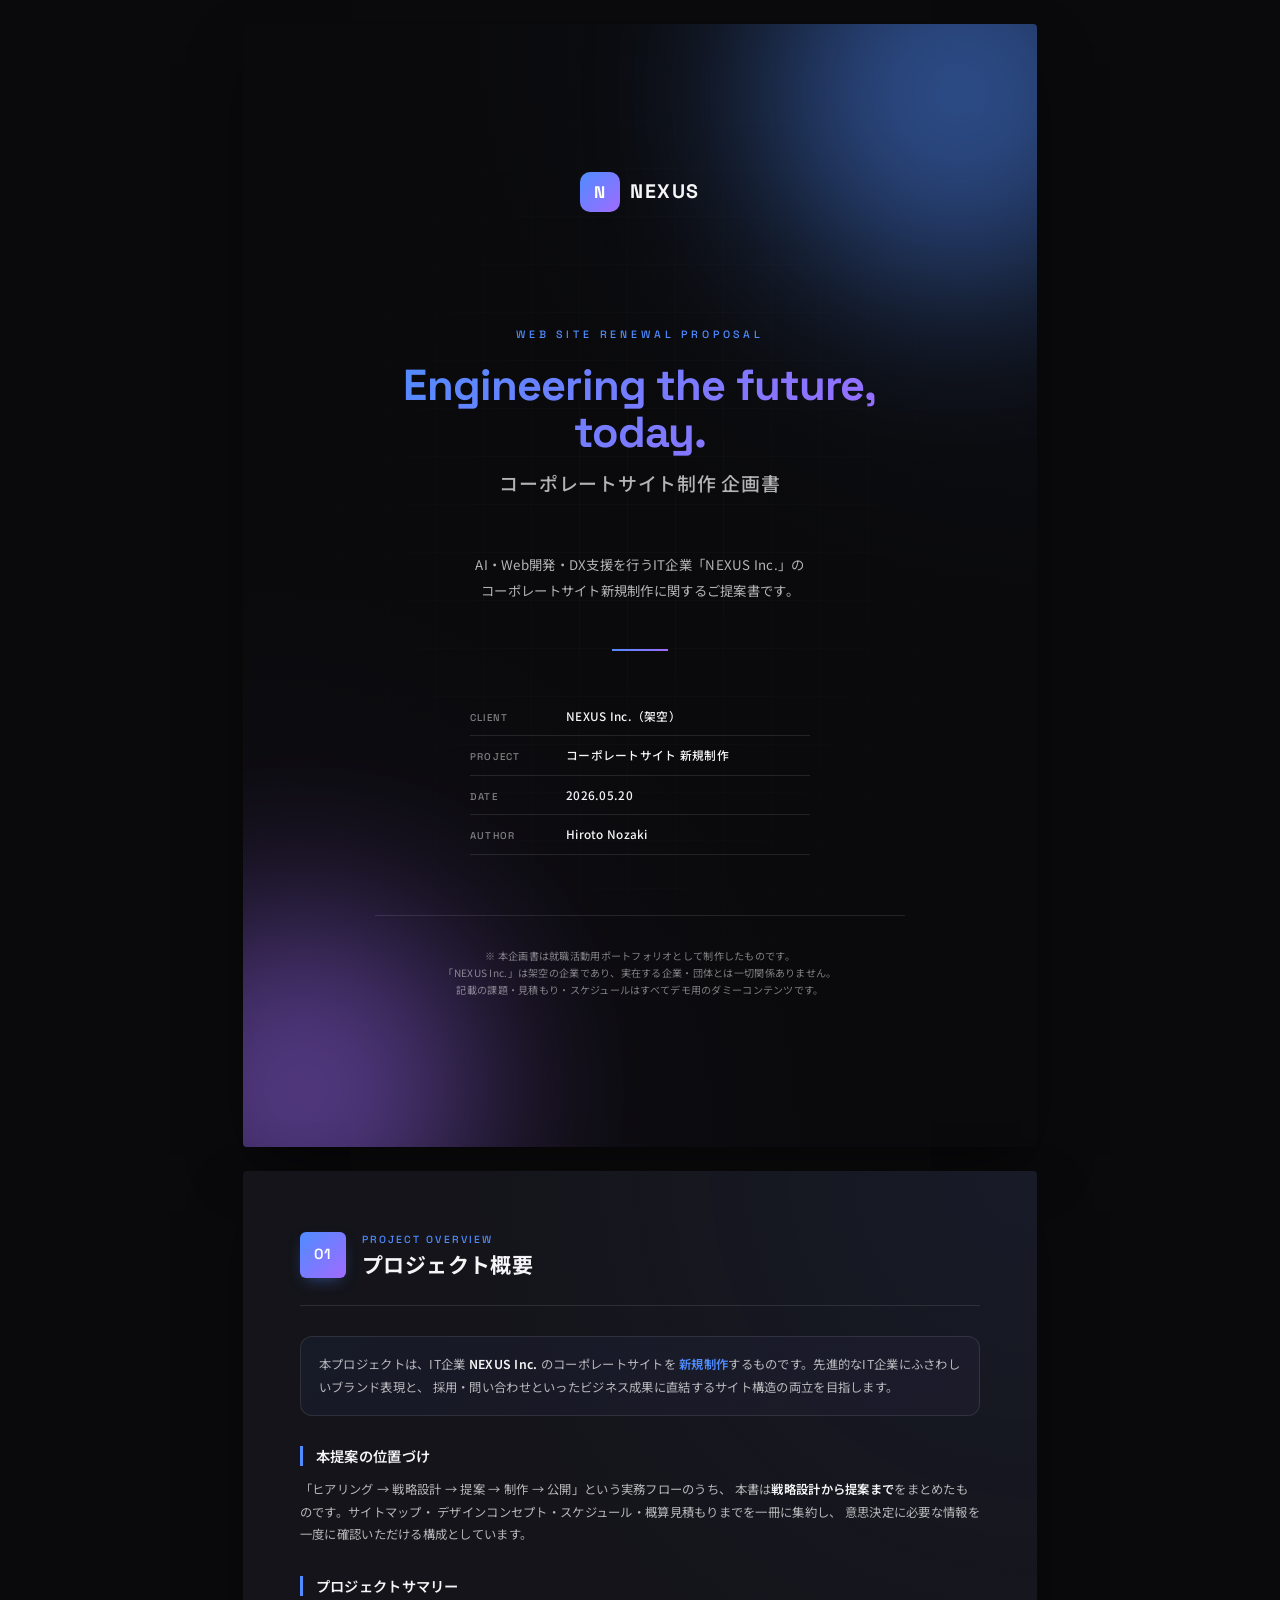
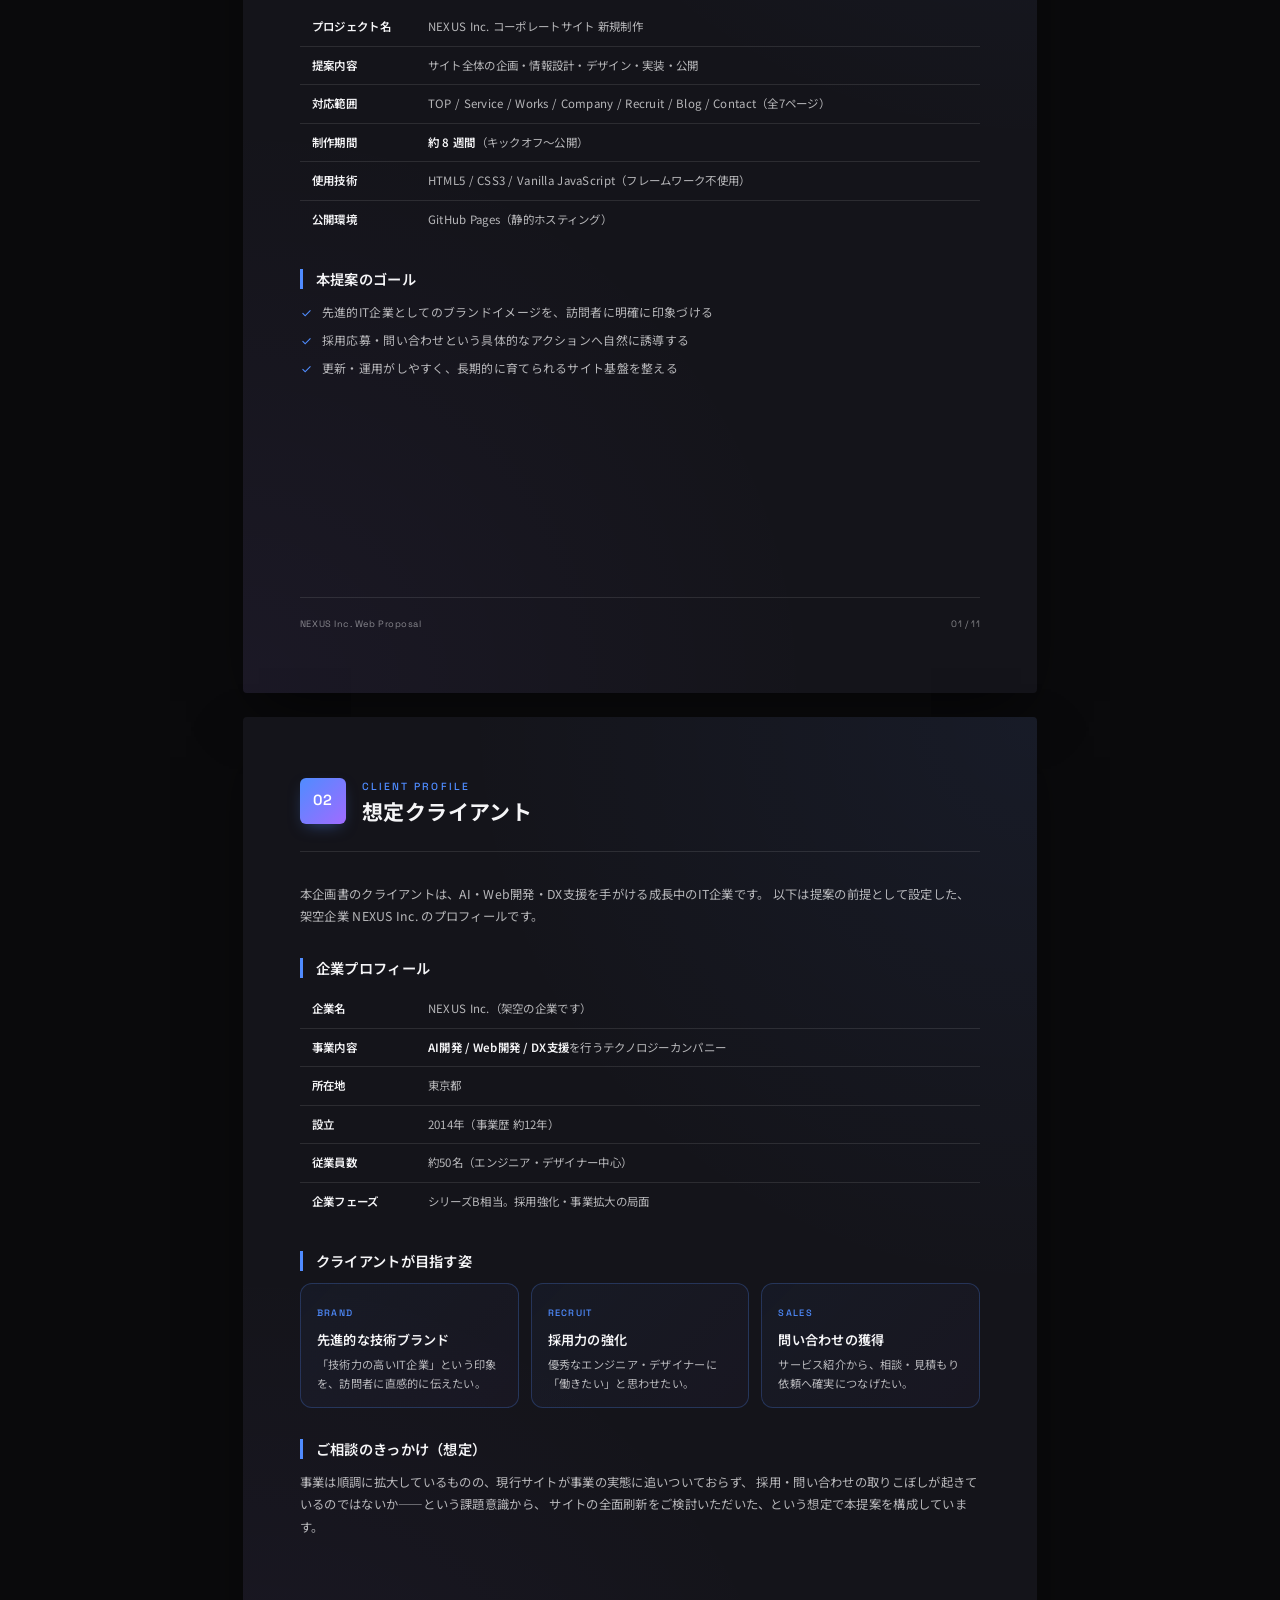
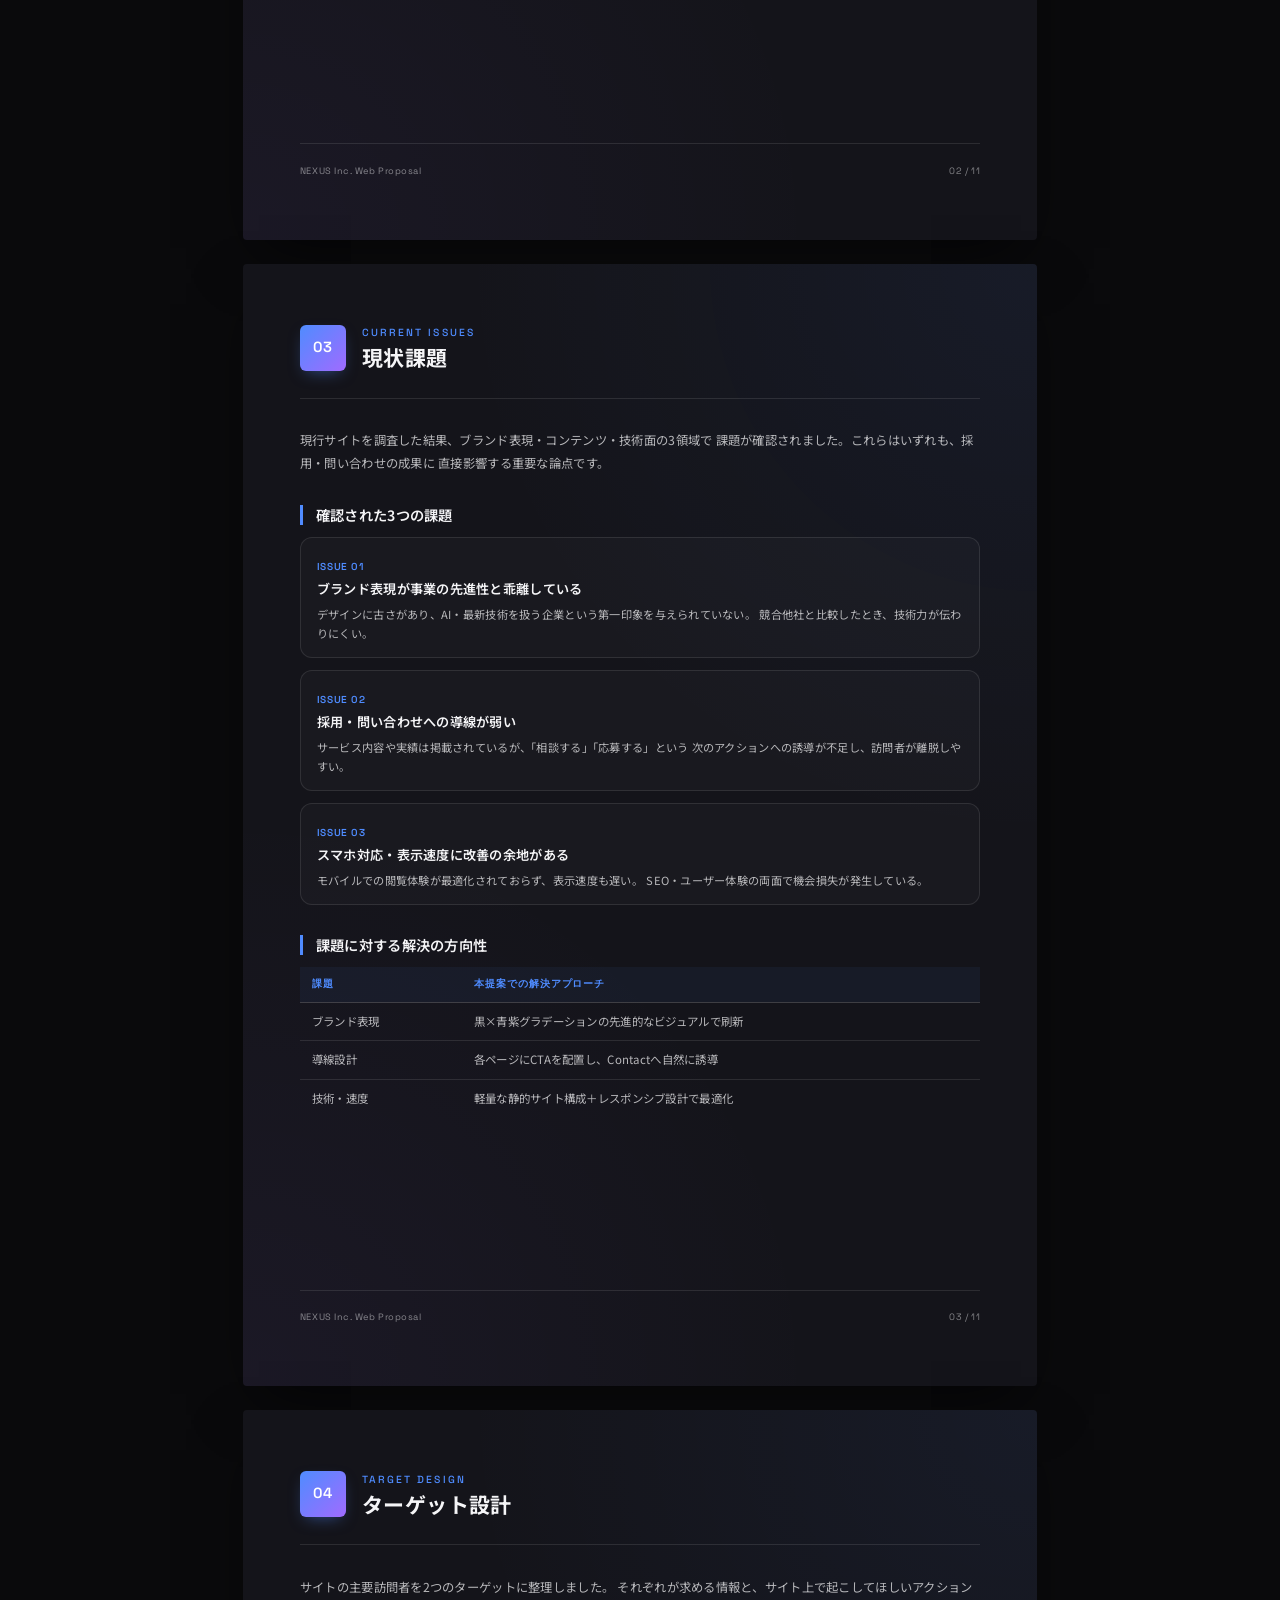
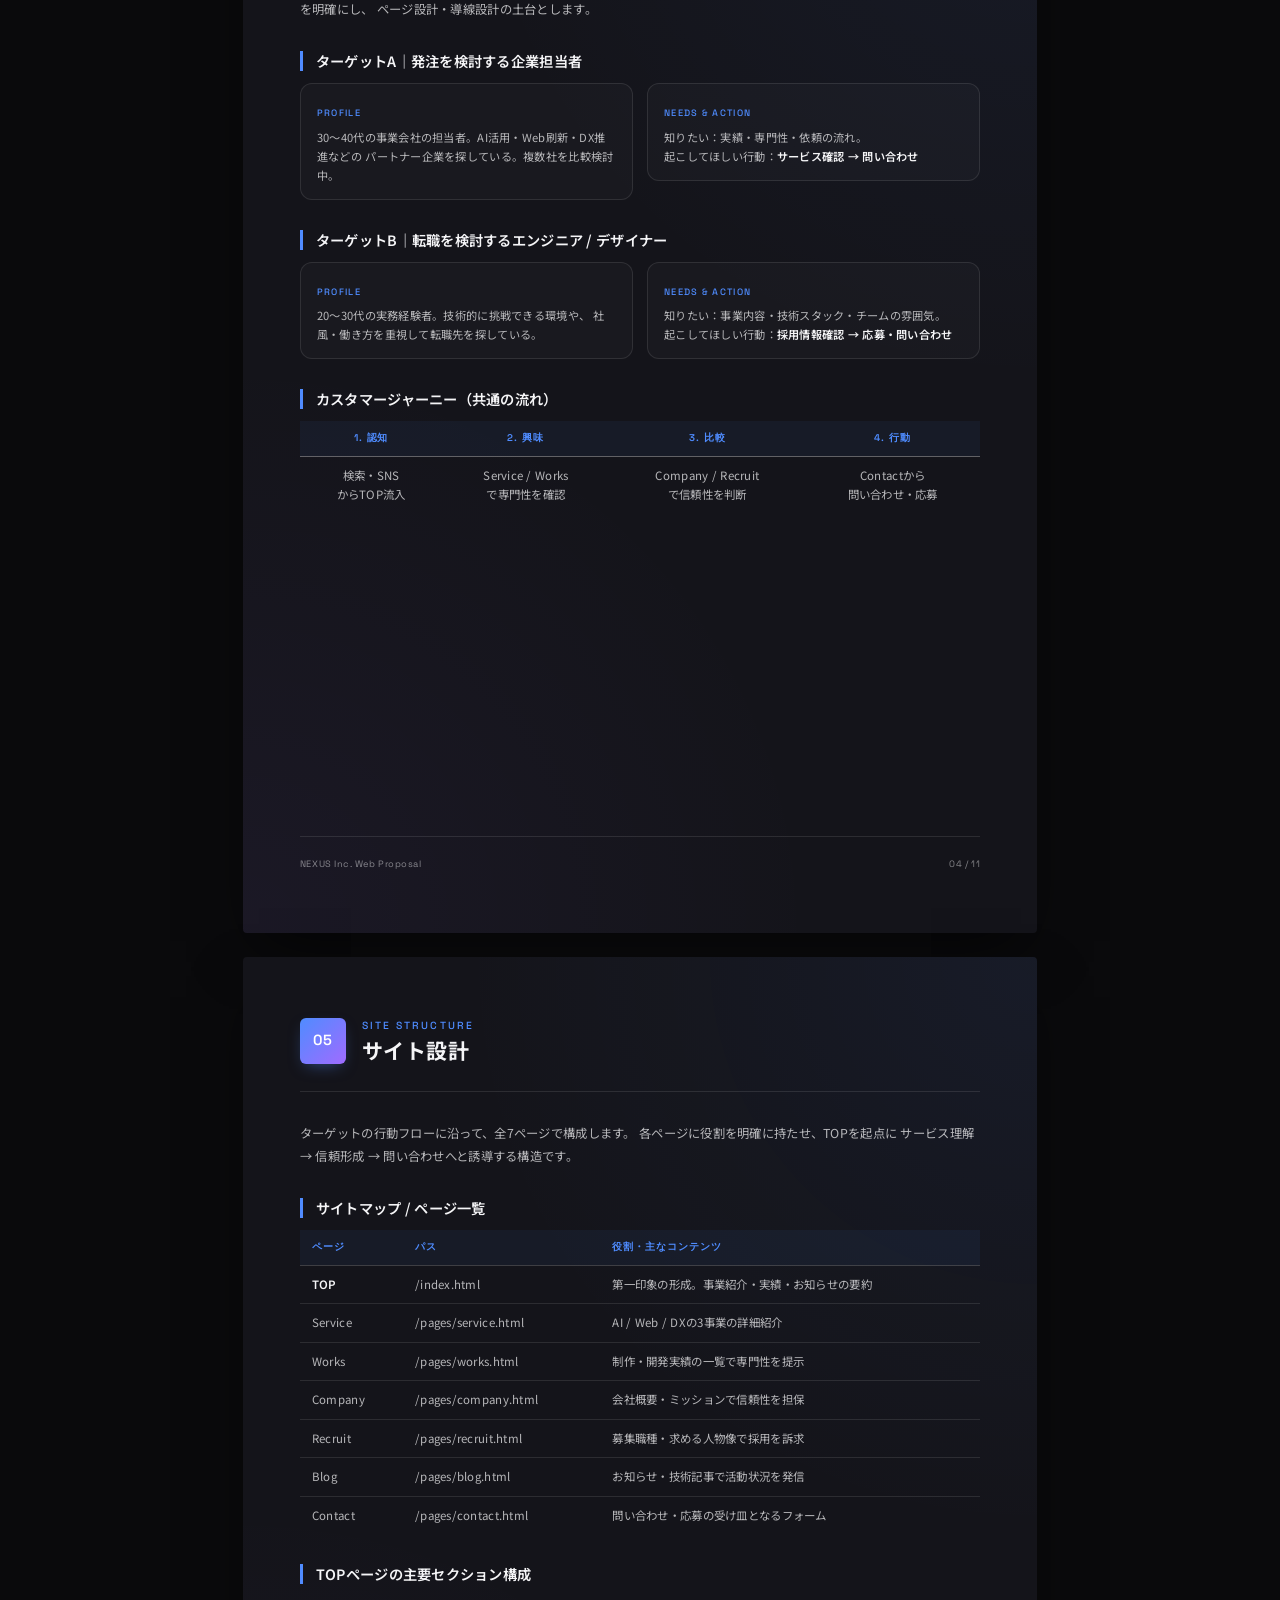
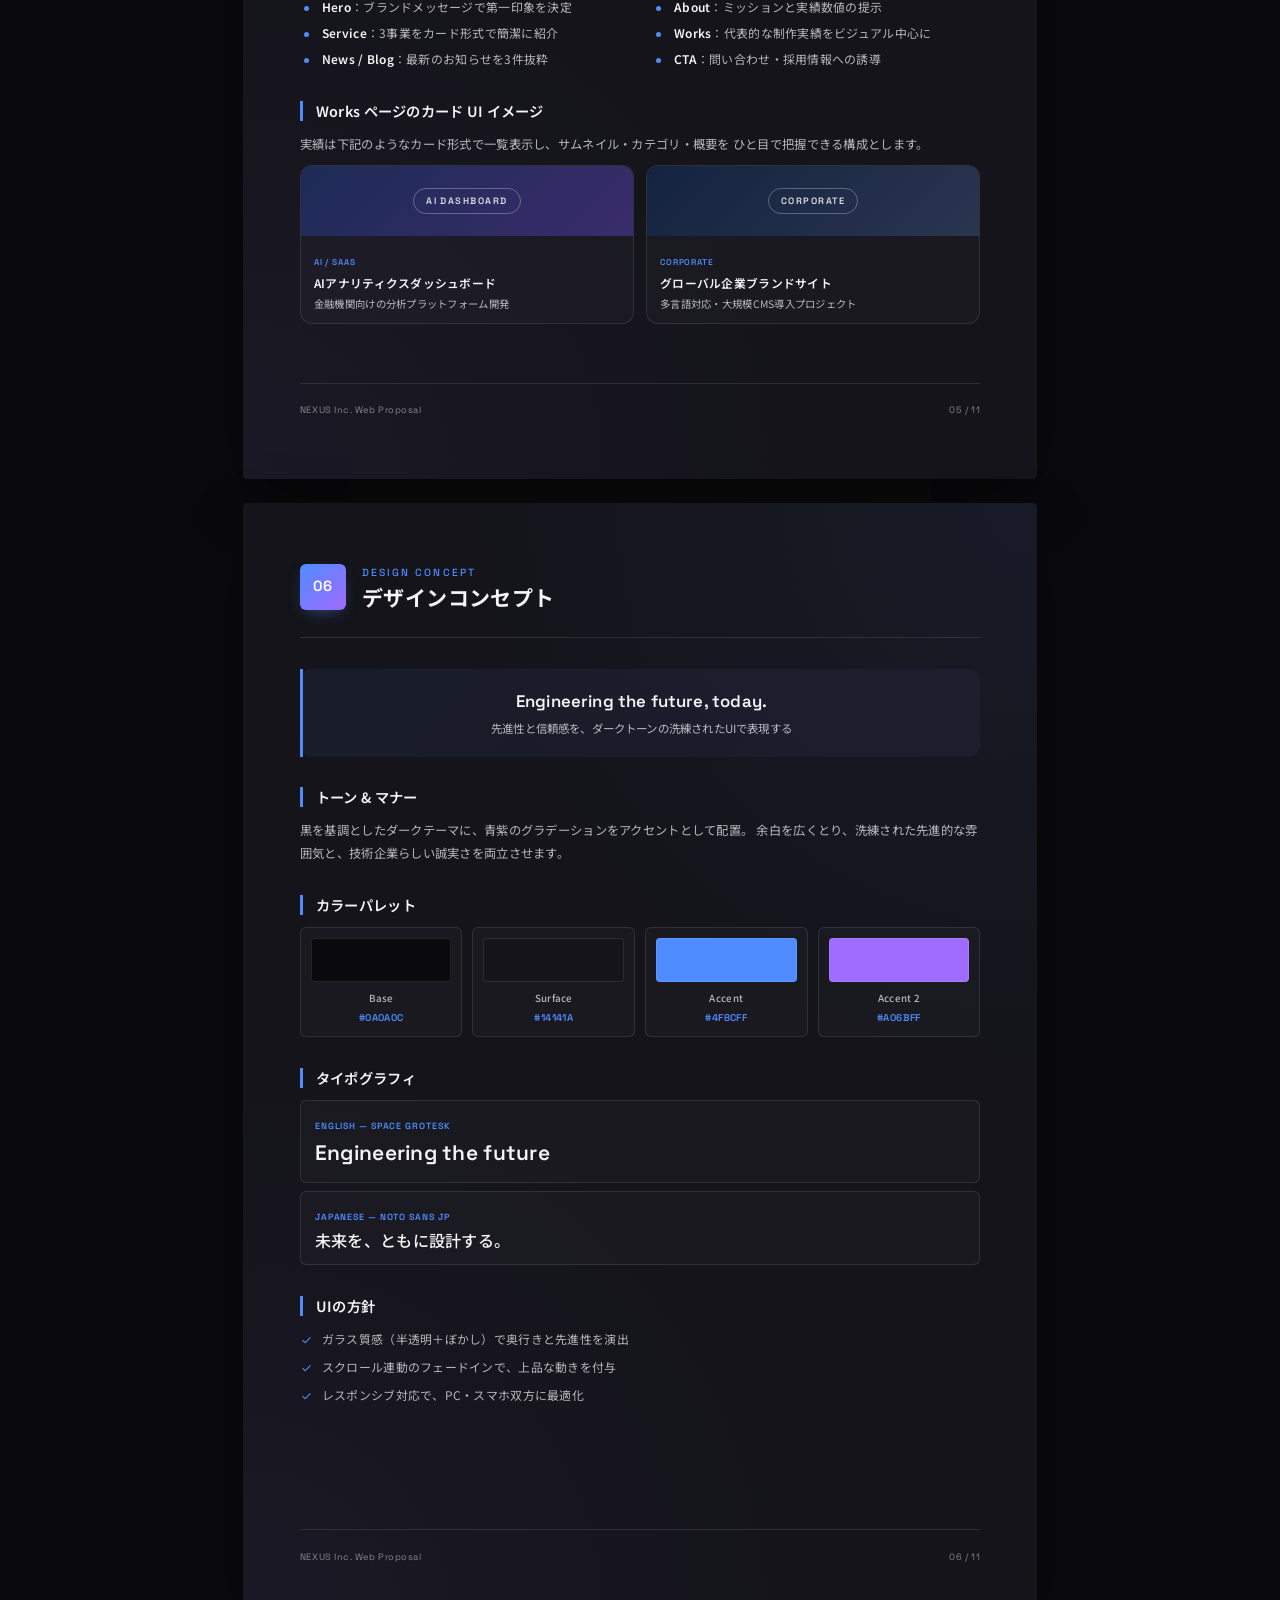
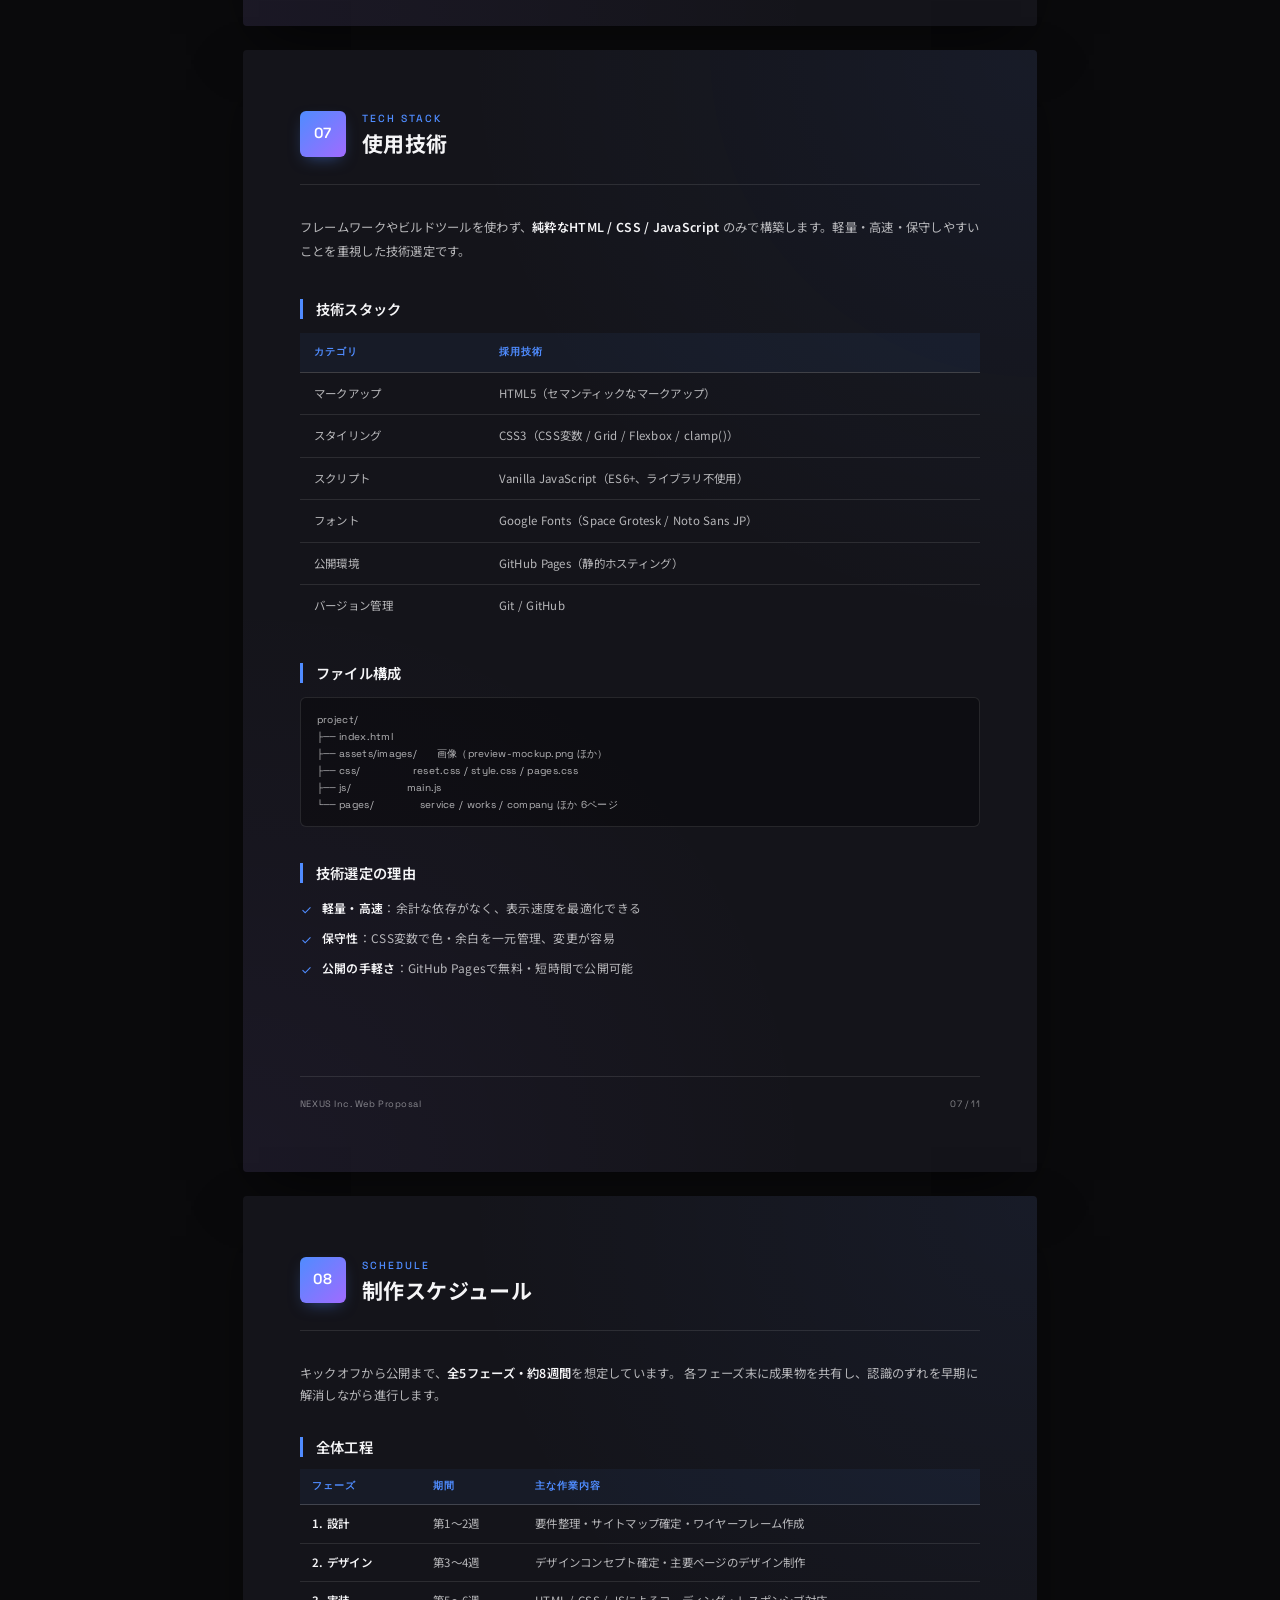
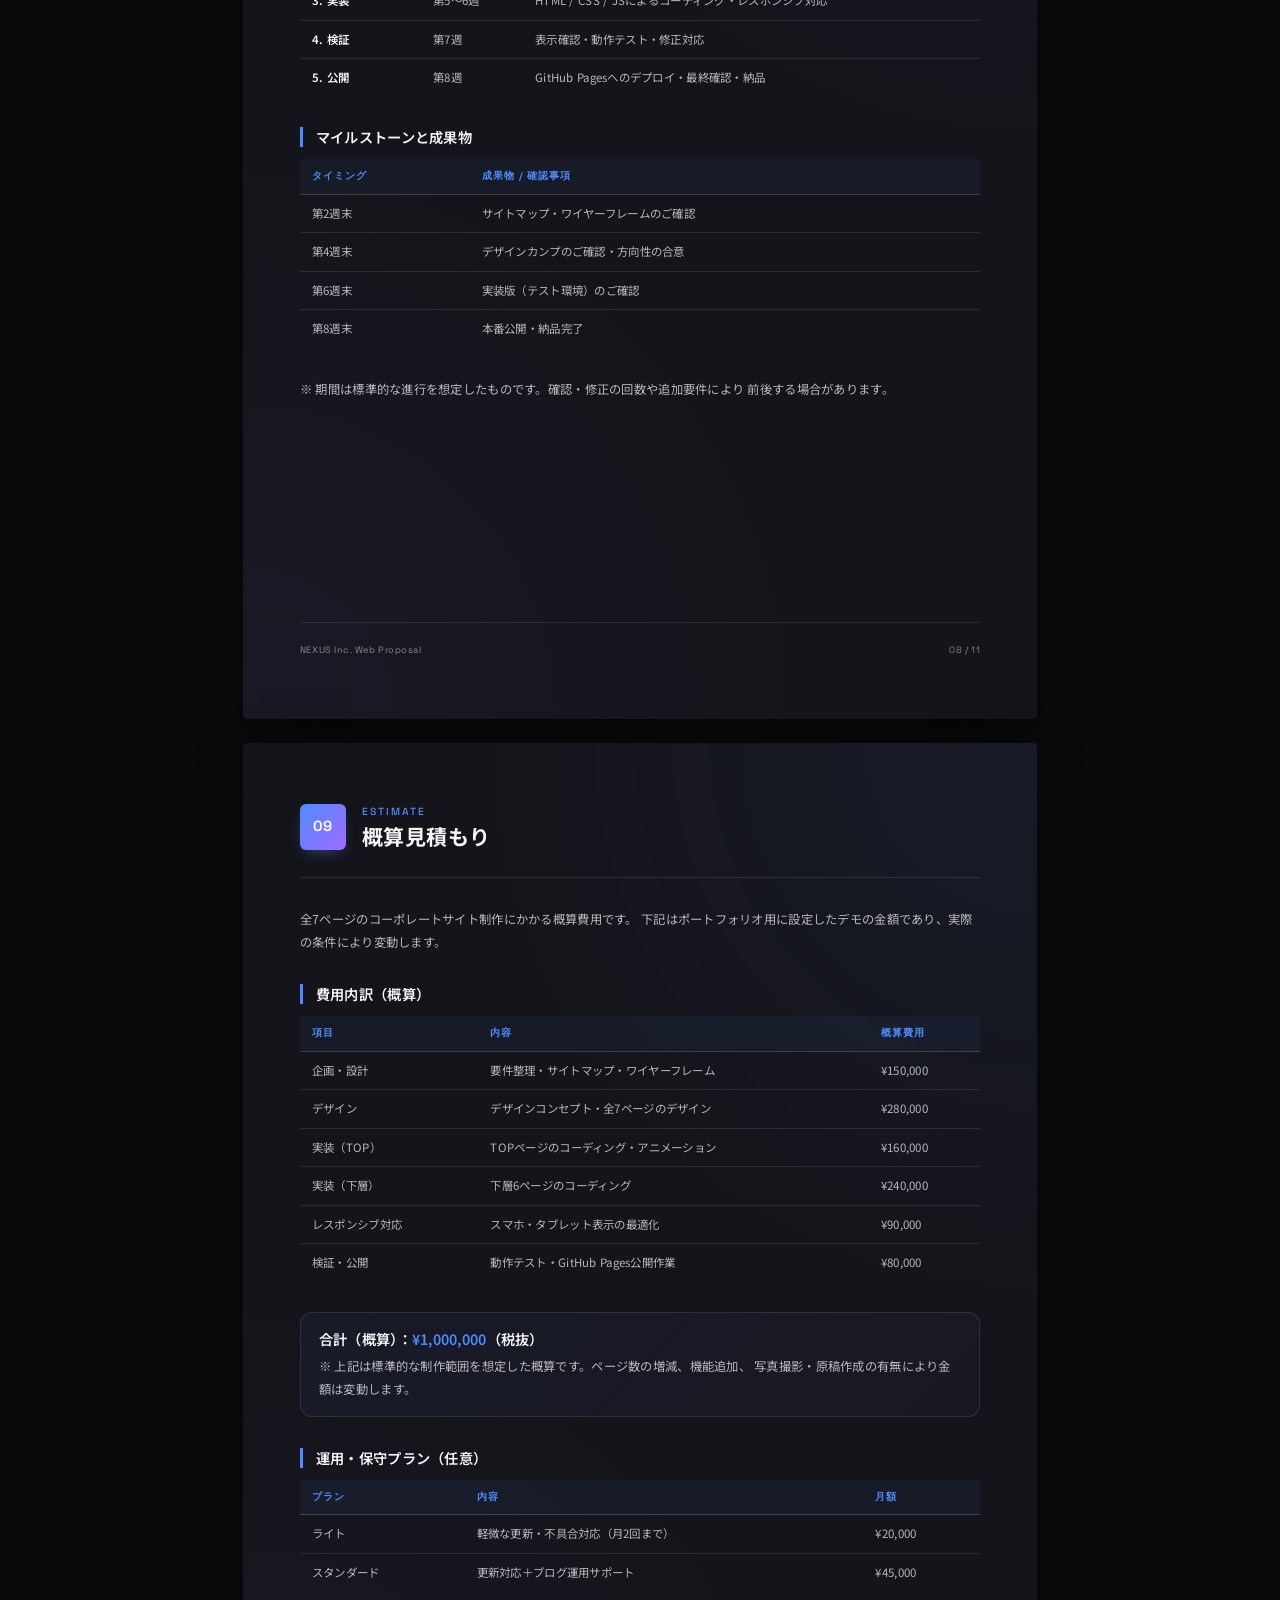
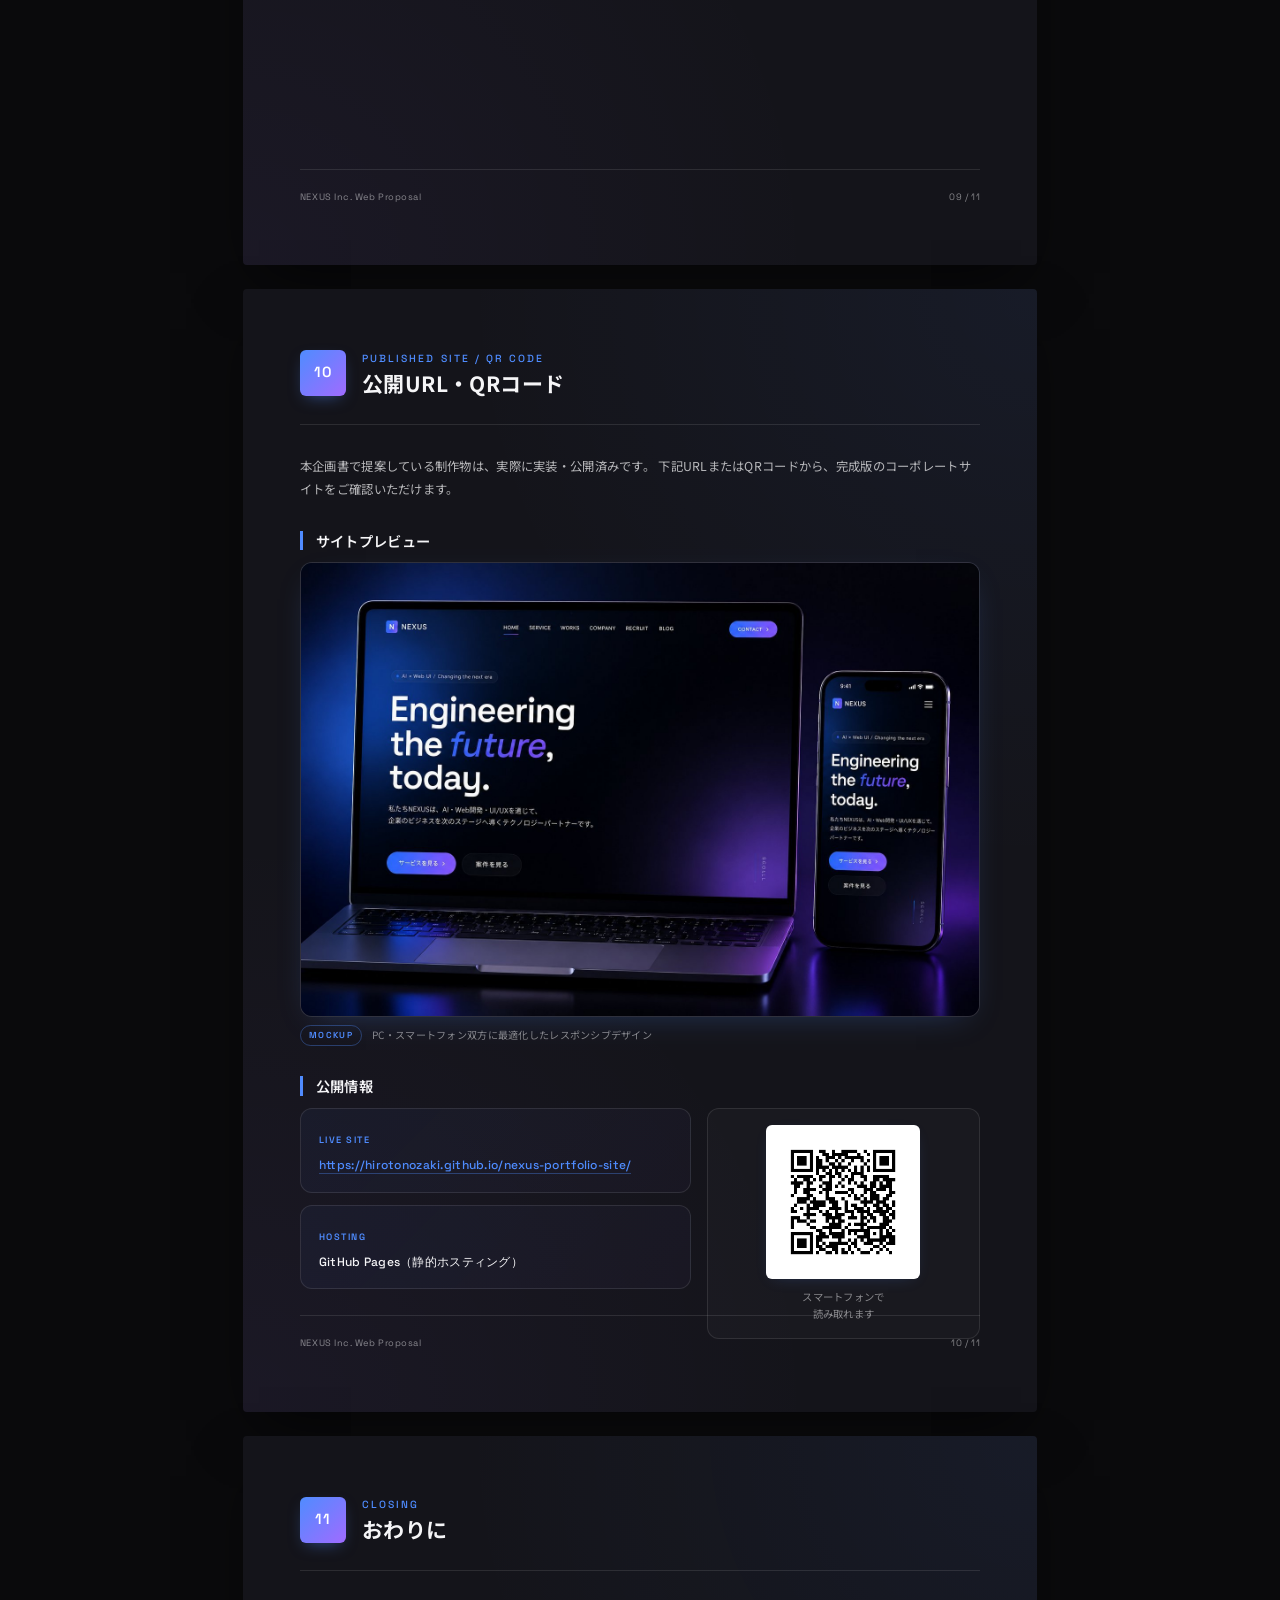
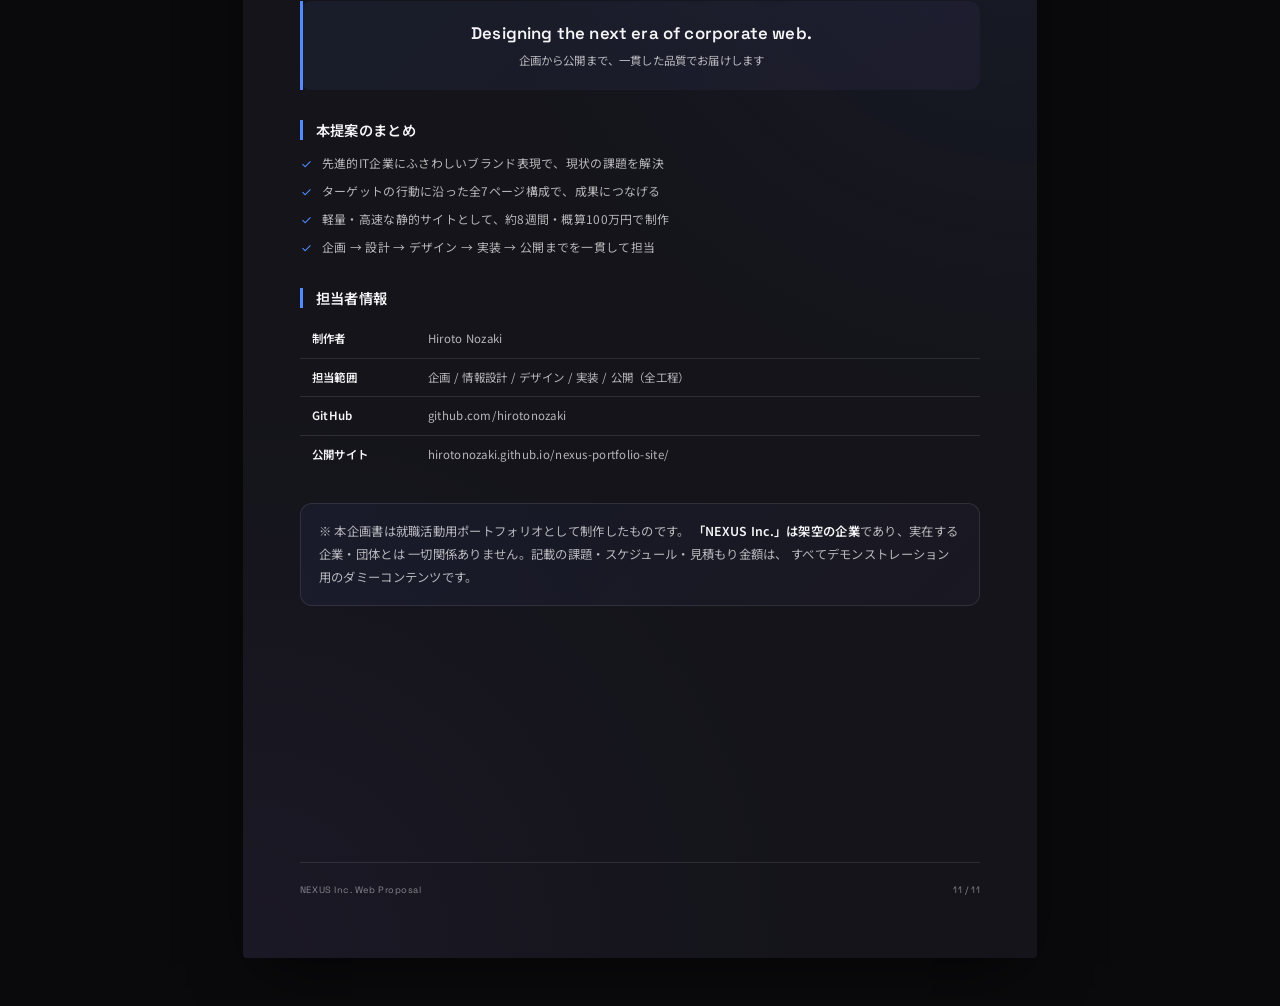
==== index.html @ 200a4224 "Add files via upload" ====
<!DOCTYPE html>
<html lang="ja">
<head>
  <meta charset="UTF-8" />
  <meta name="viewport" content="width=device-width, initial-scale=1.0" />

  <title>NEXUS Inc. コーポレートサイト制作 企画書</title>
  <meta name="description" content="架空のIT企業 NEXUS Inc. のコーポレートサイト制作を題材にしたWeb制作企画書です。" />
  <meta name="robots" content="noindex" />

  <!-- Fonts -->
  <link rel="preconnect" href="https://fonts.googleapis.com" />
  <link rel="preconnect" href="https://fonts.gstatic.com" crossorigin />
  <link href="https://fonts.googleapis.com/css2?family=Inter:wght@300;400;500;600;700&family=Noto+Sans+JP:wght@300;400;500;600;700&family=Space+Grotesk:wght@400;500;600;700&display=swap" rel="stylesheet" />

  <!-- Favicon -->
  <link rel="icon" type="image/svg+xml" href="data:image/svg+xml,%3Csvg xmlns='http://www.w3.org/2000/svg' viewBox='0 0 100 100'%3E%3Crect width='100' height='100' rx='20' fill='%230a0a0a'/%3E%3Ctext x='50' y='68' font-family='Arial' font-size='60' font-weight='800' fill='%234f8cff' text-anchor='middle'%3EN%3C/text%3E%3C/svg%3E" />

  <link rel="stylesheet" href="./css/proposal.css" />
</head>
<body>

  <!-- ════════════════════════════════════════════
       01. 表紙
  ════════════════════════════════════════════ -->
  <section class="page cover">
    <div class="cover__bg" aria-hidden="true">
      <div class="cover__glow cover__glow--1"></div>
      <div class="cover__glow cover__glow--2"></div>
      <div class="cover__grid"></div>
    </div>
    <div class="cover__content">
      <div class="cover__logo">
        <span class="cover__logo-mark">N</span>
        <span class="cover__logo-text">NEXUS</span>
      </div>

      <p class="cover__label">Web Site Renewal Proposal</p>

      <h1 class="cover__title">
        <span class="cover__title-en">Engineering the future,<br />today.</span>
        <span class="cover__title-jp">コーポレートサイト制作 企画書</span>
      </h1>

      <p class="cover__lead">
        AI・Web開発・DX支援を行うIT企業「NEXUS Inc.」の<br />
        コーポレートサイト新規制作に関するご提案書です。
      </p>

      <div class="cover__divider" aria-hidden="true"></div>

      <dl class="cover__meta">
        <div class="cover__meta-row"><dt>Client</dt><dd>NEXUS Inc.（架空）</dd></div>
        <div class="cover__meta-row"><dt>Project</dt><dd>コーポレートサイト 新規制作</dd></div>
        <div class="cover__meta-row"><dt>Date</dt><dd>2026.05.20</dd></div>
        <div class="cover__meta-row"><dt>Author</dt><dd>Hiroto Nozaki</dd></div>
      </dl>

      <p class="cover__notice">
        ※ 本企画書は就職活動用ポートフォリオとして制作したものです。<br />
        「NEXUS Inc.」は架空の企業であり、実在する企業・団体とは一切関係ありません。<br />
        記載の課題・見積もり・スケジュールはすべてデモ用のダミーコンテンツです。
      </p>
    </div>
  </section>

  <!-- ════════════════════════════════════════════
       02. プロジェクト概要
  ════════════════════════════════════════════ -->
  <section class="page">
    <header class="page__header">
      <span class="page__num">01</span>
      <div class="page__heading-group">
        <p class="page__subtitle">Project Overview</p>
        <h2 class="page__title">プロジェクト概要</h2>
      </div>
    </header>

    <div class="page__body">
      <div class="block">
        <div class="block--summary">
          <p class="block__body">
            本プロジェクトは、IT企業 <strong>NEXUS Inc.</strong> のコーポレートサイトを
            <em>新規制作</em>するものです。先進的なIT企業にふさわしいブランド表現と、
            採用・問い合わせといったビジネス成果に直結するサイト構造の両立を目指します。
          </p>
        </div>
      </div>

      <div class="block">
        <h3 class="block__heading">本提案の位置づけ</h3>
        <p class="block__body">
          「ヒアリング → 戦略設計 → 提案 → 制作 → 公開」という実務フローのうち、
          本書は<strong>戦略設計から提案まで</strong>をまとめたものです。サイトマップ・
          デザインコンセプト・スケジュール・概算見積もりまでを一冊に集約し、
          意思決定に必要な情報を一度に確認いただける構成としています。
        </p>
      </div>

      <div class="block">
        <h3 class="block__heading">プロジェクトサマリー</h3>
        <table class="table">
          <tbody>
            <tr><th scope="row">プロジェクト名</th><td>NEXUS Inc. コーポレートサイト 新規制作</td></tr>
            <tr><th scope="row">提案内容</th><td>サイト全体の企画・情報設計・デザイン・実装・公開</td></tr>
            <tr><th scope="row">対応範囲</th><td>TOP / Service / Works / Company / Recruit / Blog / Contact（全7ページ）</td></tr>
            <tr><th scope="row">制作期間</th><td><strong>約 8 週間</strong>（キックオフ〜公開）</td></tr>
            <tr><th scope="row">使用技術</th><td>HTML5 / CSS3 / Vanilla JavaScript（フレームワーク不使用）</td></tr>
            <tr><th scope="row">公開環境</th><td>GitHub Pages（静的ホスティング）</td></tr>
          </tbody>
        </table>
      </div>

      <div class="block">
        <h3 class="block__heading">本提案のゴール</h3>
        <ul class="list list--check">
          <li>先進的IT企業としてのブランドイメージを、訪問者に明確に印象づける</li>
          <li>採用応募・問い合わせという具体的なアクションへ自然に誘導する</li>
          <li>更新・運用がしやすく、長期的に育てられるサイト基盤を整える</li>
        </ul>
      </div>
    </div>

    <footer class="page__footer">
      <span>NEXUS Inc. Web Proposal</span>
      <span>01 / 11</span>
    </footer>
  </section>

  <!-- ════════════════════════════════════════════
       03. 想定クライアント
  ════════════════════════════════════════════ -->
  <section class="page">
    <header class="page__header">
      <span class="page__num">02</span>
      <div class="page__heading-group">
        <p class="page__subtitle">Client Profile</p>
        <h2 class="page__title">想定クライアント</h2>
      </div>
    </header>

    <div class="page__body">
      <div class="block">
        <p class="block__body">
          本企画書のクライアントは、AI・Web開発・DX支援を手がける成長中のIT企業です。
          以下は提案の前提として設定した、架空企業 NEXUS Inc. のプロフィールです。
        </p>
      </div>

      <div class="block">
        <h3 class="block__heading">企業プロフィール</h3>
        <table class="table">
          <tbody>
            <tr><th scope="row">企業名</th><td>NEXUS Inc.（架空の企業です）</td></tr>
            <tr><th scope="row">事業内容</th><td><strong>AI開発 / Web開発 / DX支援</strong>を行うテクノロジーカンパニー</td></tr>
            <tr><th scope="row">所在地</th><td>東京都</td></tr>
            <tr><th scope="row">設立</th><td>2014年（事業歴 約12年）</td></tr>
            <tr><th scope="row">従業員数</th><td>約50名（エンジニア・デザイナー中心）</td></tr>
            <tr><th scope="row">企業フェーズ</th><td>シリーズB相当。採用強化・事業拡大の局面</td></tr>
          </tbody>
        </table>
      </div>

      <div class="block">
        <h3 class="block__heading">クライアントが目指す姿</h3>
        <div class="cards cards--3">
          <article class="card card--accent">
            <span class="card__label">Brand</span>
            <h4 class="card__title">先進的な技術ブランド</h4>
            <p class="card__body">「技術力の高いIT企業」という印象を、訪問者に直感的に伝えたい。</p>
          </article>
          <article class="card card--accent">
            <span class="card__label">Recruit</span>
            <h4 class="card__title">採用力の強化</h4>
            <p class="card__body">優秀なエンジニア・デザイナーに「働きたい」と思わせたい。</p>
          </article>
          <article class="card card--accent">
            <span class="card__label">Sales</span>
            <h4 class="card__title">問い合わせの獲得</h4>
            <p class="card__body">サービス紹介から、相談・見積もり依頼へ確実につなげたい。</p>
          </article>
        </div>
      </div>

      <div class="block">
        <h3 class="block__heading">ご相談のきっかけ（想定）</h3>
        <p class="block__body">
          事業は順調に拡大しているものの、現行サイトが事業の実態に追いついておらず、
          採用・問い合わせの取りこぼしが起きているのではないか——という課題意識から、
          サイトの全面刷新をご検討いただいた、という想定で本提案を構成しています。
        </p>
      </div>
    </div>

    <footer class="page__footer">
      <span>NEXUS Inc. Web Proposal</span>
      <span>02 / 11</span>
    </footer>
  </section>

  <!-- ════════════════════════════════════════════
       04. 現状課題
  ════════════════════════════════════════════ -->
  <section class="page">
    <header class="page__header">
      <span class="page__num">03</span>
      <div class="page__heading-group">
        <p class="page__subtitle">Current Issues</p>
        <h2 class="page__title">現状課題</h2>
      </div>
    </header>

    <div class="page__body">
      <div class="block">
        <p class="block__body">
          現行サイトを調査した結果、ブランド表現・コンテンツ・技術面の3領域で
          課題が確認されました。これらはいずれも、採用・問い合わせの成果に
          直接影響する重要な論点です。
        </p>
      </div>

      <div class="block">
        <h3 class="block__heading">確認された3つの課題</h3>
        <div class="cards">
          <article class="card">
            <span class="card__num">ISSUE 01</span>
            <h4 class="card__title">ブランド表現が事業の先進性と乖離している</h4>
            <p class="card__body">
              デザインに古さがあり、AI・最新技術を扱う企業という第一印象を与えられていない。
              競合他社と比較したとき、技術力が伝わりにくい。
            </p>
          </article>
          <article class="card">
            <span class="card__num">ISSUE 02</span>
            <h4 class="card__title">採用・問い合わせへの導線が弱い</h4>
            <p class="card__body">
              サービス内容や実績は掲載されているが、「相談する」「応募する」という
              次のアクションへの誘導が不足し、訪問者が離脱しやすい。
            </p>
          </article>
          <article class="card">
            <span class="card__num">ISSUE 03</span>
            <h4 class="card__title">スマホ対応・表示速度に改善の余地がある</h4>
            <p class="card__body">
              モバイルでの閲覧体験が最適化されておらず、表示速度も遅い。
              SEO・ユーザー体験の両面で機会損失が発生している。
            </p>
          </article>
        </div>
      </div>

      <div class="block">
        <h3 class="block__heading">課題に対する解決の方向性</h3>
        <table class="table">
          <thead>
            <tr><th>課題</th><th>本提案での解決アプローチ</th></tr>
          </thead>
          <tbody>
            <tr><td>ブランド表現</td><td>黒×青紫グラデーションの先進的なビジュアルで刷新</td></tr>
            <tr><td>導線設計</td><td>各ページにCTAを配置し、Contactへ自然に誘導</td></tr>
            <tr><td>技術・速度</td><td>軽量な静的サイト構成＋レスポンシブ設計で最適化</td></tr>
          </tbody>
        </table>
      </div>
    </div>

    <footer class="page__footer">
      <span>NEXUS Inc. Web Proposal</span>
      <span>03 / 11</span>
    </footer>
  </section>

  <!-- ════════════════════════════════════════════
       05. ターゲット設計
  ════════════════════════════════════════════ -->
  <section class="page">
    <header class="page__header">
      <span class="page__num">04</span>
      <div class="page__heading-group">
        <p class="page__subtitle">Target Design</p>
        <h2 class="page__title">ターゲット設計</h2>
      </div>
    </header>

    <div class="page__body">
      <div class="block">
        <p class="block__body">
          サイトの主要訪問者を2つのターゲットに整理しました。
          それぞれが求める情報と、サイト上で起こしてほしいアクションを明確にし、
          ページ設計・導線設計の土台とします。
        </p>
      </div>

      <div class="block">
        <h3 class="block__heading">ターゲットA｜発注を検討する企業担当者</h3>
        <div class="cols-2">
          <article class="card">
            <span class="card__label">Profile</span>
            <p class="card__body">
              30〜40代の事業会社の担当者。AI活用・Web刷新・DX推進などの
              パートナー企業を探している。複数社を比較検討中。
            </p>
          </article>
          <article class="card">
            <span class="card__label">Needs &amp; Action</span>
            <p class="card__body">
              知りたい：実績・専門性・依頼の流れ。<br />
              起こしてほしい行動：<strong>サービス確認 → 問い合わせ</strong>
            </p>
          </article>
        </div>
      </div>

      <div class="block">
        <h3 class="block__heading">ターゲットB｜転職を検討するエンジニア / デザイナー</h3>
        <div class="cols-2">
          <article class="card">
            <span class="card__label">Profile</span>
            <p class="card__body">
              20〜30代の実務経験者。技術的に挑戦できる環境や、
              社風・働き方を重視して転職先を探している。
            </p>
          </article>
          <article class="card">
            <span class="card__label">Needs &amp; Action</span>
            <p class="card__body">
              知りたい：事業内容・技術スタック・チームの雰囲気。<br />
              起こしてほしい行動：<strong>採用情報確認 → 応募・問い合わせ</strong>
            </p>
          </article>
        </div>
      </div>

      <div class="block">
        <h3 class="block__heading">カスタマージャーニー（共通の流れ）</h3>
        <table class="table table--center">
          <thead>
            <tr><th>1. 認知</th><th>2. 興味</th><th>3. 比較</th><th>4. 行動</th></tr>
          </thead>
          <tbody>
            <tr>
              <td>検索・SNS<br />からTOP流入</td>
              <td>Service / Works<br />で専門性を確認</td>
              <td>Company / Recruit<br />で信頼性を判断</td>
              <td>Contactから<br />問い合わせ・応募</td>
            </tr>
          </tbody>
        </table>
      </div>
    </div>

    <footer class="page__footer">
      <span>NEXUS Inc. Web Proposal</span>
      <span>04 / 11</span>
    </footer>
  </section>

  <!-- ════════════════════════════════════════════
       06. サイト設計
  ════════════════════════════════════════════ -->
  <section class="page">
    <header class="page__header">
      <span class="page__num">05</span>
      <div class="page__heading-group">
        <p class="page__subtitle">Site Structure</p>
        <h2 class="page__title">サイト設計</h2>
      </div>
    </header>

    <div class="page__body">
      <div class="block">
        <p class="block__body">
          ターゲットの行動フローに沿って、全7ページで構成します。
          各ページに役割を明確に持たせ、TOPを起点に
          サービス理解 → 信頼形成 → 問い合わせへと誘導する構造です。
        </p>
      </div>

      <div class="block">
        <h3 class="block__heading">サイトマップ / ページ一覧</h3>
        <table class="table">
          <thead>
            <tr><th>ページ</th><th>パス</th><th>役割・主なコンテンツ</th></tr>
          </thead>
          <tbody>
            <tr><td><strong>TOP</strong></td><td>/index.html</td><td>第一印象の形成。事業紹介・実績・お知らせの要約</td></tr>
            <tr><td>Service</td><td>/pages/service.html</td><td>AI / Web / DXの3事業の詳細紹介</td></tr>
            <tr><td>Works</td><td>/pages/works.html</td><td>制作・開発実績の一覧で専門性を提示</td></tr>
            <tr><td>Company</td><td>/pages/company.html</td><td>会社概要・ミッションで信頼性を担保</td></tr>
            <tr><td>Recruit</td><td>/pages/recruit.html</td><td>募集職種・求める人物像で採用を訴求</td></tr>
            <tr><td>Blog</td><td>/pages/blog.html</td><td>お知らせ・技術記事で活動状況を発信</td></tr>
            <tr><td>Contact</td><td>/pages/contact.html</td><td>問い合わせ・応募の受け皿となるフォーム</td></tr>
          </tbody>
        </table>
      </div>

      <div class="block">
        <h3 class="block__heading">TOPページの主要セクション構成</h3>
        <ul class="list list--dot list--compact-2col">
          <li><strong>Hero</strong>：ブランドメッセージで第一印象を決定</li>
          <li><strong>About</strong>：ミッションと実績数値の提示</li>
          <li><strong>Service</strong>：3事業をカード形式で簡潔に紹介</li>
          <li><strong>Works</strong>：代表的な制作実績をビジュアル中心に</li>
          <li><strong>News / Blog</strong>：最新のお知らせを3件抜粋</li>
          <li><strong>CTA</strong>：問い合わせ・採用情報への誘導</li>
        </ul>
      </div>

      <div class="block">
        <h3 class="block__heading">Works ページのカード UI イメージ</h3>
        <p class="block__body">
          実績は下記のようなカード形式で一覧表示し、サムネイル・カテゴリ・概要を
          ひと目で把握できる構成とします。
        </p>
        <div class="work-cards">
          <article class="work-card">
            <div class="work-card__thumb work-card__thumb--ai">
              <span class="work-card__thumb-mark">AI DASHBOARD</span>
            </div>
            <div class="work-card__body">
              <span class="work-card__tag">AI / SaaS</span>
              <h4 class="work-card__title">AIアナリティクスダッシュボード</h4>
              <p class="work-card__desc">金融機関向けの分析プラットフォーム開発</p>
            </div>
          </article>
          <article class="work-card">
            <div class="work-card__thumb work-card__thumb--corp">
              <span class="work-card__thumb-mark">CORPORATE</span>
            </div>
            <div class="work-card__body">
              <span class="work-card__tag">Corporate</span>
              <h4 class="work-card__title">グローバル企業ブランドサイト</h4>
              <p class="work-card__desc">多言語対応・大規模CMS導入プロジェクト</p>
            </div>
          </article>
        </div>
      </div>
    </div>

    <footer class="page__footer">
      <span>NEXUS Inc. Web Proposal</span>
      <span>05 / 11</span>
    </footer>
  </section>

  <!-- ════════════════════════════════════════════
       07. デザインコンセプト
  ════════════════════════════════════════════ -->
  <section class="page">
    <header class="page__header">
      <span class="page__num">06</span>
      <div class="page__heading-group">
        <p class="page__subtitle">Design Concept</p>
        <h2 class="page__title">デザインコンセプト</h2>
      </div>
    </header>

    <div class="page__body">
      <div class="block">
        <div class="concept">
          <p class="concept__text">
            Engineering the future, today.
            <span class="concept__sub">先進性と信頼感を、ダークトーンの洗練されたUIで表現する</span>
          </p>
        </div>
      </div>

      <div class="block">
        <h3 class="block__heading">トーン &amp; マナー</h3>
        <p class="block__body">
          黒を基調としたダークテーマに、青紫のグラデーションをアクセントとして配置。
          余白を広くとり、洗練された先進的な雰囲気と、技術企業らしい誠実さを両立させます。
        </p>
      </div>

      <div class="block">
        <h3 class="block__heading">カラーパレット</h3>
        <div class="palette">
          <div class="swatch">
            <span class="swatch__chip" style="background:#0a0a0c;"></span>
            <span class="swatch__name">Base</span>
            <span class="swatch__hex">#0A0A0C</span>
          </div>
          <div class="swatch">
            <span class="swatch__chip" style="background:#14141a;"></span>
            <span class="swatch__name">Surface</span>
            <span class="swatch__hex">#14141A</span>
          </div>
          <div class="swatch">
            <span class="swatch__chip" style="background:#4f8cff;"></span>
            <span class="swatch__name">Accent</span>
            <span class="swatch__hex">#4F8CFF</span>
          </div>
          <div class="swatch">
            <span class="swatch__chip" style="background:#a06bff;"></span>
            <span class="swatch__name">Accent 2</span>
            <span class="swatch__hex">#A06BFF</span>
          </div>
        </div>
      </div>

      <div class="block">
        <h3 class="block__heading">タイポグラフィ</h3>
        <div class="type-sample">
          <div class="type-sample__row">
            <span class="type-sample__label">English — Space Grotesk</span>
            <p class="type-sample__en">Engineering the future</p>
          </div>
          <div class="type-sample__row">
            <span class="type-sample__label">Japanese — Noto Sans JP</span>
            <p class="type-sample__jp">未来を、ともに設計する。</p>
          </div>
        </div>
      </div>

      <div class="block">
        <h3 class="block__heading">UIの方針</h3>
        <ul class="list list--check">
          <li>ガラス質感（半透明＋ぼかし）で奥行きと先進性を演出</li>
          <li>スクロール連動のフェードインで、上品な動きを付与</li>
          <li>レスポンシブ対応で、PC・スマホ双方に最適化</li>
        </ul>
      </div>
    </div>

    <footer class="page__footer">
      <span>NEXUS Inc. Web Proposal</span>
      <span>06 / 11</span>
    </footer>
  </section>

  <!-- ════════════════════════════════════════════
       08. 使用技術
  ════════════════════════════════════════════ -->
  <section class="page page--airy">
    <header class="page__header">
      <span class="page__num">07</span>
      <div class="page__heading-group">
        <p class="page__subtitle">Tech Stack</p>
        <h2 class="page__title">使用技術</h2>
      </div>
    </header>

    <div class="page__body">
      <div class="block">
        <p class="block__body">
          フレームワークやビルドツールを使わず、<strong>純粋なHTML / CSS / JavaScript</strong>
          のみで構築します。軽量・高速・保守しやすいことを重視した技術選定です。
        </p>
      </div>

      <div class="block">
        <h3 class="block__heading">技術スタック</h3>
        <table class="table">
          <thead>
            <tr><th>カテゴリ</th><th>採用技術</th></tr>
          </thead>
          <tbody>
            <tr><td>マークアップ</td><td>HTML5（セマンティックなマークアップ）</td></tr>
            <tr><td>スタイリング</td><td>CSS3（CSS変数 / Grid / Flexbox / clamp()）</td></tr>
            <tr><td>スクリプト</td><td>Vanilla JavaScript（ES6+、ライブラリ不使用）</td></tr>
            <tr><td>フォント</td><td>Google Fonts（Space Grotesk / Noto Sans JP）</td></tr>
            <tr><td>公開環境</td><td>GitHub Pages（静的ホスティング）</td></tr>
            <tr><td>バージョン管理</td><td>Git / GitHub</td></tr>
          </tbody>
        </table>
      </div>

      <div class="block">
        <h3 class="block__heading">ファイル構成</h3>
        <code class="code">project/
├── index.html
├── assets/images/      画像（preview-mockup.png ほか）
├── css/                reset.css / style.css / pages.css
├── js/                 main.js
└── pages/              service / works / company ほか 6ページ</code>
      </div>

      <div class="block">
        <h3 class="block__heading">技術選定の理由</h3>
        <ul class="list list--check">
          <li><strong>軽量・高速</strong>：余計な依存がなく、表示速度を最適化できる</li>
          <li><strong>保守性</strong>：CSS変数で色・余白を一元管理、変更が容易</li>
          <li><strong>公開の手軽さ</strong>：GitHub Pagesで無料・短時間で公開可能</li>
        </ul>
      </div>
    </div>

    <footer class="page__footer">
      <span>NEXUS Inc. Web Proposal</span>
      <span>07 / 11</span>
    </footer>
  </section>

  <!-- ════════════════════════════════════════════
       09. 制作スケジュール
  ════════════════════════════════════════════ -->
  <section class="page">
    <header class="page__header">
      <span class="page__num">08</span>
      <div class="page__heading-group">
        <p class="page__subtitle">Schedule</p>
        <h2 class="page__title">制作スケジュール</h2>
      </div>
    </header>

    <div class="page__body">
      <div class="block">
        <p class="block__body">
          キックオフから公開まで、<strong>全5フェーズ・約8週間</strong>を想定しています。
          各フェーズ末に成果物を共有し、認識のずれを早期に解消しながら進行します。
        </p>
      </div>

      <div class="block">
        <h3 class="block__heading">全体工程</h3>
        <table class="table">
          <thead>
            <tr><th>フェーズ</th><th>期間</th><th>主な作業内容</th></tr>
          </thead>
          <tbody>
            <tr><td><strong>1. 設計</strong></td><td>第1〜2週</td><td>要件整理・サイトマップ確定・ワイヤーフレーム作成</td></tr>
            <tr><td><strong>2. デザイン</strong></td><td>第3〜4週</td><td>デザインコンセプト確定・主要ページのデザイン制作</td></tr>
            <tr><td><strong>3. 実装</strong></td><td>第5〜6週</td><td>HTML / CSS / JSによるコーディング・レスポンシブ対応</td></tr>
            <tr><td><strong>4. 検証</strong></td><td>第7週</td><td>表示確認・動作テスト・修正対応</td></tr>
            <tr><td><strong>5. 公開</strong></td><td>第8週</td><td>GitHub Pagesへのデプロイ・最終確認・納品</td></tr>
          </tbody>
        </table>
      </div>

      <div class="block">
        <h3 class="block__heading">マイルストーンと成果物</h3>
        <table class="table">
          <thead>
            <tr><th>タイミング</th><th>成果物 / 確認事項</th></tr>
          </thead>
          <tbody>
            <tr><td>第2週末</td><td>サイトマップ・ワイヤーフレームのご確認</td></tr>
            <tr><td>第4週末</td><td>デザインカンプのご確認・方向性の合意</td></tr>
            <tr><td>第6週末</td><td>実装版（テスト環境）のご確認</td></tr>
            <tr><td>第8週末</td><td>本番公開・納品完了</td></tr>
          </tbody>
        </table>
      </div>

      <div class="block">
        <p class="block__body">
          ※ 期間は標準的な進行を想定したものです。確認・修正の回数や追加要件により
          前後する場合があります。
        </p>
      </div>
    </div>

    <footer class="page__footer">
      <span>NEXUS Inc. Web Proposal</span>
      <span>08 / 11</span>
    </footer>
  </section>

  <!-- ════════════════════════════════════════════
       10. 概算見積もり
  ════════════════════════════════════════════ -->
  <section class="page">
    <header class="page__header">
      <span class="page__num">09</span>
      <div class="page__heading-group">
        <p class="page__subtitle">Estimate</p>
        <h2 class="page__title">概算見積もり</h2>
      </div>
    </header>

    <div class="page__body">
      <div class="block">
        <p class="block__body">
          全7ページのコーポレートサイト制作にかかる概算費用です。
          下記はポートフォリオ用に設定したデモの金額であり、実際の条件により変動します。
        </p>
      </div>

      <div class="block">
        <h3 class="block__heading">費用内訳（概算）</h3>
        <table class="table">
          <thead>
            <tr><th>項目</th><th>内容</th><th>概算費用</th></tr>
          </thead>
          <tbody>
            <tr><td>企画・設計</td><td>要件整理・サイトマップ・ワイヤーフレーム</td><td>¥150,000</td></tr>
            <tr><td>デザイン</td><td>デザインコンセプト・全7ページのデザイン</td><td>¥280,000</td></tr>
            <tr><td>実装（TOP）</td><td>TOPページのコーディング・アニメーション</td><td>¥160,000</td></tr>
            <tr><td>実装（下層）</td><td>下層6ページのコーディング</td><td>¥240,000</td></tr>
            <tr><td>レスポンシブ対応</td><td>スマホ・タブレット表示の最適化</td><td>¥90,000</td></tr>
            <tr><td>検証・公開</td><td>動作テスト・GitHub Pages公開作業</td><td>¥80,000</td></tr>
          </tbody>
        </table>
      </div>

      <div class="block">
        <div class="block--summary">
          <h3 class="block__heading" style="border:none;padding-left:0;margin-bottom:6px;">
            合計（概算）：<em>¥1,000,000</em>（税抜）
          </h3>
          <p class="block__body" style="margin-bottom:0;">
            ※ 上記は標準的な制作範囲を想定した概算です。ページ数の増減、機能追加、
            写真撮影・原稿作成の有無により金額は変動します。
          </p>
        </div>
      </div>

      <div class="block">
        <h3 class="block__heading">運用・保守プラン（任意）</h3>
        <table class="table">
          <thead>
            <tr><th>プラン</th><th>内容</th><th>月額</th></tr>
          </thead>
          <tbody>
            <tr><td>ライト</td><td>軽微な更新・不具合対応（月2回まで）</td><td>¥20,000</td></tr>
            <tr><td>スタンダード</td><td>更新対応＋ブログ運用サポート</td><td>¥45,000</td></tr>
          </tbody>
        </table>
      </div>
    </div>

    <footer class="page__footer">
      <span>NEXUS Inc. Web Proposal</span>
      <span>09 / 11</span>
    </footer>
  </section>

  <!-- ════════════════════════════════════════════
       11. 公開URL・QRコード
  ════════════════════════════════════════════ -->
  <section class="page">
    <header class="page__header">
      <span class="page__num">10</span>
      <div class="page__heading-group">
        <p class="page__subtitle">Published Site / QR Code</p>
        <h2 class="page__title">公開URL・QRコード</h2>
      </div>
    </header>

    <div class="page__body">
      <div class="block">
        <p class="block__body">
          本企画書で提案している制作物は、実際に実装・公開済みです。
          下記URLまたはQRコードから、完成版のコーポレートサイトをご確認いただけます。
        </p>
      </div>

      <div class="block">
        <h3 class="block__heading">サイトプレビュー</h3>
        <figure class="preview">
          <img src="assets/images/preview-mockup.png" width="1536" height="1024" alt="NEXUS Inc. コーポレートサイトのPC・スマホ表示モックアップ" />
        </figure>
        <figcaption class="preview-caption">
          <span class="preview-caption__tag">MOCKUP</span>
          <span>PC・スマートフォン双方に最適化したレスポンシブデザイン</span>
        </figcaption>
      </div>

      <div class="block">
        <h3 class="block__heading">公開情報</h3>
        <div class="publish-grid">
          <div>
            <div class="url-card">
              <span class="url-card__label">Live Site</span>
              <p class="url-card__value">
                <a href="https://hirotonozaki.github.io/nexus-portfolio-site/">https://hirotonozaki.github.io/nexus-portfolio-site/</a>
              </p>
            </div>
            <div class="url-card">
              <span class="url-card__label">Hosting</span>
              <p class="url-card__value">GitHub Pages（静的ホスティング）</p>
            </div>
          </div>
          <div class="qr-box">
            <div class="qr-box__frame">
              <img src="assets/images/qr-code.png" width="492" height="492" alt="公開サイトURLのQRコード" />
            </div>
            <p class="qr-box__caption">スマートフォンで<br />読み取れます</p>
          </div>
        </div>
      </div>
    </div>

    <footer class="page__footer">
      <span>NEXUS Inc. Web Proposal</span>
      <span>10 / 11</span>
    </footer>
  </section>

  <!-- ════════════════════════════════════════════
       12. おわりに
  ════════════════════════════════════════════ -->
  <section class="page">
    <header class="page__header">
      <span class="page__num">11</span>
      <div class="page__heading-group">
        <p class="page__subtitle">Closing</p>
        <h2 class="page__title">おわりに</h2>
      </div>
    </header>

    <div class="page__body">
      <div class="block">
        <div class="concept">
          <p class="concept__text">
            Designing the next era of corporate web.
            <span class="concept__sub">企画から公開まで、一貫した品質でお届けします</span>
          </p>
        </div>
      </div>

      <div class="block">
        <h3 class="block__heading">本提案のまとめ</h3>
        <ul class="list list--check">
          <li>先進的IT企業にふさわしいブランド表現で、現状の課題を解決</li>
          <li>ターゲットの行動に沿った全7ページ構成で、成果につなげる</li>
          <li>軽量・高速な静的サイトとして、約8週間・概算100万円で制作</li>
          <li>企画 → 設計 → デザイン → 実装 → 公開までを一貫して担当</li>
        </ul>
      </div>

      <div class="block">
        <h3 class="block__heading">担当者情報</h3>
        <table class="table">
          <tbody>
            <tr><th scope="row">制作者</th><td>Hiroto Nozaki</td></tr>
            <tr><th scope="row">担当範囲</th><td>企画 / 情報設計 / デザイン / 実装 / 公開（全工程）</td></tr>
            <tr><th scope="row">GitHub</th><td>github.com/hirotonozaki</td></tr>
            <tr><th scope="row">公開サイト</th><td>hirotonozaki.github.io/nexus-portfolio-site/</td></tr>
          </tbody>
        </table>
      </div>

      <div class="block">
        <div class="block--summary">
          <p class="block__body" style="margin-bottom:0;">
            ※ 本企画書は就職活動用ポートフォリオとして制作したものです。
            <strong>「NEXUS Inc.」は架空の企業</strong>であり、実在する企業・団体とは
            一切関係ありません。記載の課題・スケジュール・見積もり金額は、
            すべてデモンストレーション用のダミーコンテンツです。
          </p>
        </div>
      </div>
    </div>

    <footer class="page__footer">
      <span>NEXUS Inc. Web Proposal</span>
      <span>11 / 11</span>
    </footer>
  </section>

</body>
</html>
---- css/proposal.css ----
/* ============================================================
   proposal.css — NEXUS Inc. Web制作 企画書スタイル
   ------------------------------------------------------------
   A4縦（210mm × 297mm）を1ページ単位で区切る構成。
   ブラウザの印刷機能から proposal.pdf として出力可能。
   ------------------------------------------------------------
   1. CSS変数（NEXUSサイトと統一したデザイントークン）
   2. リセット & ベース
   3. ページ共通レイアウト
   4. 表紙
   5. ページヘッダー / ブロック
   6. カード / テーブル / リスト
   7. デザイン要素（パレット / プレビュー / QR / コード）
   8. 印刷用スタイル
============================================================ */

/* ============================================================
   1. CSS変数
============================================================ */
:root {
  --color-bg: #0a0a0c;
  --color-paper: #14141a;
  --color-text: #f5f5f7;
  --color-text-sub: rgba(245, 245, 247, 0.72);
  --color-text-muted: rgba(245, 245, 247, 0.5);
  --color-border: rgba(255, 255, 255, 0.1);
  --color-border-strong: rgba(255, 255, 255, 0.18);

  --color-accent: #4f8cff;
  --color-accent-2: #a06bff;
  --color-accent-soft: rgba(79, 140, 255, 0.12);
  --gradient-accent: linear-gradient(135deg, #4f8cff 0%, #a06bff 100%);

  --font-en: 'Space Grotesk', 'Inter', -apple-system, sans-serif;
  --font-jp: 'Noto Sans JP', -apple-system, BlinkMacSystemFont, 'Hiragino Sans', sans-serif;

  --radius-sm: 6px;
  --radius-md: 12px;
  --radius-lg: 20px;
}

/* ============================================================
   2. リセット & ベース
============================================================ */
* {
  margin: 0;
  padding: 0;
  box-sizing: border-box;
}

html {
  font-size: 14px;
  -webkit-font-smoothing: antialiased;
  -moz-osx-font-smoothing: grayscale;
}

body {
  font-family: var(--font-jp);
  color: var(--color-text);
  background-color: var(--color-bg);
  line-height: 1.75;
  letter-spacing: 0.02em;
  font-weight: 400;
}

img {
  display: block;
  max-width: 100%;
  height: auto;
}

ul,
ol {
  list-style: none;
}

a {
  color: inherit;
  text-decoration: none;
}

strong {
  font-weight: 600;
  color: var(--color-text);
}

em {
  font-style: normal;
  font-weight: 600;
  color: var(--color-accent);
}

/* ============================================================
   3. ページ共通レイアウト（A4縦：210mm × 297mm）
============================================================ */
@page {
  size: A4 portrait;
  margin: 0;
}

.page {
  width: 210mm;
  height: 297mm;
  padding: 16mm 15mm;
  margin: 0 auto;
  background-color: var(--color-paper);
  position: relative;
  overflow: hidden;
  page-break-after: always;
  break-after: page;
  display: flex;
  flex-direction: column;
}

.page:last-child {
  page-break-after: auto;
  break-after: auto;
}

/* 画面表示時はページ間に余白 */
@media screen {
  body {
    padding: 24px 0;
  }
  .page {
    margin-bottom: 24px;
    box-shadow: 0 24px 60px -16px rgba(0, 0, 0, 0.6);
    border-radius: 4px;
  }
}

/* 微細な背景演出 */
.page::before {
  content: '';
  position: absolute;
  inset: 0;
  background:
    radial-gradient(circle at 100% 0%, rgba(79, 140, 255, 0.06), transparent 42%),
    radial-gradient(circle at 0% 100%, rgba(160, 107, 255, 0.05), transparent 42%);
  pointer-events: none;
  z-index: 0;
}

.page > * {
  position: relative;
  z-index: 1;
}

/* ページ本文を縦に伸ばし、フッターを末尾に固定 */
.page__body {
  flex: 1;
  min-height: 0;
}

/* ============================================================
   4. 表紙
============================================================ */
.cover {
  background-color: var(--color-bg);
  padding: 0;
  justify-content: center;
  align-items: center;
  text-align: center;
}

.cover__bg {
  position: absolute;
  inset: 0;
  overflow: hidden;
  pointer-events: none;
  z-index: 0;
}

.cover__glow {
  position: absolute;
  border-radius: 50%;
  filter: blur(90px);
  opacity: 0.5;
}

.cover__glow--1 {
  width: 380px;
  height: 380px;
  background: var(--color-accent);
  top: -120px;
  right: -110px;
}

.cover__glow--2 {
  width: 340px;
  height: 340px;
  background: var(--color-accent-2);
  bottom: -110px;
  left: -110px;
}

.cover__grid {
  position: absolute;
  inset: 0;
  background-image: linear-gradient(rgba(255, 255, 255, 0.025) 1px, transparent 1px),
    linear-gradient(90deg, rgba(255, 255, 255, 0.025) 1px, transparent 1px);
  background-size: 48px 48px;
  -webkit-mask-image: radial-gradient(ellipse at 50% 45%, #000 0%, transparent 72%);
  mask-image: radial-gradient(ellipse at 50% 45%, #000 0%, transparent 72%);
}

.cover__content {
  position: relative;
  z-index: 2;
  padding: 24mm 20mm;
  width: 100%;
  max-width: 180mm;
}

.cover__logo {
  display: inline-flex;
  align-items: center;
  gap: 10px;
  margin-bottom: 30mm;
}

.cover__logo-mark {
  display: grid;
  place-items: center;
  width: 40px;
  height: 40px;
  font-family: var(--font-en);
  font-size: 1.2rem;
  font-weight: 800;
  color: #fff;
  background: var(--gradient-accent);
  border-radius: 10px;
}

.cover__logo-text {
  font-family: var(--font-en);
  font-size: 1.4rem;
  font-weight: 700;
  letter-spacing: 0.08em;
}

.cover__label {
  font-family: var(--font-en);
  font-size: 0.76rem;
  font-weight: 500;
  letter-spacing: 0.36em;
  color: var(--color-accent);
  margin-bottom: 18px;
  text-transform: uppercase;
}

.cover__title {
  margin-bottom: 14mm;
}

.cover__title-en {
  display: block;
  font-family: var(--font-en);
  font-size: 3.1rem;
  font-weight: 700;
  letter-spacing: -0.02em;
  line-height: 1.08;
  background: var(--gradient-accent);
  -webkit-background-clip: text;
  background-clip: text;
  -webkit-text-fill-color: transparent;
  color: transparent;
  margin-bottom: 10px;
}

.cover__title-jp {
  display: block;
  font-family: var(--font-jp);
  font-size: 1.35rem;
  font-weight: 500;
  letter-spacing: 0.04em;
  color: var(--color-text-sub);
}

.cover__lead {
  font-size: 0.95rem;
  line-height: 1.95;
  color: var(--color-text-sub);
  margin-bottom: 12mm;
}

.cover__divider {
  width: 56px;
  height: 2px;
  background: var(--gradient-accent);
  margin: 0 auto 12mm;
}

.cover__meta {
  display: grid;
  gap: 0;
  max-width: 340px;
  margin: 0 auto 16mm;
  text-align: left;
}

.cover__meta-row {
  display: grid;
  grid-template-columns: 96px 1fr;
  align-items: baseline;
  font-size: 0.84rem;
  padding: 9px 0;
  border-bottom: 1px solid var(--color-border);
}

.cover__meta-row dt {
  font-family: var(--font-en);
  font-size: 0.7rem;
  font-weight: 500;
  letter-spacing: 0.12em;
  color: var(--color-text-muted);
  text-transform: uppercase;
}

.cover__meta-row dd {
  font-weight: 500;
  color: var(--color-text);
}

.cover__notice {
  font-size: 0.72rem;
  color: var(--color-text-muted);
  line-height: 1.7;
  padding-top: 8mm;
  border-top: 1px solid var(--color-border);
}

/* ============================================================
   5. ページヘッダー / ブロック
============================================================ */
.page__header {
  display: flex;
  align-items: center;
  gap: 16px;
  padding-bottom: 7mm;
  margin-bottom: 8mm;
  border-bottom: 1px solid var(--color-border);
}

.page__num {
  display: inline-grid;
  place-items: center;
  min-width: 46px;
  height: 46px;
  padding: 0 10px;
  font-family: var(--font-en);
  font-size: 1.05rem;
  font-weight: 600;
  letter-spacing: 0.04em;
  background: var(--gradient-accent);
  color: #fff;
  border-radius: var(--radius-sm);
  box-shadow: 0 6px 16px -6px rgba(79, 140, 255, 0.5);
}

.page__heading-group {
  flex: 1;
}

.page__subtitle {
  font-family: var(--font-en);
  font-size: 0.74rem;
  font-weight: 500;
  letter-spacing: 0.2em;
  color: var(--color-accent);
  text-transform: uppercase;
  margin-bottom: 2px;
}

.page__title {
  font-family: var(--font-jp);
  font-size: 1.5rem;
  font-weight: 700;
  letter-spacing: 0.02em;
  line-height: 1.3;
}

.block {
  margin-bottom: 8mm;
}

.block:last-child {
  margin-bottom: 0;
}

/* 情報密度が高いページ向けに、余白・行間・paddingを少し広げる */
.page--airy .block {
  margin-bottom: 9.5mm;
}

.page--airy .block__heading {
  margin-bottom: 14px;
}

.page--airy .block__body {
  line-height: 1.95;
}

.page--airy .table th,
.page--airy .table td {
  padding: 11px 14px;
}

.page--airy .list li {
  margin-bottom: 8px;
}

.block__heading {
  font-family: var(--font-jp);
  font-size: 1.02rem;
  font-weight: 600;
  margin-bottom: 12px;
  padding-left: 13px;
  border-left: 3px solid;
  border-image: var(--gradient-accent) 1;
  line-height: 1.4;
}

.block__body {
  font-size: 0.88rem;
  line-height: 1.85;
  color: var(--color-text-sub);
  margin-bottom: 10px;
}

.block__body:last-child {
  margin-bottom: 0;
}

.block--summary {
  padding: 16px 18px;
  background: linear-gradient(135deg, rgba(79, 140, 255, 0.06), rgba(160, 107, 255, 0.04));
  border: 1px solid var(--color-border);
  border-radius: var(--radius-md);
}

/* ============================================================
   6. カード / テーブル / リスト
============================================================ */
.cards {
  display: grid;
  gap: 12px;
}

.cards--2 {
  grid-template-columns: repeat(2, 1fr);
}

.cards--3 {
  grid-template-columns: repeat(3, 1fr);
}

.card {
  position: relative;
  padding: 14px 16px;
  background: rgba(255, 255, 255, 0.025);
  border: 1px solid var(--color-border);
  border-radius: var(--radius-md);
}

.card--accent {
  border-color: rgba(79, 140, 255, 0.25);
  background: linear-gradient(135deg, rgba(79, 140, 255, 0.05), rgba(160, 107, 255, 0.03));
}

.card__num {
  font-family: var(--font-en);
  font-size: 0.72rem;
  font-weight: 600;
  letter-spacing: 0.06em;
  color: var(--color-accent);
}

.card__label {
  display: inline-block;
  font-family: var(--font-en);
  font-size: 0.66rem;
  font-weight: 500;
  letter-spacing: 0.14em;
  color: var(--color-accent);
  text-transform: uppercase;
  margin-bottom: 6px;
}

.card__title {
  font-size: 0.94rem;
  font-weight: 600;
  margin: 4px 0 6px;
  line-height: 1.4;
}

.card__body {
  font-size: 0.8rem;
  line-height: 1.7;
  color: var(--color-text-sub);
}

/* テーブル */
.table {
  width: 100%;
  border-collapse: collapse;
  font-size: 0.82rem;
}

.table th,
.table td {
  padding: 9px 12px;
  text-align: left;
  vertical-align: top;
  line-height: 1.7;
  border-bottom: 1px solid var(--color-border);
}

.table thead th {
  font-family: var(--font-en);
  font-size: 0.7rem;
  font-weight: 600;
  letter-spacing: 0.1em;
  color: var(--color-accent);
  background: rgba(79, 140, 255, 0.06);
  text-transform: uppercase;
  border-bottom: 1px solid var(--color-border-strong);
}

.table td {
  color: var(--color-text-sub);
}

.table th[scope='row'] {
  font-family: var(--font-jp);
  font-weight: 600;
  color: var(--color-text);
  white-space: nowrap;
  width: 116px;
}

.table td strong {
  color: var(--color-text);
}

.table tbody tr:last-child th,
.table tbody tr:last-child td {
  border-bottom: none;
}

.table--center td,
.table--center th {
  text-align: center;
}

.table--center th[scope='row'] {
  text-align: left;
}

/* リスト */
.list {
  font-size: 0.85rem;
  line-height: 1.85;
  color: var(--color-text-sub);
}

.list li {
  position: relative;
  padding-left: 22px;
  margin-bottom: 6px;
}

.list li:last-child {
  margin-bottom: 0;
}

.list--check li::before {
  content: '';
  position: absolute;
  left: 0;
  top: 0.55em;
  width: 13px;
  height: 13px;
  background: var(--color-accent);
  -webkit-mask-image: url("data:image/svg+xml;utf8,<svg xmlns='http://www.w3.org/2000/svg' viewBox='0 0 24 24'><path fill='black' d='M9.55 17.55 4 12l1.4-1.4 4.15 4.15 9.05-9.05L20 7.1z'/></svg>");
  mask-image: url("data:image/svg+xml;utf8,<svg xmlns='http://www.w3.org/2000/svg' viewBox='0 0 24 24'><path fill='black' d='M9.55 17.55 4 12l1.4-1.4 4.15 4.15 9.05-9.05L20 7.1z'/></svg>");
  -webkit-mask-size: contain;
  mask-size: contain;
  -webkit-mask-repeat: no-repeat;
  mask-repeat: no-repeat;
}

.list--dot li::before {
  content: '';
  position: absolute;
  left: 4px;
  top: 0.78em;
  width: 5px;
  height: 5px;
  border-radius: 50%;
  background: var(--color-accent);
}

/* 2カラムでコンパクトに並べるリスト（情報密度の調整用） */
.list--compact-2col {
  display: grid;
  grid-template-columns: 1fr 1fr;
  gap: 4px 24px;
}

.list--compact-2col li {
  margin-bottom: 0;
}

/* 2カラム配置 */
.cols-2 {
  display: grid;
  grid-template-columns: 1fr 1fr;
  gap: 14px;
  align-items: start;
}

/* ============================================================
   7. デザイン要素
============================================================ */

/* コンセプトの引用ブロック */
.concept {
  padding: 20px 28px;
  background: linear-gradient(135deg, rgba(79, 140, 255, 0.07), rgba(160, 107, 255, 0.05));
  border-radius: var(--radius-md);
  border-left: 3px solid;
  border-image: var(--gradient-accent) 1;
  text-align: center;
}

.concept__text {
  font-family: var(--font-en);
  font-size: 1.2rem;
  font-weight: 600;
  line-height: 1.5;
  letter-spacing: 0.01em;
  color: var(--color-text);
}

.concept__sub {
  display: block;
  margin-top: 6px;
  font-family: var(--font-jp);
  font-size: 0.82rem;
  font-weight: 400;
  color: var(--color-text-sub);
}

/* カラーパレット */
.palette {
  display: grid;
  grid-template-columns: repeat(4, 1fr);
  gap: 10px;
}

.swatch {
  padding: 10px;
  background: rgba(255, 255, 255, 0.025);
  border: 1px solid var(--color-border);
  border-radius: var(--radius-sm);
  text-align: center;
}

.swatch__chip {
  display: block;
  width: 100%;
  height: 44px;
  border-radius: 4px;
  margin-bottom: 8px;
  border: 1px solid var(--color-border);
}

.swatch__name {
  display: block;
  font-size: 0.7rem;
  font-weight: 500;
  color: var(--color-text-sub);
  margin-bottom: 2px;
}

.swatch__hex {
  display: block;
  font-family: var(--font-en);
  font-size: 0.7rem;
  font-weight: 600;
  letter-spacing: 0.04em;
  color: var(--color-accent);
}

/* タイポグラフィ見本 */
.type-sample {
  display: flex;
  flex-direction: column;
  gap: 8px;
}

.type-sample__row {
  padding: 10px 14px;
  background: rgba(255, 255, 255, 0.025);
  border: 1px solid var(--color-border);
  border-radius: var(--radius-sm);
}

.type-sample__label {
  font-family: var(--font-en);
  font-size: 0.64rem;
  font-weight: 600;
  letter-spacing: 0.1em;
  color: var(--color-accent);
  text-transform: uppercase;
}

.type-sample__en {
  font-family: var(--font-en);
  font-size: 1.5rem;
  font-weight: 600;
}

.type-sample__jp {
  font-family: var(--font-jp);
  font-size: 1.15rem;
  font-weight: 500;
}

/* Worksカード UIイメージ（実際の制作実績カードを再現） */
.work-cards {
  display: grid;
  grid-template-columns: 1fr 1fr;
  gap: 12px;
}

.work-card {
  border: 1px solid var(--color-border);
  border-radius: var(--radius-md);
  overflow: hidden;
  background: rgba(255, 255, 255, 0.025);
}

.work-card__thumb {
  height: 70px;
  position: relative;
  display: flex;
  align-items: center;
  justify-content: center;
}

.work-card__thumb--ai {
  background: linear-gradient(135deg, #1d2b56 0%, #3a2c6b 100%);
}

.work-card__thumb--corp {
  background: linear-gradient(135deg, #14233f 0%, #2a3550 100%);
}

.work-card__thumb-mark {
  font-family: var(--font-en);
  font-size: 0.66rem;
  font-weight: 600;
  letter-spacing: 0.16em;
  color: rgba(255, 255, 255, 0.85);
  padding: 4px 12px;
  border: 1px solid rgba(255, 255, 255, 0.28);
  border-radius: 999px;
}

.work-card__body {
  padding: 11px 13px;
}

.work-card__tag {
  display: inline-block;
  font-family: var(--font-en);
  font-size: 0.6rem;
  font-weight: 600;
  letter-spacing: 0.1em;
  text-transform: uppercase;
  color: var(--color-accent);
  margin-bottom: 5px;
}

.work-card__title {
  font-size: 0.84rem;
  font-weight: 600;
  line-height: 1.4;
  margin-bottom: 4px;
}

.work-card__desc {
  font-size: 0.74rem;
  line-height: 1.6;
  color: var(--color-text-sub);
}

/* コードブロック */
.code {
  display: block;
  padding: 13px 16px;
  font-family: 'Space Grotesk', 'Menlo', monospace;
  font-size: 0.72rem;
  line-height: 1.7;
  color: var(--color-text-sub);
  background: rgba(0, 0, 0, 0.3);
  border: 1px solid var(--color-border);
  border-radius: var(--radius-sm);
  white-space: pre-wrap;
  word-break: break-all;
}

/* サイトプレビュー */
.preview {
  border-radius: var(--radius-md);
  overflow: hidden;
  border: 1px solid var(--color-border);
  background: linear-gradient(135deg, rgba(79, 140, 255, 0.06), rgba(160, 107, 255, 0.04));
  box-shadow: 0 10px 32px -16px rgba(79, 140, 255, 0.35);
}

.preview img {
  width: 100%;
  height: auto;
  display: block;
}

.preview-caption {
  display: flex;
  align-items: center;
  gap: 10px;
  margin-top: 8px;
  font-size: 0.72rem;
  color: var(--color-text-muted);
}

.preview-caption__tag {
  font-family: var(--font-en);
  font-size: 0.62rem;
  font-weight: 600;
  letter-spacing: 0.16em;
  color: var(--color-accent);
  padding: 2px 8px;
  border: 1px solid rgba(79, 140, 255, 0.35);
  border-radius: 999px;
  white-space: nowrap;
}

/* 公開URL / QR */
.publish-grid {
  display: grid;
  grid-template-columns: 1fr 0.7fr;
  gap: 16px;
  align-items: stretch;
}

.url-card {
  padding: 16px 18px;
  background: linear-gradient(135deg, rgba(79, 140, 255, 0.05), rgba(160, 107, 255, 0.03));
  border: 1px solid var(--color-border);
  border-radius: var(--radius-md);
  margin-bottom: 12px;
}

.url-card:last-child {
  margin-bottom: 0;
}

.url-card__label {
  display: inline-block;
  font-family: var(--font-en);
  font-size: 0.66rem;
  font-weight: 600;
  letter-spacing: 0.16em;
  color: var(--color-accent);
  text-transform: uppercase;
  margin-bottom: 8px;
}

.url-card__value {
  font-family: var(--font-en);
  font-size: 0.86rem;
  font-weight: 500;
  color: var(--color-text);
  word-break: break-all;
  line-height: 1.6;
}

.url-card__value a {
  color: var(--color-accent);
  border-bottom: 1px solid rgba(79, 140, 255, 0.35);
}

.qr-box {
  display: flex;
  flex-direction: column;
  align-items: center;
  justify-content: center;
  text-align: center;
  padding: 16px;
  background: rgba(255, 255, 255, 0.025);
  border: 1px solid var(--color-border);
  border-radius: var(--radius-md);
}

.qr-box__frame {
  padding: 12px;
  background: #ffffff;
  border-radius: var(--radius-sm);
  box-shadow: 0 4px 16px -8px rgba(79, 140, 255, 0.3);
  margin-bottom: 10px;
}

.qr-box__frame img {
  width: 130px;
  height: 130px;
}

.qr-box__caption {
  font-size: 0.74rem;
  color: var(--color-text-muted);
  line-height: 1.6;
}

/* ページフッター */
.page__footer {
  margin-top: 7mm;
  padding-top: 5mm;
  border-top: 1px solid var(--color-border);
  display: flex;
  justify-content: space-between;
  align-items: center;
  font-family: var(--font-en);
  font-size: 0.66rem;
  color: var(--color-text-muted);
  letter-spacing: 0.06em;
}

/* ============================================================
   8. 印刷用スタイル
   ------------------------------------------------------------
   黒背景のままだとインク消費が大きいため、本文ページは紙向け
   配色に切り替える。CSS変数を再定義して一括変更。
   表紙だけは世界観優先で黒背景を維持。
============================================================ */
@media print {
  :root {
    --color-paper: #ffffff;
    --color-text: #1a1a1f;
    --color-text-sub: #3a3a45;
    --color-text-muted: #6a6a78;
    --color-border: rgba(0, 0, 0, 0.1);
    --color-border-strong: rgba(0, 0, 0, 0.18);
    --color-accent-soft: rgba(79, 140, 255, 0.08);
  }

  body {
    padding: 0;
    background: #ffffff;
    -webkit-print-color-adjust: exact;
    print-color-adjust: exact;
  }

  .page {
    margin: 0;
    box-shadow: none;
    border-radius: 0;
    page-break-after: always;
    page-break-inside: avoid;
  }

  .page::before {
    background:
      radial-gradient(circle at 100% 0%, rgba(79, 140, 255, 0.05), transparent 38%),
      radial-gradient(circle at 0% 100%, rgba(160, 107, 255, 0.04), transparent 38%);
  }

  .card,
  .swatch,
  .type-sample__row,
  .qr-box {
    background: rgba(79, 140, 255, 0.025);
    border-color: rgba(0, 0, 0, 0.08);
  }

  .card--accent,
  .block--summary,
  .concept,
  .url-card {
    background: linear-gradient(135deg, rgba(79, 140, 255, 0.06), rgba(160, 107, 255, 0.04));
    border-color: rgba(79, 140, 255, 0.18);
  }

  .table thead th {
    background: rgba(79, 140, 255, 0.07);
    color: var(--color-accent);
  }

  .code {
    background: #f4f4f7;
    color: #2a2a35;
    border-color: rgba(0, 0, 0, 0.08);
  }

  .preview {
    background: #ffffff;
    border-color: rgba(0, 0, 0, 0.12);
    box-shadow: 0 2px 8px -4px rgba(0, 0, 0, 0.25);
  }

  /* 表紙は黒背景を維持 */
  .cover {
    background-color: #0a0a0c;
    --color-text: #f5f5f7;
    --color-text-sub: rgba(245, 245, 247, 0.72);
    --color-text-muted: rgba(245, 245, 247, 0.5);
    --color-border: rgba(255, 255, 255, 0.1);
  }

  /* PDF出力時、グラデーション文字が消えるのを防ぐフォールバック。
     background-clip:text が効かない環境でも必ず色が出るようにする */
  .cover__title-en {
    -webkit-text-fill-color: #6f9dff;
    color: #6f9dff;
    background: none;
  }

  thead {
    display: table-header-group;
  }

  tr {
    page-break-inside: avoid;
  }
}
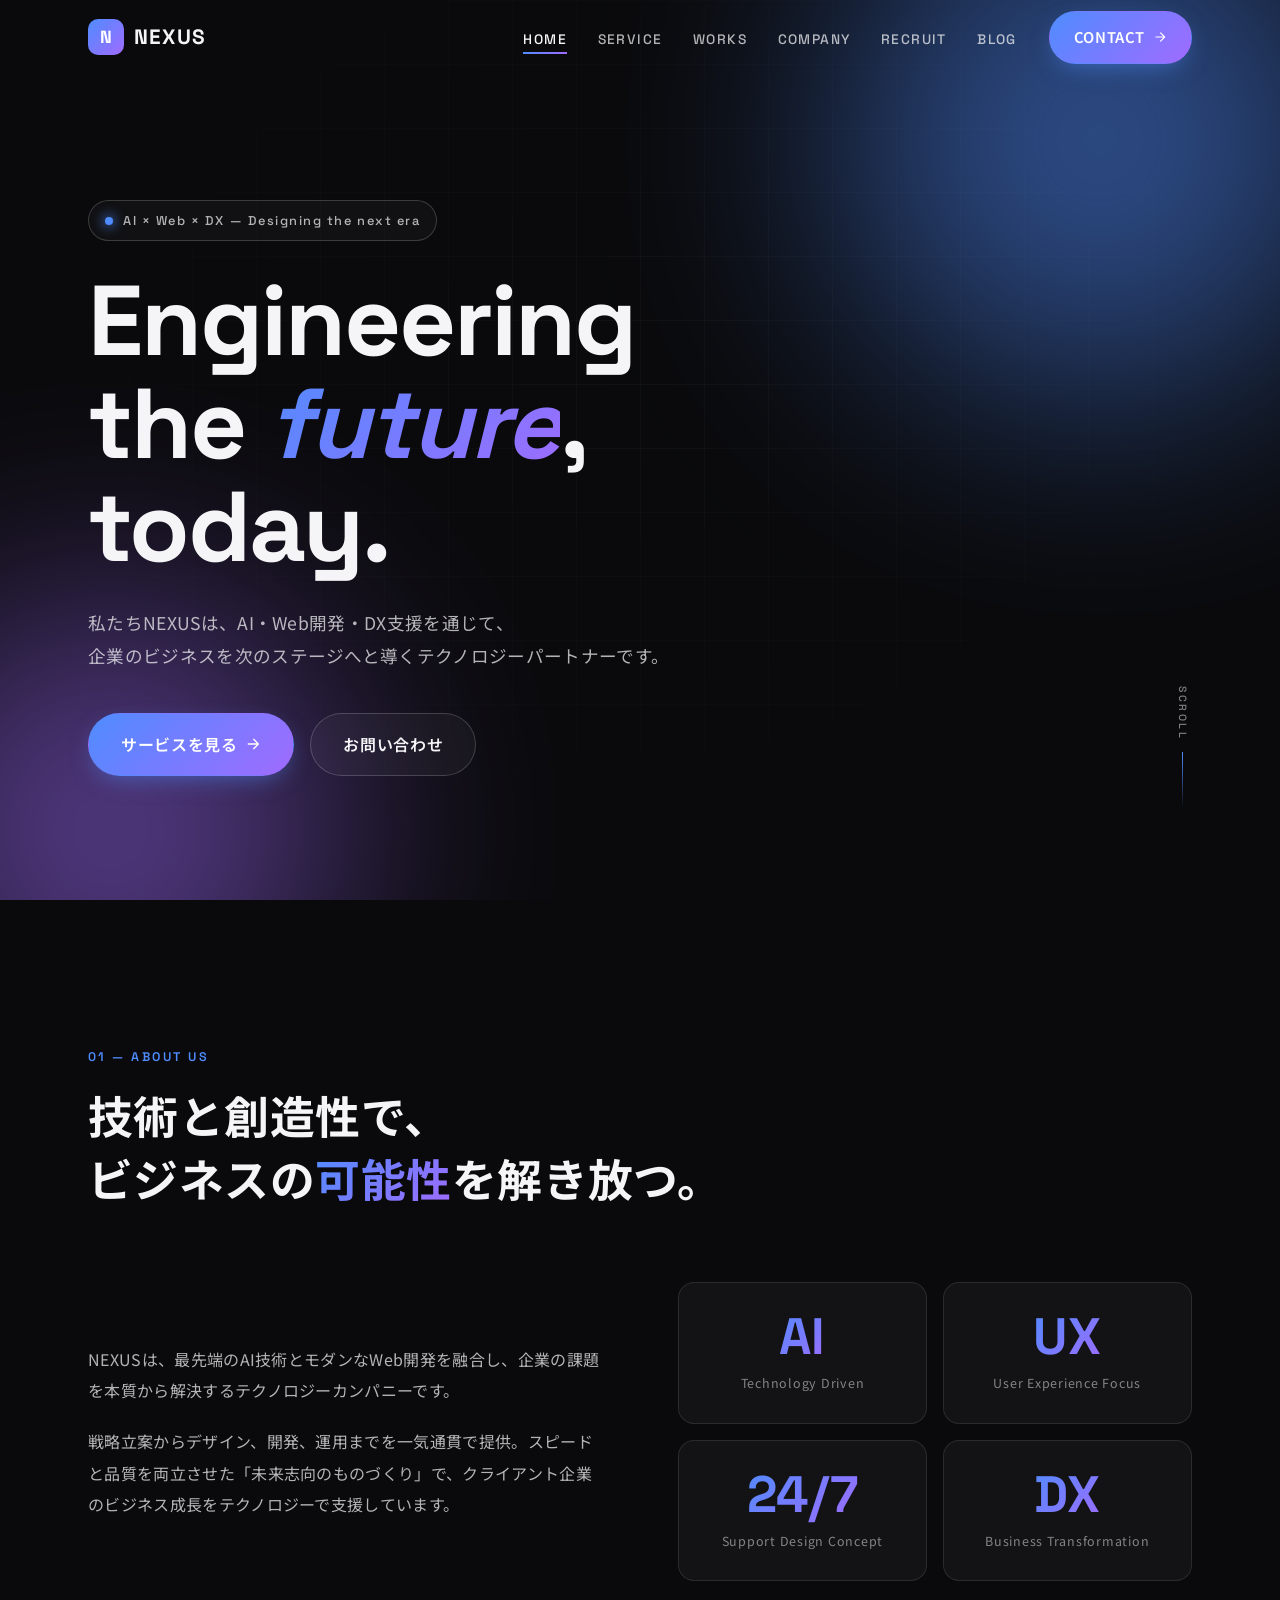
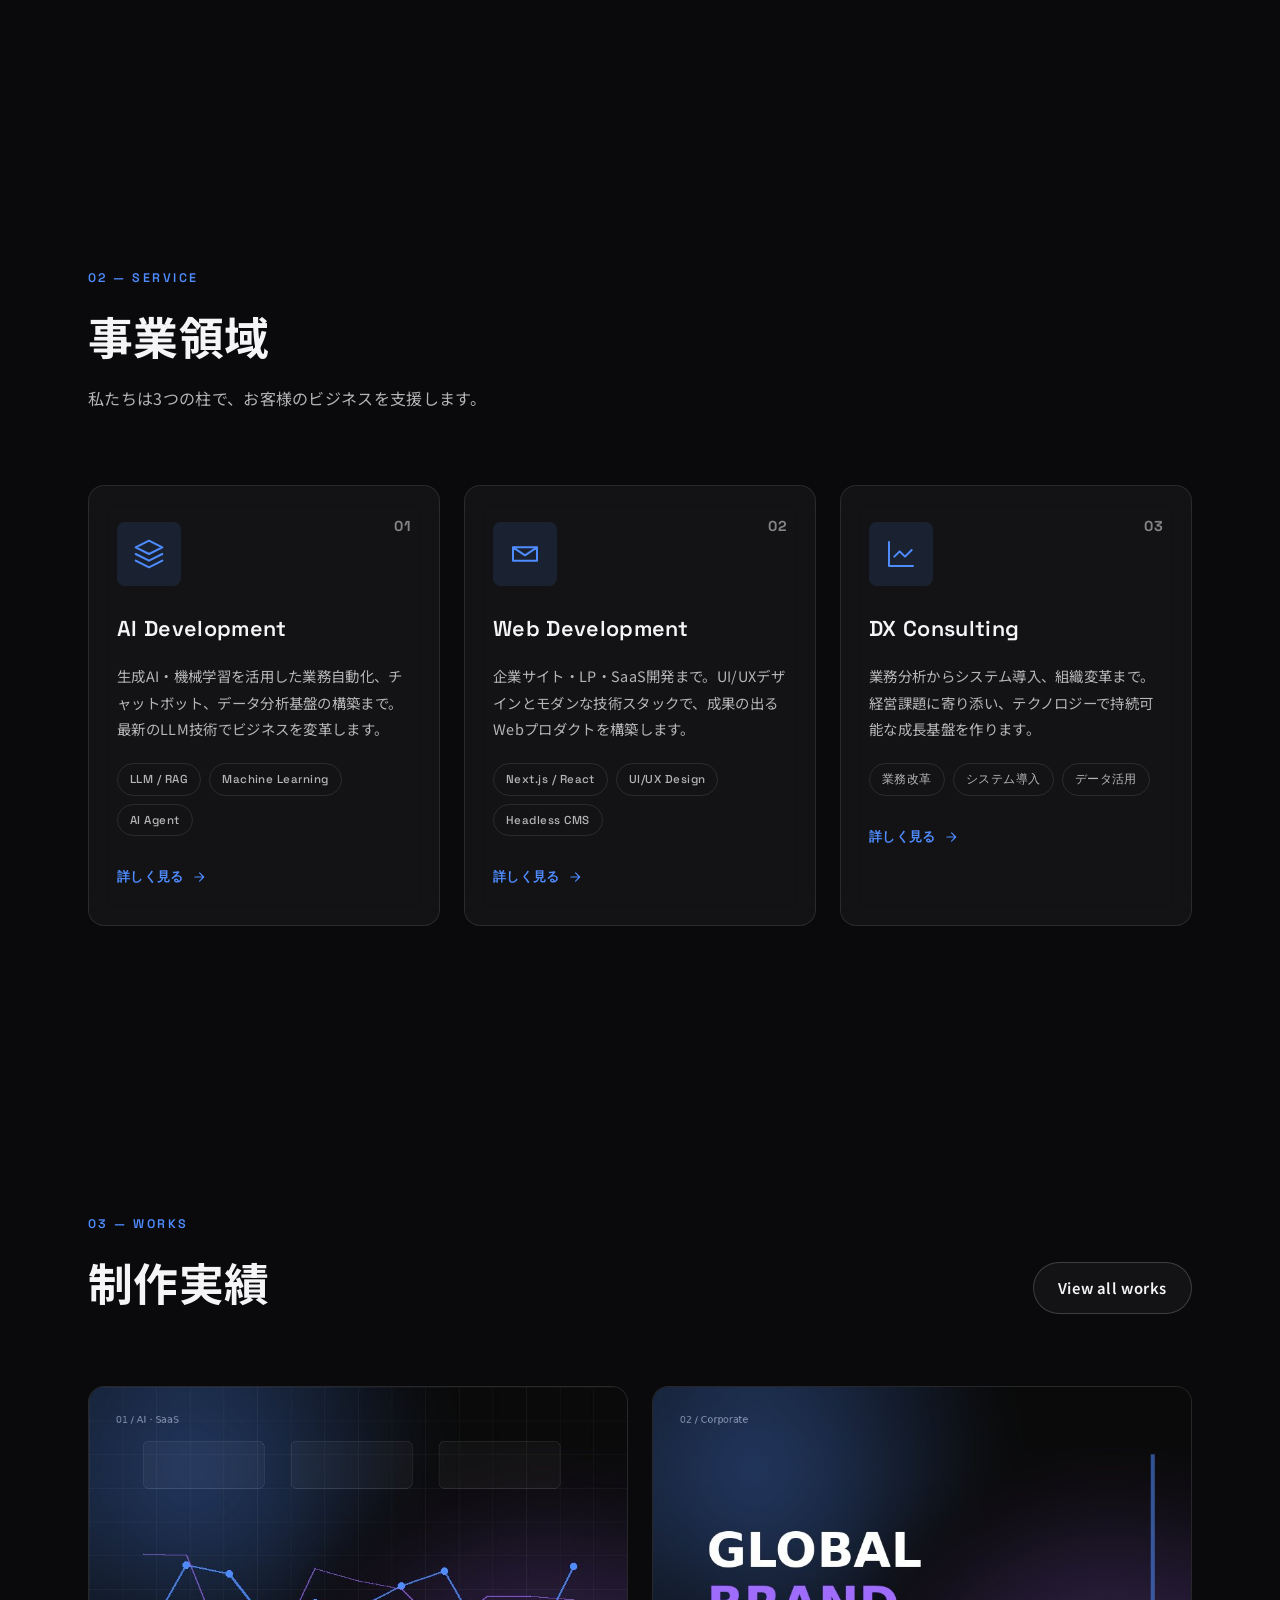
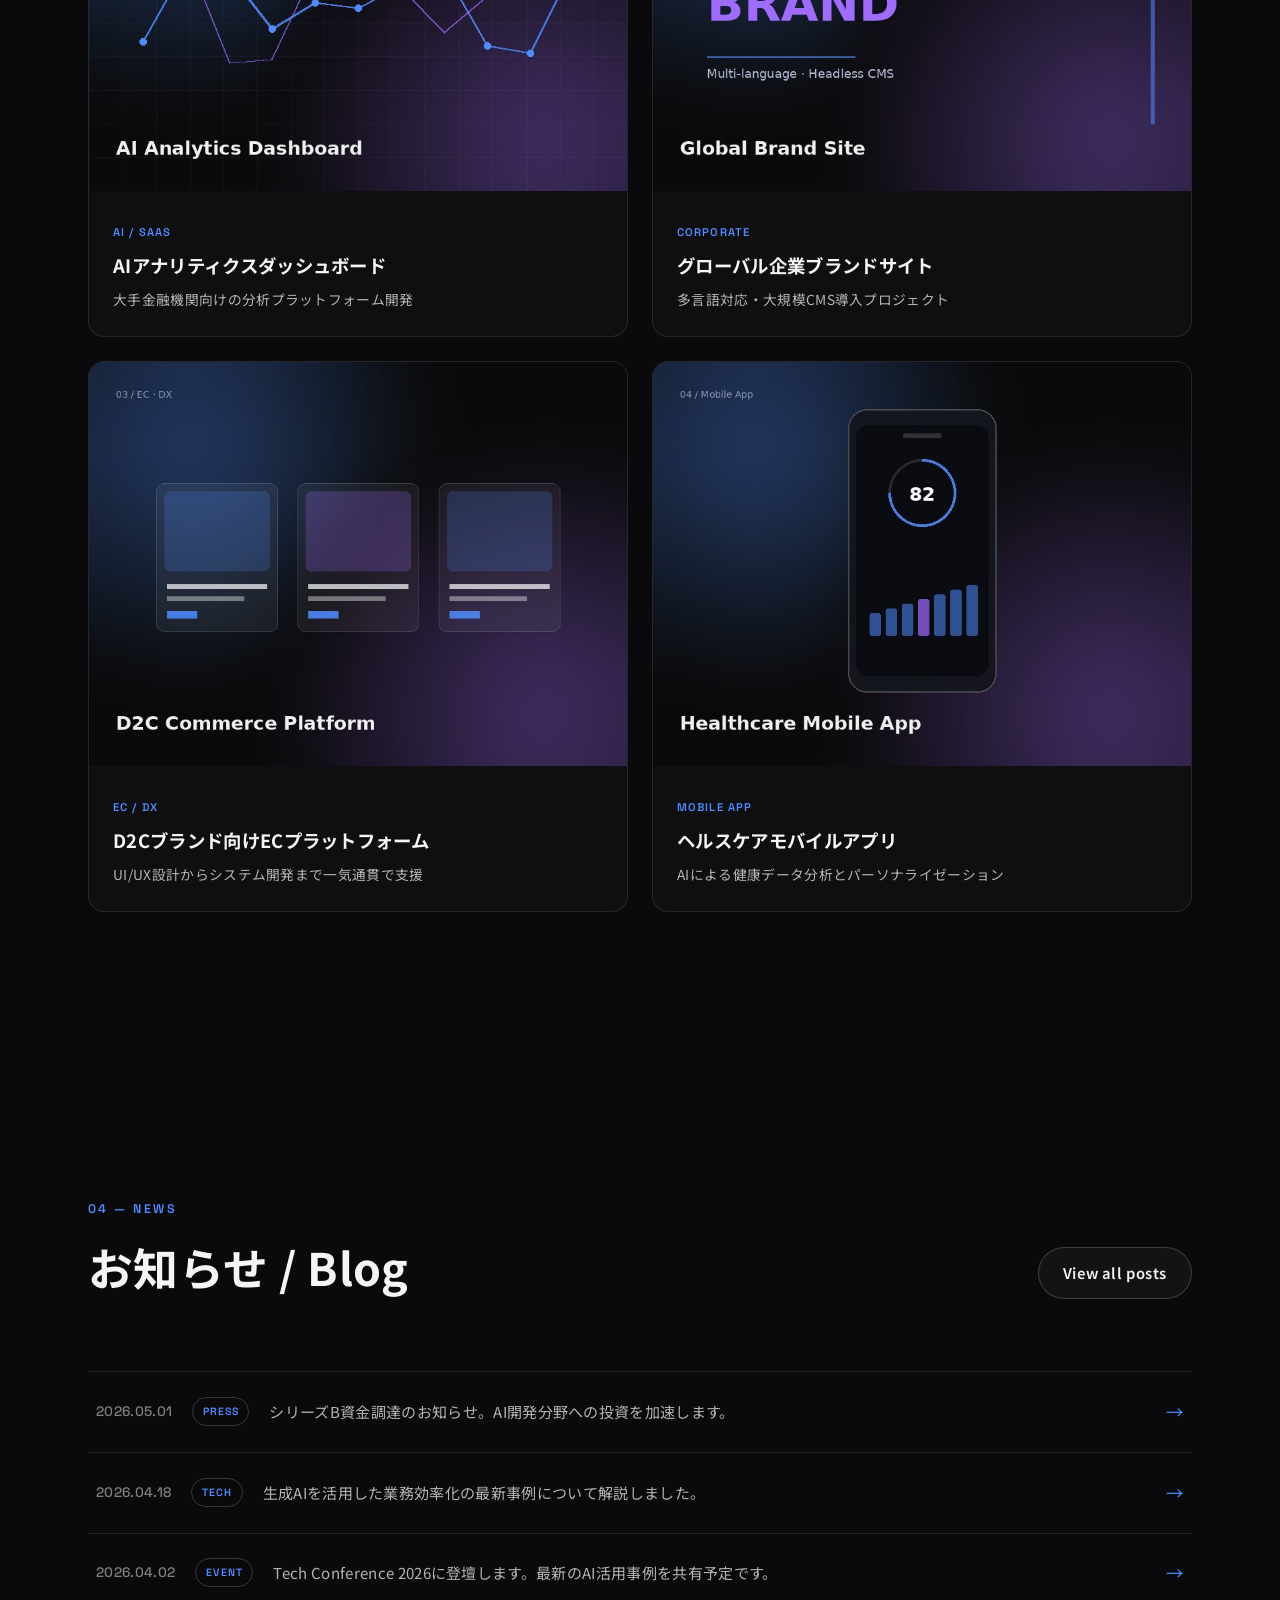
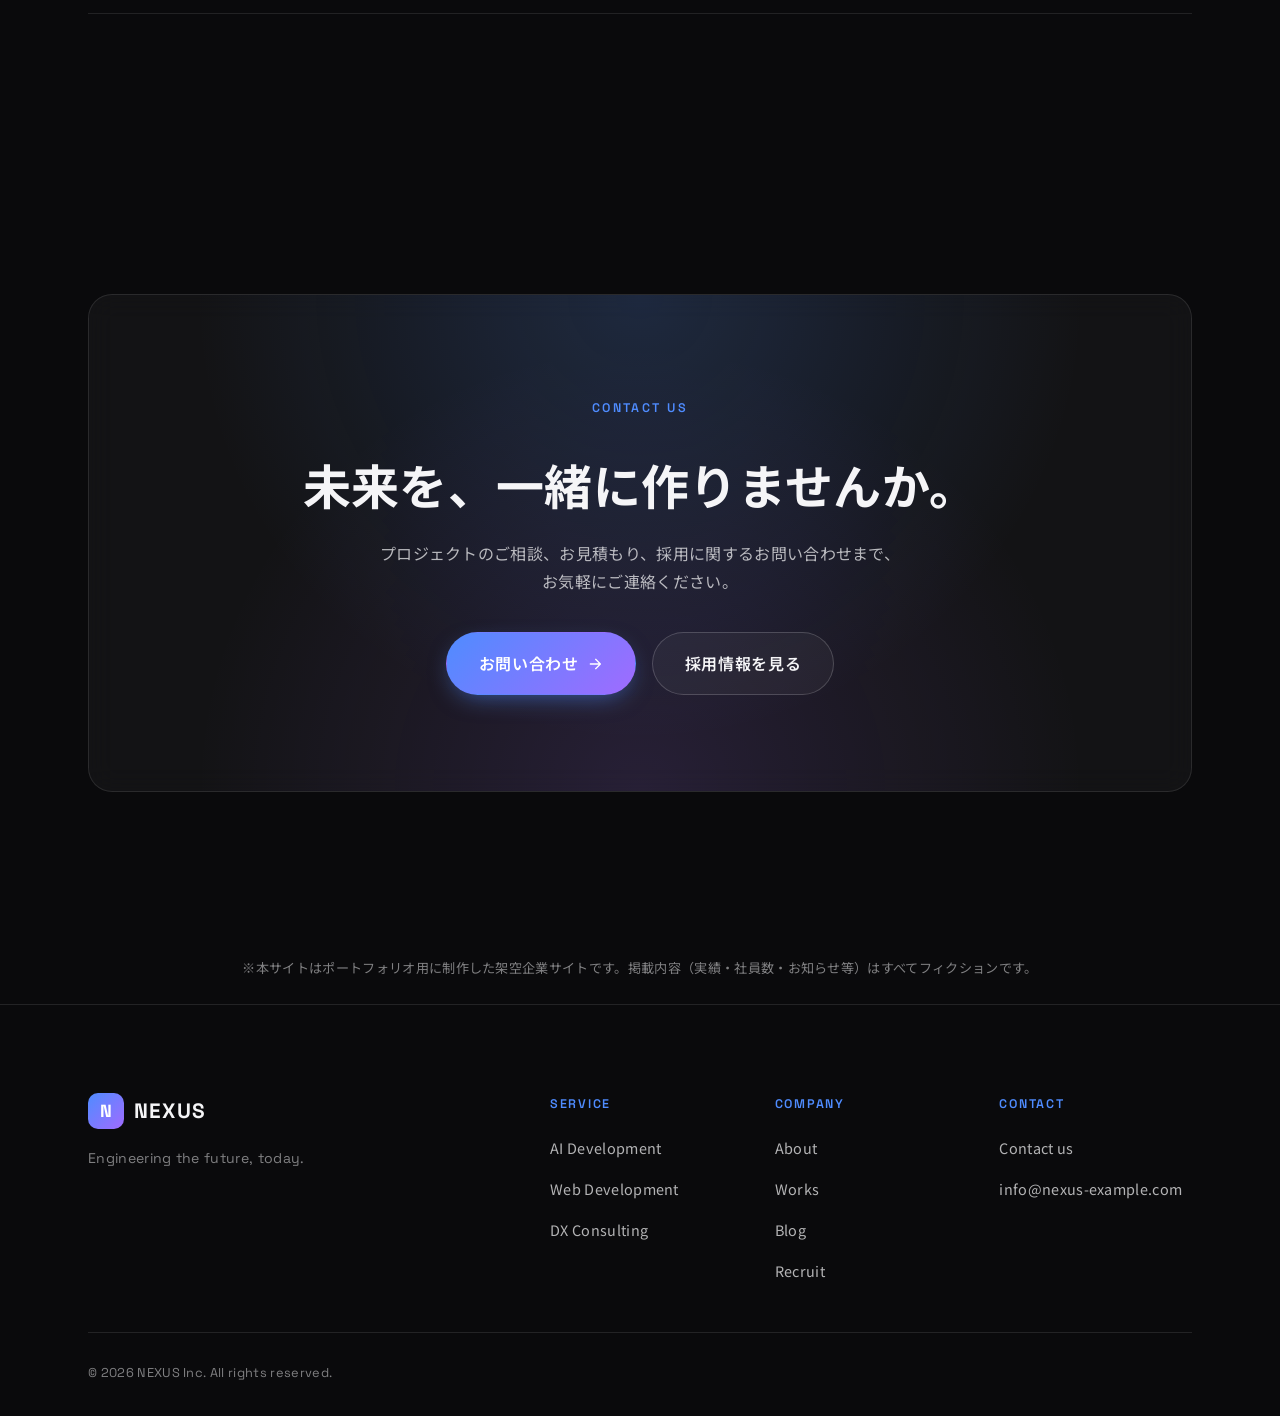
==== commit 1231435b: "Add files via upload" ====
--- a/index.html
+++ b/index.html
@@ -1,854 +1,466 @@
 <!DOCTYPE html>
-<html lang="ja">
+<html lang="ja" class="no-js">
 <head>
+  <script>document.documentElement.classList.remove('no-js');</script>
   <meta charset="UTF-8" />
   <meta name="viewport" content="width=device-width, initial-scale=1.0" />
-
-  <title>NEXUS Inc. コーポレートサイト制作 企画書</title>
-  <meta name="description" content="架空のIT企業 NEXUS Inc. のコーポレートサイト制作を題材にしたWeb制作企画書です。" />
-  <meta name="robots" content="noindex" />
-
-  <!-- Fonts -->
+  <meta name="format-detection" content="telephone=no" />
+
+  <!-- SEO -->
+  <title>NEXUS Inc. | AI・Web開発・DX支援で未来を設計するIT企業</title>
+  <meta name="description" content="NEXUS Inc.はAI開発・Webサービス構築・DX支援を行うテクノロジーカンパニーです。最先端の技術と洗練されたデザインで、企業の未来を共に創造します。" />
+  <meta name="author" content="NEXUS Inc." />
+  <meta name="robots" content="index, follow" />
+
+  <!-- OGP -->
+  <meta property="og:title" content="NEXUS Inc. | AI・Web開発・DX支援で未来を設計するIT企業" />
+  <meta property="og:description" content="最先端のテクノロジーで、企業の未来を共に創造します。" />
+  <meta property="og:type" content="website" />
+  <meta property="og:url" content="https://hirotonozaki.github.io/nexus-corporate/" />
+  <meta property="og:image" content="https://hirotonozaki.github.io/nexus-corporate/assets/images/preview-mockup.png" />
+  <meta name="twitter:card" content="summary_large_image" />
+
+  <!-- Preconnect for performance -->
   <link rel="preconnect" href="https://fonts.googleapis.com" />
   <link rel="preconnect" href="https://fonts.gstatic.com" crossorigin />
-  <link href="https://fonts.googleapis.com/css2?family=Inter:wght@300;400;500;600;700&family=Noto+Sans+JP:wght@300;400;500;600;700&family=Space+Grotesk:wght@400;500;600;700&display=swap" rel="stylesheet" />
+
+  <!-- Fonts -->
+  <link href="https://fonts.googleapis.com/css2?family=Inter:wght@300;400;500;600;700;800&family=Noto+Sans+JP:wght@300;400;500;700&family=Space+Grotesk:wght@400;500;600;700&display=swap" rel="stylesheet" />
 
   <!-- Favicon -->
   <link rel="icon" type="image/svg+xml" href="data:image/svg+xml,%3Csvg xmlns='http://www.w3.org/2000/svg' viewBox='0 0 100 100'%3E%3Crect width='100' height='100' rx='20' fill='%230a0a0a'/%3E%3Ctext x='50' y='68' font-family='Arial' font-size='60' font-weight='800' fill='%234f8cff' text-anchor='middle'%3EN%3C/text%3E%3C/svg%3E" />
 
-  <link rel="stylesheet" href="./css/proposal.css" />
+  <!-- Stylesheets（読み込み順: reset → style） -->
+  <link rel="stylesheet" href="css/reset.css" />
+  <link rel="stylesheet" href="css/style.css" />
 </head>
 <body>
 
-  <!-- ════════════════════════════════════════════
-       01. 表紙
-  ════════════════════════════════════════════ -->
-  <section class="page cover">
-    <div class="cover__bg" aria-hidden="true">
-      <div class="cover__glow cover__glow--1"></div>
-      <div class="cover__glow cover__glow--2"></div>
-      <div class="cover__grid"></div>
+  <!-- ========== Header ========== -->
+  <header class="header" id="header">
+    <div class="header__inner">
+      <a href="index.html" class="header__logo" aria-label="NEXUS Inc. ホームへ">
+        <span class="header__logo-mark">N</span>
+        <span class="header__logo-text">NEXUS</span>
+      </a>
+
+      <!-- PCナビゲーション -->
+      <nav class="nav" aria-label="メインナビゲーション">
+        <ul class="nav__list">
+          <li><a href="index.html" class="nav__link is-active">HOME</a></li>
+          <li><a href="pages/service.html" class="nav__link">SERVICE</a></li>
+          <li><a href="pages/works.html" class="nav__link">WORKS</a></li>
+          <li><a href="pages/company.html" class="nav__link">COMPANY</a></li>
+          <li><a href="pages/recruit.html" class="nav__link">RECRUIT</a></li>
+          <li><a href="pages/blog.html" class="nav__link">BLOG</a></li>
+        </ul>
+      </nav>
+
+      <a href="pages/contact.html" class="header__cta btn btn--primary">
+        <span>CONTACT</span>
+        <svg width="14" height="14" viewBox="0 0 24 24" fill="none" aria-hidden="true">
+          <path d="M5 12h14M13 5l7 7-7 7" stroke="currentColor" stroke-width="2" stroke-linecap="round" stroke-linejoin="round"/>
+        </svg>
+      </a>
+
+      <!-- ハンバーガーボタン -->
+      <button class="hamburger" id="hamburger" aria-label="メニューを開く" aria-expanded="false" aria-controls="drawer">
+        <span></span>
+        <span></span>
+        <span></span>
+      </button>
     </div>
-    <div class="cover__content">
-      <div class="cover__logo">
-        <span class="cover__logo-mark">N</span>
-        <span class="cover__logo-text">NEXUS</span>
-      </div>
-
-      <p class="cover__label">Web Site Renewal Proposal</p>
-
-      <h1 class="cover__title">
-        <span class="cover__title-en">Engineering the future,<br />today.</span>
-        <span class="cover__title-jp">コーポレートサイト制作 企画書</span>
-      </h1>
-
-      <p class="cover__lead">
-        AI・Web開発・DX支援を行うIT企業「NEXUS Inc.」の<br />
-        コーポレートサイト新規制作に関するご提案書です。
-      </p>
-
-      <div class="cover__divider" aria-hidden="true"></div>
-
-      <dl class="cover__meta">
-        <div class="cover__meta-row"><dt>Client</dt><dd>NEXUS Inc.（架空）</dd></div>
-        <div class="cover__meta-row"><dt>Project</dt><dd>コーポレートサイト 新規制作</dd></div>
-        <div class="cover__meta-row"><dt>Date</dt><dd>2026.05.20</dd></div>
-        <div class="cover__meta-row"><dt>Author</dt><dd>Hiroto Nozaki</dd></div>
-      </dl>
-
-      <p class="cover__notice">
-        ※ 本企画書は就職活動用ポートフォリオとして制作したものです。<br />
-        「NEXUS Inc.」は架空の企業であり、実在する企業・団体とは一切関係ありません。<br />
-        記載の課題・見積もり・スケジュールはすべてデモ用のダミーコンテンツです。
-      </p>
-    </div>
-  </section>
-
-  <!-- ════════════════════════════════════════════
-       02. プロジェクト概要
-  ════════════════════════════════════════════ -->
-  <section class="page">
-    <header class="page__header">
-      <span class="page__num">01</span>
-      <div class="page__heading-group">
-        <p class="page__subtitle">Project Overview</p>
-        <h2 class="page__title">プロジェクト概要</h2>
-      </div>
-    </header>
-
-    <div class="page__body">
-      <div class="block">
-        <div class="block--summary">
-          <p class="block__body">
-            本プロジェクトは、IT企業 <strong>NEXUS Inc.</strong> のコーポレートサイトを
-            <em>新規制作</em>するものです。先進的なIT企業にふさわしいブランド表現と、
-            採用・問い合わせといったビジネス成果に直結するサイト構造の両立を目指します。
+  </header>
+
+  <!-- ========== ドロワー（モバイル用メニュー） ========== -->
+  <div class="drawer" id="drawer" aria-hidden="true">
+    <nav class="drawer__nav" aria-label="モバイルナビゲーション">
+      <ul class="drawer__list">
+        <li><a href="index.html" class="drawer__link"><span class="drawer__num">01</span>HOME</a></li>
+        <li><a href="pages/service.html" class="drawer__link"><span class="drawer__num">02</span>SERVICE</a></li>
+        <li><a href="pages/works.html" class="drawer__link"><span class="drawer__num">03</span>WORKS</a></li>
+        <li><a href="pages/company.html" class="drawer__link"><span class="drawer__num">04</span>COMPANY</a></li>
+        <li><a href="pages/recruit.html" class="drawer__link"><span class="drawer__num">05</span>RECRUIT</a></li>
+        <li><a href="pages/blog.html" class="drawer__link"><span class="drawer__num">06</span>BLOG</a></li>
+        <li><a href="pages/contact.html" class="drawer__link"><span class="drawer__num">07</span>CONTACT</a></li>
+      </ul>
+      <div class="drawer__info">
+        <p class="drawer__info-label">Get in touch</p>
+        <a href="mailto:info@nexus-example.com" class="drawer__info-mail">info@nexus-example.com</a>
+      </div>
+    </nav>
+  </div>
+
+  <main>
+
+    <!-- ========== Hero ========== -->
+    <section class="hero" aria-label="ヒーローセクション">
+      <!-- 背景のグラデーション・パーティクル -->
+      <div class="hero__bg" aria-hidden="true">
+        <div class="hero__gradient hero__gradient--1"></div>
+        <div class="hero__gradient hero__gradient--2"></div>
+        <div class="hero__grid"></div>
+      </div>
+
+      <div class="hero__inner container">
+        <p class="hero__tagline" data-animate="fade-up">
+          <span class="hero__tagline-dot"></span>
+          AI × Web × DX — Designing the next era
+        </p>
+
+        <h1 class="hero__title">
+          <span class="hero__title-line" data-animate="fade-up" data-delay="100">Engineering</span>
+          <span class="hero__title-line" data-animate="fade-up" data-delay="200">the <em>future</em>,</span>
+          <span class="hero__title-line" data-animate="fade-up" data-delay="300">today.</span>
+        </h1>
+
+        <p class="hero__lead" data-animate="fade-up" data-delay="500">
+          私たちNEXUSは、AI・Web開発・DX支援を通じて、<br />
+          企業のビジネスを次のステージへと導くテクノロジーパートナーです。
+        </p>
+
+        <div class="hero__actions" data-animate="fade-up" data-delay="700">
+          <a href="pages/service.html" class="btn btn--primary btn--lg">
+            <span>サービスを見る</span>
+            <svg width="16" height="16" viewBox="0 0 24 24" fill="none" aria-hidden="true">
+              <path d="M5 12h14M13 5l7 7-7 7" stroke="currentColor" stroke-width="2" stroke-linecap="round" stroke-linejoin="round"/>
+            </svg>
+          </a>
+          <a href="pages/contact.html" class="btn btn--ghost btn--lg">
+            <span>お問い合わせ</span>
+          </a>
+        </div>
+
+        <!-- スクロールインジケーター -->
+        <div class="hero__scroll" aria-hidden="true">
+          <span class="hero__scroll-text">SCROLL</span>
+          <span class="hero__scroll-line"></span>
+        </div>
+      </div>
+    </section>
+
+    <!-- ========== About (ミッション) ========== -->
+    <section class="about section" aria-labelledby="about-title">
+      <div class="container">
+        <div class="section-head" data-animate="fade-up">
+          <span class="section-head__label">01 — About us</span>
+          <h2 class="section-head__title" id="about-title">
+            技術と創造性で、<br />
+            ビジネスの<em>可能性</em>を解き放つ。
+          </h2>
+        </div>
+
+        <div class="about__grid">
+          <div class="about__text" data-animate="fade-up">
+            <p>
+              NEXUSは、最先端のAI技術とモダンなWeb開発を融合し、企業の課題を本質から解決するテクノロジーカンパニーです。
+            </p>
+            <p>
+              戦略立案からデザイン、開発、運用までを一気通貫で提供。スピードと品質を両立させた「未来志向のものづくり」で、クライアント企業のビジネス成長をテクノロジーで支援しています。
+            </p>
+          </div>
+          <div class="about__stats" data-animate="fade-up" data-delay="200">
+            <div class="stat glass">
+              <span class="stat__num">AI</span>
+              <span class="stat__label">Technology Driven</span>
+            </div>
+            <div class="stat glass">
+              <span class="stat__num">UX</span>
+              <span class="stat__label">User Experience Focus</span>
+            </div>
+            <div class="stat glass">
+              <span class="stat__num">24/7</span>
+              <span class="stat__label">Support Design Concept</span>
+            </div>
+            <div class="stat glass">
+              <span class="stat__num">DX</span>
+              <span class="stat__label">Business Transformation</span>
+            </div>
+          </div>
+        </div>
+      </div>
+    </section>
+
+    <!-- ========== Service ========== -->
+    <section class="service section" aria-labelledby="service-title">
+      <div class="container">
+        <div class="section-head" data-animate="fade-up">
+          <span class="section-head__label">02 — Service</span>
+          <h2 class="section-head__title" id="service-title">
+            事業領域
+          </h2>
+          <p class="section-head__desc">
+            私たちは3つの柱で、お客様のビジネスを支援します。
           </p>
         </div>
-      </div>
-
-      <div class="block">
-        <h3 class="block__heading">本提案の位置づけ</h3>
-        <p class="block__body">
-          「ヒアリング → 戦略設計 → 提案 → 制作 → 公開」という実務フローのうち、
-          本書は<strong>戦略設計から提案まで</strong>をまとめたものです。サイトマップ・
-          デザインコンセプト・スケジュール・概算見積もりまでを一冊に集約し、
-          意思決定に必要な情報を一度に確認いただける構成としています。
-        </p>
-      </div>
-
-      <div class="block">
-        <h3 class="block__heading">プロジェクトサマリー</h3>
-        <table class="table">
-          <tbody>
-            <tr><th scope="row">プロジェクト名</th><td>NEXUS Inc. コーポレートサイト 新規制作</td></tr>
-            <tr><th scope="row">提案内容</th><td>サイト全体の企画・情報設計・デザイン・実装・公開</td></tr>
-            <tr><th scope="row">対応範囲</th><td>TOP / Service / Works / Company / Recruit / Blog / Contact（全7ページ）</td></tr>
-            <tr><th scope="row">制作期間</th><td><strong>約 8 週間</strong>（キックオフ〜公開）</td></tr>
-            <tr><th scope="row">使用技術</th><td>HTML5 / CSS3 / Vanilla JavaScript（フレームワーク不使用）</td></tr>
-            <tr><th scope="row">公開環境</th><td>GitHub Pages（静的ホスティング）</td></tr>
-          </tbody>
-        </table>
-      </div>
-
-      <div class="block">
-        <h3 class="block__heading">本提案のゴール</h3>
-        <ul class="list list--check">
-          <li>先進的IT企業としてのブランドイメージを、訪問者に明確に印象づける</li>
-          <li>採用応募・問い合わせという具体的なアクションへ自然に誘導する</li>
-          <li>更新・運用がしやすく、長期的に育てられるサイト基盤を整える</li>
-        </ul>
-      </div>
-    </div>
-
-    <footer class="page__footer">
-      <span>NEXUS Inc. Web Proposal</span>
-      <span>01 / 11</span>
-    </footer>
-  </section>
-
-  <!-- ════════════════════════════════════════════
-       03. 想定クライアント
-  ════════════════════════════════════════════ -->
-  <section class="page">
-    <header class="page__header">
-      <span class="page__num">02</span>
-      <div class="page__heading-group">
-        <p class="page__subtitle">Client Profile</p>
-        <h2 class="page__title">想定クライアント</h2>
-      </div>
-    </header>
-
-    <div class="page__body">
-      <div class="block">
-        <p class="block__body">
-          本企画書のクライアントは、AI・Web開発・DX支援を手がける成長中のIT企業です。
-          以下は提案の前提として設定した、架空企業 NEXUS Inc. のプロフィールです。
-        </p>
-      </div>
-
-      <div class="block">
-        <h3 class="block__heading">企業プロフィール</h3>
-        <table class="table">
-          <tbody>
-            <tr><th scope="row">企業名</th><td>NEXUS Inc.（架空の企業です）</td></tr>
-            <tr><th scope="row">事業内容</th><td><strong>AI開発 / Web開発 / DX支援</strong>を行うテクノロジーカンパニー</td></tr>
-            <tr><th scope="row">所在地</th><td>東京都</td></tr>
-            <tr><th scope="row">設立</th><td>2014年（事業歴 約12年）</td></tr>
-            <tr><th scope="row">従業員数</th><td>約50名（エンジニア・デザイナー中心）</td></tr>
-            <tr><th scope="row">企業フェーズ</th><td>シリーズB相当。採用強化・事業拡大の局面</td></tr>
-          </tbody>
-        </table>
-      </div>
-
-      <div class="block">
-        <h3 class="block__heading">クライアントが目指す姿</h3>
-        <div class="cards cards--3">
-          <article class="card card--accent">
-            <span class="card__label">Brand</span>
-            <h4 class="card__title">先進的な技術ブランド</h4>
-            <p class="card__body">「技術力の高いIT企業」という印象を、訪問者に直感的に伝えたい。</p>
+
+        <div class="service__grid">
+          <!-- Card 1 -->
+          <article class="service-card glass" data-animate="fade-up">
+            <div class="service-card__icon" aria-hidden="true">
+              <svg width="32" height="32" viewBox="0 0 24 24" fill="none">
+                <path d="M12 2L2 7l10 5 10-5-10-5zM2 17l10 5 10-5M2 12l10 5 10-5" stroke="currentColor" stroke-width="1.5" stroke-linecap="round" stroke-linejoin="round"/>
+              </svg>
+            </div>
+            <span class="service-card__num">01</span>
+            <h3 class="service-card__title">AI Development</h3>
+            <p class="service-card__desc">
+              生成AI・機械学習を活用した業務自動化、チャットボット、データ分析基盤の構築まで。最新のLLM技術でビジネスを変革します。
+            </p>
+            <ul class="service-card__tags">
+              <li>LLM / RAG</li>
+              <li>Machine Learning</li>
+              <li>AI Agent</li>
+            </ul>
+            <a href="pages/service.html" class="service-card__link">
+              詳しく見る
+              <svg width="14" height="14" viewBox="0 0 24 24" fill="none" aria-hidden="true">
+                <path d="M5 12h14M13 5l7 7-7 7" stroke="currentColor" stroke-width="2" stroke-linecap="round" stroke-linejoin="round"/>
+              </svg>
+            </a>
           </article>
-          <article class="card card--accent">
-            <span class="card__label">Recruit</span>
-            <h4 class="card__title">採用力の強化</h4>
-            <p class="card__body">優秀なエンジニア・デザイナーに「働きたい」と思わせたい。</p>
+
+          <!-- Card 2 -->
+          <article class="service-card glass" data-animate="fade-up" data-delay="150">
+            <div class="service-card__icon" aria-hidden="true">
+              <svg width="32" height="32" viewBox="0 0 24 24" fill="none">
+                <path d="M21 7H3v10h18V7zM3 7l9 6 9-6" stroke="currentColor" stroke-width="1.5" stroke-linecap="round" stroke-linejoin="round"/>
+              </svg>
+            </div>
+            <span class="service-card__num">02</span>
+            <h3 class="service-card__title">Web Development</h3>
+            <p class="service-card__desc">
+              企業サイト・LP・SaaS開発まで。UI/UXデザインとモダンな技術スタックで、成果の出るWebプロダクトを構築します。
+            </p>
+            <ul class="service-card__tags">
+              <li>Next.js / React</li>
+              <li>UI/UX Design</li>
+              <li>Headless CMS</li>
+            </ul>
+            <a href="pages/service.html" class="service-card__link">
+              詳しく見る
+              <svg width="14" height="14" viewBox="0 0 24 24" fill="none" aria-hidden="true">
+                <path d="M5 12h14M13 5l7 7-7 7" stroke="currentColor" stroke-width="2" stroke-linecap="round" stroke-linejoin="round"/>
+              </svg>
+            </a>
           </article>
-          <article class="card card--accent">
-            <span class="card__label">Sales</span>
-            <h4 class="card__title">問い合わせの獲得</h4>
-            <p class="card__body">サービス紹介から、相談・見積もり依頼へ確実につなげたい。</p>
+
+          <!-- Card 3 -->
+          <article class="service-card glass" data-animate="fade-up" data-delay="300">
+            <div class="service-card__icon" aria-hidden="true">
+              <svg width="32" height="32" viewBox="0 0 24 24" fill="none">
+                <path d="M3 3v18h18M7 14l4-4 4 4 5-5" stroke="currentColor" stroke-width="1.5" stroke-linecap="round" stroke-linejoin="round"/>
+              </svg>
+            </div>
+            <span class="service-card__num">03</span>
+            <h3 class="service-card__title">DX Consulting</h3>
+            <p class="service-card__desc">
+              業務分析からシステム導入、組織変革まで。経営課題に寄り添い、テクノロジーで持続可能な成長基盤を作ります。
+            </p>
+            <ul class="service-card__tags">
+              <li>業務改革</li>
+              <li>システム導入</li>
+              <li>データ活用</li>
+            </ul>
+            <a href="pages/service.html" class="service-card__link">
+              詳しく見る
+              <svg width="14" height="14" viewBox="0 0 24 24" fill="none" aria-hidden="true">
+                <path d="M5 12h14M13 5l7 7-7 7" stroke="currentColor" stroke-width="2" stroke-linecap="round" stroke-linejoin="round"/>
+              </svg>
+            </a>
           </article>
         </div>
       </div>
-
-      <div class="block">
-        <h3 class="block__heading">ご相談のきっかけ（想定）</h3>
-        <p class="block__body">
-          事業は順調に拡大しているものの、現行サイトが事業の実態に追いついておらず、
-          採用・問い合わせの取りこぼしが起きているのではないか——という課題意識から、
-          サイトの全面刷新をご検討いただいた、という想定で本提案を構成しています。
-        </p>
-      </div>
-    </div>
-
-    <footer class="page__footer">
-      <span>NEXUS Inc. Web Proposal</span>
-      <span>02 / 11</span>
-    </footer>
-  </section>
-
-  <!-- ════════════════════════════════════════════
-       04. 現状課題
-  ════════════════════════════════════════════ -->
-  <section class="page">
-    <header class="page__header">
-      <span class="page__num">03</span>
-      <div class="page__heading-group">
-        <p class="page__subtitle">Current Issues</p>
-        <h2 class="page__title">現状課題</h2>
-      </div>
-    </header>
-
-    <div class="page__body">
-      <div class="block">
-        <p class="block__body">
-          現行サイトを調査した結果、ブランド表現・コンテンツ・技術面の3領域で
-          課題が確認されました。これらはいずれも、採用・問い合わせの成果に
-          直接影響する重要な論点です。
-        </p>
-      </div>
-
-      <div class="block">
-        <h3 class="block__heading">確認された3つの課題</h3>
-        <div class="cards">
-          <article class="card">
-            <span class="card__num">ISSUE 01</span>
-            <h4 class="card__title">ブランド表現が事業の先進性と乖離している</h4>
-            <p class="card__body">
-              デザインに古さがあり、AI・最新技術を扱う企業という第一印象を与えられていない。
-              競合他社と比較したとき、技術力が伝わりにくい。
-            </p>
-          </article>
-          <article class="card">
-            <span class="card__num">ISSUE 02</span>
-            <h4 class="card__title">採用・問い合わせへの導線が弱い</h4>
-            <p class="card__body">
-              サービス内容や実績は掲載されているが、「相談する」「応募する」という
-              次のアクションへの誘導が不足し、訪問者が離脱しやすい。
-            </p>
-          </article>
-          <article class="card">
-            <span class="card__num">ISSUE 03</span>
-            <h4 class="card__title">スマホ対応・表示速度に改善の余地がある</h4>
-            <p class="card__body">
-              モバイルでの閲覧体験が最適化されておらず、表示速度も遅い。
-              SEO・ユーザー体験の両面で機会損失が発生している。
-            </p>
-          </article>
-        </div>
-      </div>
-
-      <div class="block">
-        <h3 class="block__heading">課題に対する解決の方向性</h3>
-        <table class="table">
-          <thead>
-            <tr><th>課題</th><th>本提案での解決アプローチ</th></tr>
-          </thead>
-          <tbody>
-            <tr><td>ブランド表現</td><td>黒×青紫グラデーションの先進的なビジュアルで刷新</td></tr>
-            <tr><td>導線設計</td><td>各ページにCTAを配置し、Contactへ自然に誘導</td></tr>
-            <tr><td>技術・速度</td><td>軽量な静的サイト構成＋レスポンシブ設計で最適化</td></tr>
-          </tbody>
-        </table>
-      </div>
-    </div>
-
-    <footer class="page__footer">
-      <span>NEXUS Inc. Web Proposal</span>
-      <span>03 / 11</span>
-    </footer>
-  </section>
-
-  <!-- ════════════════════════════════════════════
-       05. ターゲット設計
-  ════════════════════════════════════════════ -->
-  <section class="page">
-    <header class="page__header">
-      <span class="page__num">04</span>
-      <div class="page__heading-group">
-        <p class="page__subtitle">Target Design</p>
-        <h2 class="page__title">ターゲット設計</h2>
-      </div>
-    </header>
-
-    <div class="page__body">
-      <div class="block">
-        <p class="block__body">
-          サイトの主要訪問者を2つのターゲットに整理しました。
-          それぞれが求める情報と、サイト上で起こしてほしいアクションを明確にし、
-          ページ設計・導線設計の土台とします。
-        </p>
-      </div>
-
-      <div class="block">
-        <h3 class="block__heading">ターゲットA｜発注を検討する企業担当者</h3>
-        <div class="cols-2">
-          <article class="card">
-            <span class="card__label">Profile</span>
-            <p class="card__body">
-              30〜40代の事業会社の担当者。AI活用・Web刷新・DX推進などの
-              パートナー企業を探している。複数社を比較検討中。
-            </p>
-          </article>
-          <article class="card">
-            <span class="card__label">Needs &amp; Action</span>
-            <p class="card__body">
-              知りたい：実績・専門性・依頼の流れ。<br />
-              起こしてほしい行動：<strong>サービス確認 → 問い合わせ</strong>
-            </p>
-          </article>
-        </div>
-      </div>
-
-      <div class="block">
-        <h3 class="block__heading">ターゲットB｜転職を検討するエンジニア / デザイナー</h3>
-        <div class="cols-2">
-          <article class="card">
-            <span class="card__label">Profile</span>
-            <p class="card__body">
-              20〜30代の実務経験者。技術的に挑戦できる環境や、
-              社風・働き方を重視して転職先を探している。
-            </p>
-          </article>
-          <article class="card">
-            <span class="card__label">Needs &amp; Action</span>
-            <p class="card__body">
-              知りたい：事業内容・技術スタック・チームの雰囲気。<br />
-              起こしてほしい行動：<strong>採用情報確認 → 応募・問い合わせ</strong>
-            </p>
-          </article>
-        </div>
-      </div>
-
-      <div class="block">
-        <h3 class="block__heading">カスタマージャーニー（共通の流れ）</h3>
-        <table class="table table--center">
-          <thead>
-            <tr><th>1. 認知</th><th>2. 興味</th><th>3. 比較</th><th>4. 行動</th></tr>
-          </thead>
-          <tbody>
-            <tr>
-              <td>検索・SNS<br />からTOP流入</td>
-              <td>Service / Works<br />で専門性を確認</td>
-              <td>Company / Recruit<br />で信頼性を判断</td>
-              <td>Contactから<br />問い合わせ・応募</td>
-            </tr>
-          </tbody>
-        </table>
-      </div>
-    </div>
-
-    <footer class="page__footer">
-      <span>NEXUS Inc. Web Proposal</span>
-      <span>04 / 11</span>
-    </footer>
-  </section>
-
-  <!-- ════════════════════════════════════════════
-       06. サイト設計
-  ════════════════════════════════════════════ -->
-  <section class="page">
-    <header class="page__header">
-      <span class="page__num">05</span>
-      <div class="page__heading-group">
-        <p class="page__subtitle">Site Structure</p>
-        <h2 class="page__title">サイト設計</h2>
-      </div>
-    </header>
-
-    <div class="page__body">
-      <div class="block">
-        <p class="block__body">
-          ターゲットの行動フローに沿って、全7ページで構成します。
-          各ページに役割を明確に持たせ、TOPを起点に
-          サービス理解 → 信頼形成 → 問い合わせへと誘導する構造です。
-        </p>
-      </div>
-
-      <div class="block">
-        <h3 class="block__heading">サイトマップ / ページ一覧</h3>
-        <table class="table">
-          <thead>
-            <tr><th>ページ</th><th>パス</th><th>役割・主なコンテンツ</th></tr>
-          </thead>
-          <tbody>
-            <tr><td><strong>TOP</strong></td><td>/index.html</td><td>第一印象の形成。事業紹介・実績・お知らせの要約</td></tr>
-            <tr><td>Service</td><td>/pages/service.html</td><td>AI / Web / DXの3事業の詳細紹介</td></tr>
-            <tr><td>Works</td><td>/pages/works.html</td><td>制作・開発実績の一覧で専門性を提示</td></tr>
-            <tr><td>Company</td><td>/pages/company.html</td><td>会社概要・ミッションで信頼性を担保</td></tr>
-            <tr><td>Recruit</td><td>/pages/recruit.html</td><td>募集職種・求める人物像で採用を訴求</td></tr>
-            <tr><td>Blog</td><td>/pages/blog.html</td><td>お知らせ・技術記事で活動状況を発信</td></tr>
-            <tr><td>Contact</td><td>/pages/contact.html</td><td>問い合わせ・応募の受け皿となるフォーム</td></tr>
-          </tbody>
-        </table>
-      </div>
-
-      <div class="block">
-        <h3 class="block__heading">TOPページの主要セクション構成</h3>
-        <ul class="list list--dot list--compact-2col">
-          <li><strong>Hero</strong>：ブランドメッセージで第一印象を決定</li>
-          <li><strong>About</strong>：ミッションと実績数値の提示</li>
-          <li><strong>Service</strong>：3事業をカード形式で簡潔に紹介</li>
-          <li><strong>Works</strong>：代表的な制作実績をビジュアル中心に</li>
-          <li><strong>News / Blog</strong>：最新のお知らせを3件抜粋</li>
-          <li><strong>CTA</strong>：問い合わせ・採用情報への誘導</li>
-        </ul>
-      </div>
-
-      <div class="block">
-        <h3 class="block__heading">Works ページのカード UI イメージ</h3>
-        <p class="block__body">
-          実績は下記のようなカード形式で一覧表示し、サムネイル・カテゴリ・概要を
-          ひと目で把握できる構成とします。
-        </p>
-        <div class="work-cards">
-          <article class="work-card">
-            <div class="work-card__thumb work-card__thumb--ai">
-              <span class="work-card__thumb-mark">AI DASHBOARD</span>
+    </section>
+
+    <!-- ========== Works ========== -->
+    <section class="works section" aria-labelledby="works-title">
+      <div class="container">
+        <div class="section-head section-head--row" data-animate="fade-up">
+          <div>
+            <span class="section-head__label">03 — Works</span>
+            <h2 class="section-head__title" id="works-title">制作実績</h2>
+          </div>
+          <a href="pages/works.html" class="btn btn--ghost">View all works</a>
+        </div>
+
+        <div class="works__grid">
+          <a href="pages/works.html" class="work-card" data-animate="fade-up">
+            <div class="work-card__img">
+              <img src="assets/images/works/work-01.jpg" width="800" height="600" alt="AIアナリティクスダッシュボードの制作実績" loading="lazy" />
             </div>
             <div class="work-card__body">
               <span class="work-card__tag">AI / SaaS</span>
-              <h4 class="work-card__title">AIアナリティクスダッシュボード</h4>
-              <p class="work-card__desc">金融機関向けの分析プラットフォーム開発</p>
-            </div>
-          </article>
-          <article class="work-card">
-            <div class="work-card__thumb work-card__thumb--corp">
-              <span class="work-card__thumb-mark">CORPORATE</span>
+              <h3 class="work-card__title">AIアナリティクスダッシュボード</h3>
+              <p class="work-card__desc">大手金融機関向けの分析プラットフォーム開発</p>
+            </div>
+          </a>
+
+          <a href="pages/works.html" class="work-card" data-animate="fade-up" data-delay="150">
+            <div class="work-card__img">
+              <img src="assets/images/works/work-02.jpg" width="800" height="600" alt="グローバル企業ブランドサイトの制作実績" loading="lazy" />
             </div>
             <div class="work-card__body">
               <span class="work-card__tag">Corporate</span>
-              <h4 class="work-card__title">グローバル企業ブランドサイト</h4>
+              <h3 class="work-card__title">グローバル企業ブランドサイト</h3>
               <p class="work-card__desc">多言語対応・大規模CMS導入プロジェクト</p>
             </div>
-          </article>
-        </div>
+          </a>
+
+          <a href="pages/works.html" class="work-card" data-animate="fade-up" data-delay="300">
+            <div class="work-card__img">
+              <img src="assets/images/works/work-03.jpg" width="800" height="600" alt="D2C向けECプラットフォームの制作実績" loading="lazy" />
+            </div>
+            <div class="work-card__body">
+              <span class="work-card__tag">EC / DX</span>
+              <h3 class="work-card__title">D2Cブランド向けECプラットフォーム</h3>
+              <p class="work-card__desc">UI/UX設計からシステム開発まで一気通貫で支援</p>
+            </div>
+          </a>
+
+          <a href="pages/works.html" class="work-card" data-animate="fade-up" data-delay="450">
+            <div class="work-card__img">
+              <img src="assets/images/works/work-04.jpg" width="800" height="600" alt="ヘルスケアモバイルアプリの制作実績" loading="lazy" />
+            </div>
+            <div class="work-card__body">
+              <span class="work-card__tag">Mobile App</span>
+              <h3 class="work-card__title">ヘルスケアモバイルアプリ</h3>
+              <p class="work-card__desc">AIによる健康データ分析とパーソナライゼーション</p>
+            </div>
+          </a>
+        </div>
+      </div>
+    </section>
+
+    <!-- ========== News / Blog ========== -->
+    <section class="news section" aria-labelledby="news-title">
+      <div class="container">
+        <div class="section-head section-head--row" data-animate="fade-up">
+          <div>
+            <span class="section-head__label">04 — News</span>
+            <h2 class="section-head__title" id="news-title">お知らせ / Blog</h2>
+          </div>
+          <a href="pages/blog.html" class="btn btn--ghost">View all posts</a>
+        </div>
+
+        <ul class="news__list">
+          <li class="news__item" data-animate="fade-up">
+            <a href="pages/blog.html" class="news__link">
+              <time class="news__date" datetime="2026-05-01">2026.05.01</time>
+              <span class="news__tag">PRESS</span>
+              <p class="news__title">シリーズB資金調達のお知らせ。AI開発分野への投資を加速します。</p>
+              <span class="news__arrow" aria-hidden="true">→</span>
+            </a>
+          </li>
+          <li class="news__item" data-animate="fade-up" data-delay="100">
+            <a href="pages/blog.html" class="news__link">
+              <time class="news__date" datetime="2026-04-18">2026.04.18</time>
+              <span class="news__tag">TECH</span>
+              <p class="news__title">生成AIを活用した業務効率化の最新事例について解説しました。</p>
+              <span class="news__arrow" aria-hidden="true">→</span>
+            </a>
+          </li>
+          <li class="news__item" data-animate="fade-up" data-delay="200">
+            <a href="pages/blog.html" class="news__link">
+              <time class="news__date" datetime="2026-04-02">2026.04.02</time>
+              <span class="news__tag">EVENT</span>
+              <p class="news__title">Tech Conference 2026に登壇します。最新のAI活用事例を共有予定です。</p>
+              <span class="news__arrow" aria-hidden="true">→</span>
+            </a>
+          </li>
+        </ul>
+      </div>
+    </section>
+
+    <!-- ========== CTA ========== -->
+    <section class="cta section" aria-labelledby="cta-title">
+      <div class="container">
+        <div class="cta__inner glass" data-animate="fade-up">
+          <div class="cta__bg" aria-hidden="true"></div>
+          <span class="section-head__label">Contact us</span>
+          <h2 class="cta__title" id="cta-title">
+            未来を、<br class="sp-only" />一緒に作りませんか。
+          </h2>
+          <p class="cta__desc">
+            プロジェクトのご相談、お見積もり、採用に関するお問い合わせまで、<br />
+            お気軽にご連絡ください。
+          </p>
+          <div class="cta__actions">
+            <a href="pages/contact.html" class="btn btn--primary btn--lg">
+              <span>お問い合わせ</span>
+              <svg width="16" height="16" viewBox="0 0 24 24" fill="none" aria-hidden="true">
+                <path d="M5 12h14M13 5l7 7-7 7" stroke="currentColor" stroke-width="2" stroke-linecap="round" stroke-linejoin="round"/>
+              </svg>
+            </a>
+            <a href="pages/recruit.html" class="btn btn--ghost btn--lg">
+              <span>採用情報を見る</span>
+            </a>
+          </div>
+        </div>
+      </div>
+    </section>
+
+    <!-- ========== Site Note (架空企業表記) ========== -->
+    <p class="site-note container" role="note">
+      ※本サイトはポートフォリオ用に制作した架空企業サイトです。掲載内容（実績・社員数・お知らせ等）はすべてフィクションです。
+    </p>
+
+  </main>
+
+  <!-- ========== Footer ========== -->
+  <footer class="footer" role="contentinfo">
+    <div class="container">
+      <div class="footer__top">
+        <div class="footer__brand">
+          <a href="index.html" class="footer__logo">
+            <span class="header__logo-mark">N</span>
+            <span class="header__logo-text">NEXUS</span>
+          </a>
+          <p class="footer__tagline">Engineering the future, today.</p>
+        </div>
+
+        <nav class="footer__nav" aria-label="フッターナビゲーション">
+          <div class="footer__col">
+            <h4 class="footer__heading">Service</h4>
+            <ul>
+              <li><a href="pages/service.html">AI Development</a></li>
+              <li><a href="pages/service.html">Web Development</a></li>
+              <li><a href="pages/service.html">DX Consulting</a></li>
+            </ul>
+          </div>
+          <div class="footer__col">
+            <h4 class="footer__heading">Company</h4>
+            <ul>
+              <li><a href="pages/company.html">About</a></li>
+              <li><a href="pages/works.html">Works</a></li>
+              <li><a href="pages/blog.html">Blog</a></li>
+              <li><a href="pages/recruit.html">Recruit</a></li>
+            </ul>
+          </div>
+          <div class="footer__col">
+            <h4 class="footer__heading">Contact</h4>
+            <ul>
+              <li><a href="pages/contact.html">Contact us</a></li>
+              <li><a href="mailto:info@nexus-example.com">info@nexus-example.com</a></li>
+            </ul>
+          </div>
+        </nav>
+      </div>
+
+      <div class="footer__bottom">
+        <p class="footer__copy">© 2026 NEXUS Inc. All rights reserved.</p>
       </div>
     </div>
-
-    <footer class="page__footer">
-      <span>NEXUS Inc. Web Proposal</span>
-      <span>05 / 11</span>
-    </footer>
-  </section>
-
-  <!-- ════════════════════════════════════════════
-       07. デザインコンセプト
-  ════════════════════════════════════════════ -->
-  <section class="page">
-    <header class="page__header">
-      <span class="page__num">06</span>
-      <div class="page__heading-group">
-        <p class="page__subtitle">Design Concept</p>
-        <h2 class="page__title">デザインコンセプト</h2>
-      </div>
-    </header>
-
-    <div class="page__body">
-      <div class="block">
-        <div class="concept">
-          <p class="concept__text">
-            Engineering the future, today.
-            <span class="concept__sub">先進性と信頼感を、ダークトーンの洗練されたUIで表現する</span>
-          </p>
-        </div>
-      </div>
-
-      <div class="block">
-        <h3 class="block__heading">トーン &amp; マナー</h3>
-        <p class="block__body">
-          黒を基調としたダークテーマに、青紫のグラデーションをアクセントとして配置。
-          余白を広くとり、洗練された先進的な雰囲気と、技術企業らしい誠実さを両立させます。
-        </p>
-      </div>
-
-      <div class="block">
-        <h3 class="block__heading">カラーパレット</h3>
-        <div class="palette">
-          <div class="swatch">
-            <span class="swatch__chip" style="background:#0a0a0c;"></span>
-            <span class="swatch__name">Base</span>
-            <span class="swatch__hex">#0A0A0C</span>
-          </div>
-          <div class="swatch">
-            <span class="swatch__chip" style="background:#14141a;"></span>
-            <span class="swatch__name">Surface</span>
-            <span class="swatch__hex">#14141A</span>
-          </div>
-          <div class="swatch">
-            <span class="swatch__chip" style="background:#4f8cff;"></span>
-            <span class="swatch__name">Accent</span>
-            <span class="swatch__hex">#4F8CFF</span>
-          </div>
-          <div class="swatch">
-            <span class="swatch__chip" style="background:#a06bff;"></span>
-            <span class="swatch__name">Accent 2</span>
-            <span class="swatch__hex">#A06BFF</span>
-          </div>
-        </div>
-      </div>
-
-      <div class="block">
-        <h3 class="block__heading">タイポグラフィ</h3>
-        <div class="type-sample">
-          <div class="type-sample__row">
-            <span class="type-sample__label">English — Space Grotesk</span>
-            <p class="type-sample__en">Engineering the future</p>
-          </div>
-          <div class="type-sample__row">
-            <span class="type-sample__label">Japanese — Noto Sans JP</span>
-            <p class="type-sample__jp">未来を、ともに設計する。</p>
-          </div>
-        </div>
-      </div>
-
-      <div class="block">
-        <h3 class="block__heading">UIの方針</h3>
-        <ul class="list list--check">
-          <li>ガラス質感（半透明＋ぼかし）で奥行きと先進性を演出</li>
-          <li>スクロール連動のフェードインで、上品な動きを付与</li>
-          <li>レスポンシブ対応で、PC・スマホ双方に最適化</li>
-        </ul>
-      </div>
-    </div>
-
-    <footer class="page__footer">
-      <span>NEXUS Inc. Web Proposal</span>
-      <span>06 / 11</span>
-    </footer>
-  </section>
-
-  <!-- ════════════════════════════════════════════
-       08. 使用技術
-  ════════════════════════════════════════════ -->
-  <section class="page page--airy">
-    <header class="page__header">
-      <span class="page__num">07</span>
-      <div class="page__heading-group">
-        <p class="page__subtitle">Tech Stack</p>
-        <h2 class="page__title">使用技術</h2>
-      </div>
-    </header>
-
-    <div class="page__body">
-      <div class="block">
-        <p class="block__body">
-          フレームワークやビルドツールを使わず、<strong>純粋なHTML / CSS / JavaScript</strong>
-          のみで構築します。軽量・高速・保守しやすいことを重視した技術選定です。
-        </p>
-      </div>
-
-      <div class="block">
-        <h3 class="block__heading">技術スタック</h3>
-        <table class="table">
-          <thead>
-            <tr><th>カテゴリ</th><th>採用技術</th></tr>
-          </thead>
-          <tbody>
-            <tr><td>マークアップ</td><td>HTML5（セマンティックなマークアップ）</td></tr>
-            <tr><td>スタイリング</td><td>CSS3（CSS変数 / Grid / Flexbox / clamp()）</td></tr>
-            <tr><td>スクリプト</td><td>Vanilla JavaScript（ES6+、ライブラリ不使用）</td></tr>
-            <tr><td>フォント</td><td>Google Fonts（Space Grotesk / Noto Sans JP）</td></tr>
-            <tr><td>公開環境</td><td>GitHub Pages（静的ホスティング）</td></tr>
-            <tr><td>バージョン管理</td><td>Git / GitHub</td></tr>
-          </tbody>
-        </table>
-      </div>
-
-      <div class="block">
-        <h3 class="block__heading">ファイル構成</h3>
-        <code class="code">project/
-├── index.html
-├── assets/images/      画像（preview-mockup.png ほか）
-├── css/                reset.css / style.css / pages.css
-├── js/                 main.js
-└── pages/              service / works / company ほか 6ページ</code>
-      </div>
-
-      <div class="block">
-        <h3 class="block__heading">技術選定の理由</h3>
-        <ul class="list list--check">
-          <li><strong>軽量・高速</strong>：余計な依存がなく、表示速度を最適化できる</li>
-          <li><strong>保守性</strong>：CSS変数で色・余白を一元管理、変更が容易</li>
-          <li><strong>公開の手軽さ</strong>：GitHub Pagesで無料・短時間で公開可能</li>
-        </ul>
-      </div>
-    </div>
-
-    <footer class="page__footer">
-      <span>NEXUS Inc. Web Proposal</span>
-      <span>07 / 11</span>
-    </footer>
-  </section>
-
-  <!-- ════════════════════════════════════════════
-       09. 制作スケジュール
-  ════════════════════════════════════════════ -->
-  <section class="page">
-    <header class="page__header">
-      <span class="page__num">08</span>
-      <div class="page__heading-group">
-        <p class="page__subtitle">Schedule</p>
-        <h2 class="page__title">制作スケジュール</h2>
-      </div>
-    </header>
-
-    <div class="page__body">
-      <div class="block">
-        <p class="block__body">
-          キックオフから公開まで、<strong>全5フェーズ・約8週間</strong>を想定しています。
-          各フェーズ末に成果物を共有し、認識のずれを早期に解消しながら進行します。
-        </p>
-      </div>
-
-      <div class="block">
-        <h3 class="block__heading">全体工程</h3>
-        <table class="table">
-          <thead>
-            <tr><th>フェーズ</th><th>期間</th><th>主な作業内容</th></tr>
-          </thead>
-          <tbody>
-            <tr><td><strong>1. 設計</strong></td><td>第1〜2週</td><td>要件整理・サイトマップ確定・ワイヤーフレーム作成</td></tr>
-            <tr><td><strong>2. デザイン</strong></td><td>第3〜4週</td><td>デザインコンセプト確定・主要ページのデザイン制作</td></tr>
-            <tr><td><strong>3. 実装</strong></td><td>第5〜6週</td><td>HTML / CSS / JSによるコーディング・レスポンシブ対応</td></tr>
-            <tr><td><strong>4. 検証</strong></td><td>第7週</td><td>表示確認・動作テスト・修正対応</td></tr>
-            <tr><td><strong>5. 公開</strong></td><td>第8週</td><td>GitHub Pagesへのデプロイ・最終確認・納品</td></tr>
-          </tbody>
-        </table>
-      </div>
-
-      <div class="block">
-        <h3 class="block__heading">マイルストーンと成果物</h3>
-        <table class="table">
-          <thead>
-            <tr><th>タイミング</th><th>成果物 / 確認事項</th></tr>
-          </thead>
-          <tbody>
-            <tr><td>第2週末</td><td>サイトマップ・ワイヤーフレームのご確認</td></tr>
-            <tr><td>第4週末</td><td>デザインカンプのご確認・方向性の合意</td></tr>
-            <tr><td>第6週末</td><td>実装版（テスト環境）のご確認</td></tr>
-            <tr><td>第8週末</td><td>本番公開・納品完了</td></tr>
-          </tbody>
-        </table>
-      </div>
-
-      <div class="block">
-        <p class="block__body">
-          ※ 期間は標準的な進行を想定したものです。確認・修正の回数や追加要件により
-          前後する場合があります。
-        </p>
-      </div>
-    </div>
-
-    <footer class="page__footer">
-      <span>NEXUS Inc. Web Proposal</span>
-      <span>08 / 11</span>
-    </footer>
-  </section>
-
-  <!-- ════════════════════════════════════════════
-       10. 概算見積もり
-  ════════════════════════════════════════════ -->
-  <section class="page">
-    <header class="page__header">
-      <span class="page__num">09</span>
-      <div class="page__heading-group">
-        <p class="page__subtitle">Estimate</p>
-        <h2 class="page__title">概算見積もり</h2>
-      </div>
-    </header>
-
-    <div class="page__body">
-      <div class="block">
-        <p class="block__body">
-          全7ページのコーポレートサイト制作にかかる概算費用です。
-          下記はポートフォリオ用に設定したデモの金額であり、実際の条件により変動します。
-        </p>
-      </div>
-
-      <div class="block">
-        <h3 class="block__heading">費用内訳（概算）</h3>
-        <table class="table">
-          <thead>
-            <tr><th>項目</th><th>内容</th><th>概算費用</th></tr>
-          </thead>
-          <tbody>
-            <tr><td>企画・設計</td><td>要件整理・サイトマップ・ワイヤーフレーム</td><td>¥150,000</td></tr>
-            <tr><td>デザイン</td><td>デザインコンセプト・全7ページのデザイン</td><td>¥280,000</td></tr>
-            <tr><td>実装（TOP）</td><td>TOPページのコーディング・アニメーション</td><td>¥160,000</td></tr>
-            <tr><td>実装（下層）</td><td>下層6ページのコーディング</td><td>¥240,000</td></tr>
-            <tr><td>レスポンシブ対応</td><td>スマホ・タブレット表示の最適化</td><td>¥90,000</td></tr>
-            <tr><td>検証・公開</td><td>動作テスト・GitHub Pages公開作業</td><td>¥80,000</td></tr>
-          </tbody>
-        </table>
-      </div>
-
-      <div class="block">
-        <div class="block--summary">
-          <h3 class="block__heading" style="border:none;padding-left:0;margin-bottom:6px;">
-            合計（概算）：<em>¥1,000,000</em>（税抜）
-          </h3>
-          <p class="block__body" style="margin-bottom:0;">
-            ※ 上記は標準的な制作範囲を想定した概算です。ページ数の増減、機能追加、
-            写真撮影・原稿作成の有無により金額は変動します。
-          </p>
-        </div>
-      </div>
-
-      <div class="block">
-        <h3 class="block__heading">運用・保守プラン（任意）</h3>
-        <table class="table">
-          <thead>
-            <tr><th>プラン</th><th>内容</th><th>月額</th></tr>
-          </thead>
-          <tbody>
-            <tr><td>ライト</td><td>軽微な更新・不具合対応（月2回まで）</td><td>¥20,000</td></tr>
-            <tr><td>スタンダード</td><td>更新対応＋ブログ運用サポート</td><td>¥45,000</td></tr>
-          </tbody>
-        </table>
-      </div>
-    </div>
-
-    <footer class="page__footer">
-      <span>NEXUS Inc. Web Proposal</span>
-      <span>09 / 11</span>
-    </footer>
-  </section>
-
-  <!-- ════════════════════════════════════════════
-       11. 公開URL・QRコード
-  ════════════════════════════════════════════ -->
-  <section class="page">
-    <header class="page__header">
-      <span class="page__num">10</span>
-      <div class="page__heading-group">
-        <p class="page__subtitle">Published Site / QR Code</p>
-        <h2 class="page__title">公開URL・QRコード</h2>
-      </div>
-    </header>
-
-    <div class="page__body">
-      <div class="block">
-        <p class="block__body">
-          本企画書で提案している制作物は、実際に実装・公開済みです。
-          下記URLまたはQRコードから、完成版のコーポレートサイトをご確認いただけます。
-        </p>
-      </div>
-
-      <div class="block">
-        <h3 class="block__heading">サイトプレビュー</h3>
-        <figure class="preview">
-          <img src="assets/images/preview-mockup.png" width="1536" height="1024" alt="NEXUS Inc. コーポレートサイトのPC・スマホ表示モックアップ" />
-        </figure>
-        <figcaption class="preview-caption">
-          <span class="preview-caption__tag">MOCKUP</span>
-          <span>PC・スマートフォン双方に最適化したレスポンシブデザイン</span>
-        </figcaption>
-      </div>
-
-      <div class="block">
-        <h3 class="block__heading">公開情報</h3>
-        <div class="publish-grid">
-          <div>
-            <div class="url-card">
-              <span class="url-card__label">Live Site</span>
-              <p class="url-card__value">
-                <a href="https://hirotonozaki.github.io/nexus-portfolio-site/">https://hirotonozaki.github.io/nexus-portfolio-site/</a>
-              </p>
-            </div>
-            <div class="url-card">
-              <span class="url-card__label">Hosting</span>
-              <p class="url-card__value">GitHub Pages（静的ホスティング）</p>
-            </div>
-          </div>
-          <div class="qr-box">
-            <div class="qr-box__frame">
-              <img src="assets/images/qr-code.png" width="492" height="492" alt="公開サイトURLのQRコード" />
-            </div>
-            <p class="qr-box__caption">スマートフォンで<br />読み取れます</p>
-          </div>
-        </div>
-      </div>
-    </div>
-
-    <footer class="page__footer">
-      <span>NEXUS Inc. Web Proposal</span>
-      <span>10 / 11</span>
-    </footer>
-  </section>
-
-  <!-- ════════════════════════════════════════════
-       12. おわりに
-  ════════════════════════════════════════════ -->
-  <section class="page">
-    <header class="page__header">
-      <span class="page__num">11</span>
-      <div class="page__heading-group">
-        <p class="page__subtitle">Closing</p>
-        <h2 class="page__title">おわりに</h2>
-      </div>
-    </header>
-
-    <div class="page__body">
-      <div class="block">
-        <div class="concept">
-          <p class="concept__text">
-            Designing the next era of corporate web.
-            <span class="concept__sub">企画から公開まで、一貫した品質でお届けします</span>
-          </p>
-        </div>
-      </div>
-
-      <div class="block">
-        <h3 class="block__heading">本提案のまとめ</h3>
-        <ul class="list list--check">
-          <li>先進的IT企業にふさわしいブランド表現で、現状の課題を解決</li>
-          <li>ターゲットの行動に沿った全7ページ構成で、成果につなげる</li>
-          <li>軽量・高速な静的サイトとして、約8週間・概算100万円で制作</li>
-          <li>企画 → 設計 → デザイン → 実装 → 公開までを一貫して担当</li>
-        </ul>
-      </div>
-
-      <div class="block">
-        <h3 class="block__heading">担当者情報</h3>
-        <table class="table">
-          <tbody>
-            <tr><th scope="row">制作者</th><td>Hiroto Nozaki</td></tr>
-            <tr><th scope="row">担当範囲</th><td>企画 / 情報設計 / デザイン / 実装 / 公開（全工程）</td></tr>
-            <tr><th scope="row">GitHub</th><td>github.com/hirotonozaki</td></tr>
-            <tr><th scope="row">公開サイト</th><td>hirotonozaki.github.io/nexus-portfolio-site/</td></tr>
-          </tbody>
-        </table>
-      </div>
-
-      <div class="block">
-        <div class="block--summary">
-          <p class="block__body" style="margin-bottom:0;">
-            ※ 本企画書は就職活動用ポートフォリオとして制作したものです。
-            <strong>「NEXUS Inc.」は架空の企業</strong>であり、実在する企業・団体とは
-            一切関係ありません。記載の課題・スケジュール・見積もり金額は、
-            すべてデモンストレーション用のダミーコンテンツです。
-          </p>
-        </div>
-      </div>
-    </div>
-
-    <footer class="page__footer">
-      <span>NEXUS Inc. Web Proposal</span>
-      <span>11 / 11</span>
-    </footer>
-  </section>
-
+  </footer>
+
+  <!-- ページトップに戻るボタン -->
+  <button class="page-top" id="pageTop" aria-label="ページトップへ戻る">
+    <svg width="16" height="16" viewBox="0 0 24 24" fill="none" aria-hidden="true">
+      <path d="M12 19V5M5 12l7-7 7 7" stroke="currentColor" stroke-width="2" stroke-linecap="round" stroke-linejoin="round"/>
+    </svg>
+  </button>
+
+  <!-- JavaScript -->
+  <script src="js/main.js" defer></script>
 </body>
 </html>
--- a/css/style.css
+++ b/css/style.css
@@ -0,0 +1,1124 @@
+/* ============================================================
+   style.css — NEXUS Inc. 全ページ共通スタイル
+   ------------------------------------------------------------
+   1. デザイントークン（CSS変数）
+   2. ベース
+   3. レイアウト共通（container / section / section-head）
+   4. ボタン / glass
+   5. ヘッダー / ナビ / ドロワー / ハンバーガー
+   6. ヒーロー
+   7. About / 統計
+   8. Service
+   9. Works
+   10. News
+   11. CTA
+   12. サイト注記（架空企業表記）
+   13. フッター / ページトップ
+   14. スクロールアニメーション
+   15. レスポンシブ
+   16. 印刷
+============================================================ */
+
+/* ============================================================
+   1. デザイントークン
+============================================================ */
+:root {
+  --color-bg: #0a0a0c;
+  --color-surface: #14141a;
+  --color-text: #f5f5f7;
+  --color-text-sub: rgba(245, 245, 247, 0.72);
+  --color-text-muted: rgba(245, 245, 247, 0.5);
+  --color-border: rgba(255, 255, 255, 0.1);
+  --color-border-strong: rgba(255, 255, 255, 0.18);
+
+  --color-accent: #4f8cff;
+  --color-accent-2: #a06bff;
+  --color-accent-soft: rgba(79, 140, 255, 0.12);
+  --gradient-accent: linear-gradient(135deg, #4f8cff 0%, #a06bff 100%);
+
+  --font-en: 'Space Grotesk', 'Inter', -apple-system, sans-serif;
+  --font-jp: 'Noto Sans JP', -apple-system, BlinkMacSystemFont, 'Hiragino Sans', sans-serif;
+
+  --radius-sm: 8px;
+  --radius-md: 16px;
+  --radius-lg: 24px;
+  --radius-pill: 999px;
+
+  --header-h: 76px;
+  --transition: 0.3s cubic-bezier(0.4, 0, 0.2, 1);
+  --container-max: 1200px;
+}
+
+/* ============================================================
+   2. ベース
+============================================================ */
+html {
+  scroll-behavior: smooth;
+}
+
+body {
+  font-family: var(--font-jp);
+  color: var(--color-text);
+  background-color: var(--color-bg);
+  line-height: 1.8;
+  letter-spacing: 0.02em;
+  overflow-x: hidden;
+}
+
+em {
+  font-style: normal;
+}
+
+::selection {
+  background: var(--color-accent);
+  color: #fff;
+}
+
+/* ============================================================
+   3. レイアウト共通
+============================================================ */
+.container {
+  width: 100%;
+  max-width: var(--container-max);
+  margin-inline: auto;
+  padding-inline: clamp(20px, 5vw, 48px);
+}
+
+.section {
+  padding-block: clamp(72px, 12vw, 140px);
+}
+
+.section-head {
+  margin-bottom: clamp(40px, 6vw, 72px);
+}
+
+.section-head--row {
+  display: flex;
+  align-items: flex-end;
+  justify-content: space-between;
+  gap: 24px;
+  flex-wrap: wrap;
+}
+
+.section-head__label {
+  display: inline-block;
+  font-family: var(--font-en);
+  font-size: 0.78rem;
+  font-weight: 600;
+  letter-spacing: 0.2em;
+  text-transform: uppercase;
+  color: var(--color-accent);
+  margin-bottom: 16px;
+}
+
+.section-head__title {
+  font-family: var(--font-jp);
+  font-size: clamp(1.8rem, 4vw, 2.8rem);
+  font-weight: 700;
+  line-height: 1.4;
+  letter-spacing: 0.01em;
+}
+
+.section-head__title em {
+  background: var(--gradient-accent);
+  -webkit-background-clip: text;
+  background-clip: text;
+  -webkit-text-fill-color: transparent;
+  color: transparent;
+}
+
+.section-head__desc {
+  margin-top: 16px;
+  font-size: 1rem;
+  color: var(--color-text-sub);
+}
+
+.sp-only {
+  display: none;
+}
+
+/* ============================================================
+   4. ボタン / glass
+============================================================ */
+.btn {
+  display: inline-flex;
+  align-items: center;
+  justify-content: center;
+  gap: 8px;
+  padding: 12px 24px;
+  font-family: var(--font-jp);
+  font-size: 0.92rem;
+  font-weight: 600;
+  letter-spacing: 0.04em;
+  border-radius: var(--radius-pill);
+  border: 1px solid transparent;
+  cursor: pointer;
+  transition: transform var(--transition), background-color var(--transition),
+    border-color var(--transition), box-shadow var(--transition);
+}
+
+.btn svg {
+  flex-shrink: 0;
+}
+
+.btn--lg {
+  padding: 16px 32px;
+  font-size: 1rem;
+}
+
+.btn--primary {
+  background: var(--gradient-accent);
+  color: #fff;
+  box-shadow: 0 8px 24px -8px rgba(79, 140, 255, 0.6);
+}
+
+.btn--primary:hover {
+  transform: translateY(-2px);
+  box-shadow: 0 12px 32px -8px rgba(79, 140, 255, 0.75);
+}
+
+.btn--ghost {
+  background: rgba(255, 255, 255, 0.04);
+  border-color: var(--color-border-strong);
+  color: var(--color-text);
+}
+
+.btn--ghost:hover {
+  background: rgba(255, 255, 255, 0.09);
+  border-color: var(--color-accent);
+  transform: translateY(-2px);
+}
+
+.glass {
+  background: rgba(255, 255, 255, 0.04);
+  border: 1px solid var(--color-border);
+  -webkit-backdrop-filter: blur(14px);
+  backdrop-filter: blur(14px);
+}
+
+/* ============================================================
+   5. ヘッダー / ナビ / ドロワー / ハンバーガー
+============================================================ */
+.header {
+  position: fixed;
+  inset: 0 0 auto 0;
+  z-index: 100;
+  height: var(--header-h);
+  transition: background-color var(--transition), border-color var(--transition),
+    backdrop-filter var(--transition);
+  border-bottom: 1px solid transparent;
+}
+
+.header.is-scrolled {
+  background: rgba(10, 10, 12, 0.8);
+  -webkit-backdrop-filter: blur(16px);
+  backdrop-filter: blur(16px);
+  border-bottom-color: var(--color-border);
+}
+
+.header__inner {
+  display: flex;
+  align-items: center;
+  height: 100%;
+  width: 100%;
+  max-width: var(--container-max);
+  margin-inline: auto;
+  padding-inline: clamp(20px, 5vw, 48px);
+  gap: 24px;
+}
+
+.header__logo,
+.footer__logo {
+  display: flex;
+  align-items: center;
+  gap: 10px;
+}
+
+.header__logo-mark {
+  display: grid;
+  place-items: center;
+  width: 36px;
+  height: 36px;
+  font-family: var(--font-en);
+  font-size: 1.1rem;
+  font-weight: 800;
+  color: #fff;
+  background: var(--gradient-accent);
+  border-radius: 10px;
+}
+
+.header__logo-text {
+  font-family: var(--font-en);
+  font-size: 1.3rem;
+  font-weight: 700;
+  letter-spacing: 0.06em;
+}
+
+.nav {
+  margin-left: auto;
+}
+
+.nav__list {
+  display: flex;
+  gap: clamp(16px, 2.4vw, 36px);
+}
+
+.nav__link {
+  position: relative;
+  font-family: var(--font-en);
+  font-size: 0.86rem;
+  font-weight: 500;
+  letter-spacing: 0.1em;
+  color: var(--color-text-sub);
+  padding-block: 6px;
+  transition: color var(--transition);
+}
+
+.nav__link::after {
+  content: '';
+  position: absolute;
+  left: 0;
+  bottom: 0;
+  width: 100%;
+  height: 2px;
+  background: var(--gradient-accent);
+  transform: scaleX(0);
+  transform-origin: left;
+  transition: transform var(--transition);
+}
+
+.nav__link:hover,
+.nav__link.is-active {
+  color: var(--color-text);
+}
+
+.nav__link:hover::after,
+.nav__link.is-active::after {
+  transform: scaleX(1);
+}
+
+.header__cta {
+  margin-left: 8px;
+}
+
+/* 現在のページを示す状態（ボタン・リンクをクリック不可表示にする） */
+.is-current {
+  pointer-events: none;
+  opacity: 0.6;
+  cursor: default;
+}
+
+/* ハンバーガー */
+.hamburger {
+  display: none;
+  flex-direction: column;
+  justify-content: center;
+  gap: 6px;
+  width: 44px;
+  height: 44px;
+  margin-left: auto;
+}
+
+.hamburger span {
+  display: block;
+  width: 24px;
+  height: 2px;
+  margin-inline: auto;
+  background: var(--color-text);
+  border-radius: 2px;
+  transition: transform var(--transition), opacity var(--transition);
+}
+
+.hamburger.is-open span:nth-child(1) {
+  transform: translateY(8px) rotate(45deg);
+}
+
+.hamburger.is-open span:nth-child(2) {
+  opacity: 0;
+}
+
+.hamburger.is-open span:nth-child(3) {
+  transform: translateY(-8px) rotate(-45deg);
+}
+
+/* ドロワー */
+.drawer {
+  position: fixed;
+  inset: 0;
+  z-index: 90;
+  background: rgba(10, 10, 12, 0.97);
+  -webkit-backdrop-filter: blur(20px);
+  backdrop-filter: blur(20px);
+  display: flex;
+  align-items: center;
+  justify-content: center;
+  opacity: 0;
+  visibility: hidden;
+  transition: opacity var(--transition), visibility var(--transition);
+}
+
+.drawer.is-open {
+  opacity: 1;
+  visibility: visible;
+}
+
+.drawer__nav {
+  width: 100%;
+  max-width: 420px;
+  padding: 32px;
+}
+
+.drawer__list {
+  display: flex;
+  flex-direction: column;
+  gap: 4px;
+}
+
+.drawer__link {
+  display: flex;
+  align-items: baseline;
+  gap: 16px;
+  padding: 14px 8px;
+  font-family: var(--font-en);
+  font-size: 1.5rem;
+  font-weight: 600;
+  letter-spacing: 0.04em;
+  border-bottom: 1px solid var(--color-border);
+  transition: color var(--transition), padding-left var(--transition);
+}
+
+.drawer__link:hover {
+  color: var(--color-accent);
+  padding-left: 16px;
+}
+
+.drawer__num {
+  font-size: 0.78rem;
+  font-weight: 500;
+  color: var(--color-text-muted);
+}
+
+.drawer__info {
+  margin-top: 32px;
+}
+
+.drawer__info-label {
+  font-family: var(--font-en);
+  font-size: 0.74rem;
+  letter-spacing: 0.18em;
+  text-transform: uppercase;
+  color: var(--color-text-muted);
+  margin-bottom: 6px;
+}
+
+.drawer__info-mail {
+  font-family: var(--font-en);
+  font-size: 1rem;
+  color: var(--color-accent);
+}
+
+/* ============================================================
+   6. ヒーロー
+============================================================ */
+.hero {
+  position: relative;
+  min-height: 100vh;
+  display: flex;
+  align-items: center;
+  padding-top: var(--header-h);
+  overflow: hidden;
+}
+
+.hero__bg {
+  position: absolute;
+  inset: 0;
+  z-index: 0;
+  pointer-events: none;
+}
+
+.hero__gradient {
+  position: absolute;
+  border-radius: 50%;
+  filter: blur(120px);
+  opacity: 0.5;
+}
+
+.hero__gradient--1 {
+  width: 520px;
+  height: 520px;
+  background: var(--color-accent);
+  top: -120px;
+  right: -80px;
+}
+
+.hero__gradient--2 {
+  width: 460px;
+  height: 460px;
+  background: var(--color-accent-2);
+  bottom: -160px;
+  left: -120px;
+}
+
+.hero__grid {
+  position: absolute;
+  inset: 0;
+  background-image: linear-gradient(rgba(255, 255, 255, 0.03) 1px, transparent 1px),
+    linear-gradient(90deg, rgba(255, 255, 255, 0.03) 1px, transparent 1px);
+  background-size: 64px 64px;
+  -webkit-mask-image: radial-gradient(ellipse at 50% 40%, #000 0%, transparent 75%);
+  mask-image: radial-gradient(ellipse at 50% 40%, #000 0%, transparent 75%);
+}
+
+.hero__inner {
+  position: relative;
+  z-index: 1;
+  padding-block: 64px;
+}
+
+.hero__tagline {
+  display: inline-flex;
+  align-items: center;
+  gap: 10px;
+  font-family: var(--font-en);
+  font-size: 0.8rem;
+  font-weight: 500;
+  letter-spacing: 0.12em;
+  color: var(--color-text-sub);
+  padding: 8px 16px;
+  border: 1px solid var(--color-border-strong);
+  border-radius: var(--radius-pill);
+  background: rgba(255, 255, 255, 0.03);
+  margin-bottom: 28px;
+}
+
+.hero__tagline-dot {
+  width: 8px;
+  height: 8px;
+  border-radius: 50%;
+  background: var(--color-accent);
+  box-shadow: 0 0 12px 2px rgba(79, 140, 255, 0.7);
+}
+
+.hero__title {
+  font-family: var(--font-en);
+  font-size: clamp(2.8rem, 8.5vw, 6.2rem);
+  font-weight: 700;
+  line-height: 1.04;
+  letter-spacing: -0.02em;
+  margin-bottom: 28px;
+}
+
+.hero__title-line {
+  display: block;
+}
+
+.hero__title em {
+  background: var(--gradient-accent);
+  -webkit-background-clip: text;
+  background-clip: text;
+  -webkit-text-fill-color: transparent;
+  color: transparent;
+  font-style: italic;
+}
+
+.hero__lead {
+  font-size: clamp(0.95rem, 1.4vw, 1.1rem);
+  color: var(--color-text-sub);
+  line-height: 1.9;
+  margin-bottom: 40px;
+  max-width: 600px;
+}
+
+.hero__actions {
+  display: flex;
+  flex-wrap: wrap;
+  gap: 16px;
+}
+
+.hero__scroll {
+  position: absolute;
+  right: clamp(20px, 5vw, 48px);
+  bottom: 32px;
+  display: flex;
+  flex-direction: column;
+  align-items: center;
+  gap: 12px;
+}
+
+.hero__scroll-text {
+  font-family: var(--font-en);
+  font-size: 0.66rem;
+  font-weight: 500;
+  letter-spacing: 0.24em;
+  color: var(--color-text-muted);
+  writing-mode: vertical-rl;
+}
+
+.hero__scroll-line {
+  width: 1px;
+  height: 56px;
+  background: linear-gradient(to bottom, var(--color-accent), transparent);
+  animation: scrollLine 2s ease-in-out infinite;
+}
+
+@keyframes scrollLine {
+  0%,
+  100% {
+    transform: scaleY(0.4);
+    transform-origin: top;
+    opacity: 0.4;
+  }
+  50% {
+    transform: scaleY(1);
+    transform-origin: top;
+    opacity: 1;
+  }
+}
+
+/* ============================================================
+   7. About / 統計
+============================================================ */
+.about__grid {
+  display: grid;
+  grid-template-columns: 1fr 1fr;
+  gap: clamp(32px, 6vw, 80px);
+  align-items: center;
+}
+
+.about__text p {
+  font-size: 1rem;
+  color: var(--color-text-sub);
+  line-height: 1.95;
+}
+
+.about__text p + p {
+  margin-top: 20px;
+}
+
+.about__stats {
+  display: grid;
+  grid-template-columns: 1fr 1fr;
+  gap: 16px;
+}
+
+.stat {
+  padding: 28px 24px;
+  border-radius: var(--radius-md);
+  text-align: center;
+}
+
+.stat__num {
+  font-family: var(--font-en);
+  font-size: clamp(2.2rem, 5vw, 3.2rem);
+  font-weight: 700;
+  line-height: 1;
+  background: var(--gradient-accent);
+  -webkit-background-clip: text;
+  background-clip: text;
+  -webkit-text-fill-color: transparent;
+  color: transparent;
+}
+
+.stat__suffix {
+  font-family: var(--font-en);
+  font-size: 1.4rem;
+  font-weight: 700;
+  color: var(--color-accent);
+}
+
+.stat__label {
+  display: block;
+  margin-top: 10px;
+  font-size: 0.78rem;
+  letter-spacing: 0.06em;
+  color: var(--color-text-muted);
+}
+
+/* ============================================================
+   8. Service
+============================================================ */
+.service__grid {
+  display: grid;
+  grid-template-columns: repeat(3, 1fr);
+  gap: 24px;
+}
+
+.service-card {
+  position: relative;
+  padding: 36px 28px;
+  border-radius: var(--radius-md);
+  transition: transform var(--transition), border-color var(--transition);
+}
+
+.service-card:hover {
+  transform: translateY(-6px);
+  border-color: var(--color-accent);
+}
+
+.service-card__icon {
+  display: grid;
+  place-items: center;
+  width: 64px;
+  height: 64px;
+  border-radius: var(--radius-sm);
+  background: var(--color-accent-soft);
+  color: var(--color-accent);
+  margin-bottom: 24px;
+}
+
+.service-card__num {
+  position: absolute;
+  top: 28px;
+  right: 28px;
+  font-family: var(--font-en);
+  font-size: 0.9rem;
+  font-weight: 700;
+  color: var(--color-text-muted);
+}
+
+.service-card__title {
+  font-family: var(--font-en);
+  font-size: 1.35rem;
+  font-weight: 600;
+  margin-bottom: 14px;
+}
+
+.service-card__desc {
+  font-size: 0.9rem;
+  color: var(--color-text-sub);
+  line-height: 1.85;
+  margin-bottom: 20px;
+}
+
+.service-card__tags {
+  display: flex;
+  flex-wrap: wrap;
+  gap: 8px;
+  margin-bottom: 24px;
+}
+
+.service-card__tags li {
+  font-family: var(--font-en);
+  font-size: 0.72rem;
+  font-weight: 500;
+  letter-spacing: 0.04em;
+  color: var(--color-text-sub);
+  padding: 5px 12px;
+  border: 1px solid var(--color-border);
+  border-radius: var(--radius-pill);
+}
+
+.service-card__link {
+  display: inline-flex;
+  align-items: center;
+  gap: 8px;
+  font-family: var(--font-en);
+  font-size: 0.84rem;
+  font-weight: 600;
+  color: var(--color-accent);
+  transition: gap var(--transition);
+}
+
+.service-card__link:hover {
+  gap: 14px;
+}
+
+/* ============================================================
+   9. Works
+============================================================ */
+.works__grid {
+  display: grid;
+  grid-template-columns: repeat(2, 1fr);
+  gap: 24px;
+}
+
+.work-card {
+  display: block;
+  border-radius: var(--radius-md);
+  overflow: hidden;
+  border: 1px solid var(--color-border);
+  background: rgba(255, 255, 255, 0.025);
+  transition: transform var(--transition), border-color var(--transition);
+}
+
+.work-card:hover {
+  transform: translateY(-6px);
+  border-color: var(--color-accent);
+}
+
+.work-card__img {
+  overflow: hidden;
+  aspect-ratio: 4 / 3;
+}
+
+.work-card__img img {
+  width: 100%;
+  height: 100%;
+  object-fit: cover;
+  transition: transform 0.5s ease;
+}
+
+.work-card:hover .work-card__img img {
+  transform: scale(1.06);
+}
+
+.work-card__body {
+  padding: 24px;
+}
+
+.work-card__tag {
+  display: inline-block;
+  font-family: var(--font-en);
+  font-size: 0.7rem;
+  font-weight: 600;
+  letter-spacing: 0.1em;
+  text-transform: uppercase;
+  color: var(--color-accent);
+  margin-bottom: 10px;
+}
+
+.work-card__title {
+  font-size: 1.15rem;
+  font-weight: 700;
+  margin-bottom: 8px;
+  line-height: 1.5;
+}
+
+.work-card__desc {
+  font-size: 0.86rem;
+  color: var(--color-text-sub);
+}
+
+/* ============================================================
+   10. News
+============================================================ */
+.news__list {
+  border-top: 1px solid var(--color-border);
+}
+
+.news__link {
+  display: flex;
+  align-items: center;
+  gap: 20px;
+  padding: 24px 8px;
+  border-bottom: 1px solid var(--color-border);
+  transition: background-color var(--transition), padding-left var(--transition);
+}
+
+.news__link:hover {
+  background: rgba(255, 255, 255, 0.03);
+  padding-left: 20px;
+}
+
+.news__date {
+  font-family: var(--font-en);
+  font-size: 0.86rem;
+  font-weight: 500;
+  color: var(--color-text-muted);
+  flex-shrink: 0;
+}
+
+.news__tag {
+  font-family: var(--font-en);
+  font-size: 0.66rem;
+  font-weight: 600;
+  letter-spacing: 0.08em;
+  color: var(--color-accent);
+  padding: 4px 10px;
+  border: 1px solid var(--color-border-strong);
+  border-radius: var(--radius-pill);
+  flex-shrink: 0;
+}
+
+.news__title {
+  flex: 1;
+  font-size: 0.94rem;
+  color: var(--color-text-sub);
+}
+
+.news__arrow {
+  font-size: 1.1rem;
+  color: var(--color-accent);
+  flex-shrink: 0;
+  transition: transform var(--transition);
+}
+
+.news__link:hover .news__arrow {
+  transform: translateX(6px);
+}
+
+/* ============================================================
+   11. CTA
+============================================================ */
+.cta__inner {
+  position: relative;
+  padding: clamp(48px, 8vw, 96px);
+  border-radius: var(--radius-lg);
+  text-align: center;
+  overflow: hidden;
+}
+
+.cta__bg {
+  position: absolute;
+  inset: 0;
+  background: radial-gradient(circle at 50% 0%, rgba(79, 140, 255, 0.18), transparent 60%),
+    radial-gradient(circle at 50% 100%, rgba(160, 107, 255, 0.14), transparent 60%);
+  pointer-events: none;
+}
+
+.cta__inner > *:not(.cta__bg) {
+  position: relative;
+  z-index: 1;
+}
+
+.cta__title {
+  font-family: var(--font-jp);
+  font-size: clamp(1.8rem, 4.5vw, 3rem);
+  font-weight: 700;
+  line-height: 1.4;
+  margin-block: 16px 20px;
+}
+
+.cta__desc {
+  font-size: 1rem;
+  color: var(--color-text-sub);
+  margin-bottom: 36px;
+}
+
+.cta__actions {
+  display: flex;
+  flex-wrap: wrap;
+  gap: 16px;
+  justify-content: center;
+}
+
+/* ============================================================
+   12. サイト注記（架空企業表記）
+============================================================ */
+.site-note {
+  padding: 24px;
+  text-align: center;
+  font-size: 0.82rem;
+  color: var(--color-text-muted);
+}
+
+/* ============================================================
+   13. フッター / ページトップ
+============================================================ */
+.footer {
+  border-top: 1px solid var(--color-border);
+  padding-block: clamp(48px, 7vw, 88px) 32px;
+}
+
+.footer__top {
+  display: grid;
+  grid-template-columns: 1.2fr 2fr;
+  gap: clamp(32px, 6vw, 80px);
+  padding-bottom: 48px;
+  border-bottom: 1px solid var(--color-border);
+}
+
+.footer__tagline {
+  margin-top: 16px;
+  font-family: var(--font-en);
+  font-size: 0.88rem;
+  color: var(--color-text-muted);
+}
+
+.footer__nav {
+  display: grid;
+  grid-template-columns: repeat(3, 1fr);
+  gap: 32px;
+}
+
+.footer__heading {
+  font-family: var(--font-en);
+  font-size: 0.78rem;
+  font-weight: 600;
+  letter-spacing: 0.14em;
+  text-transform: uppercase;
+  color: var(--color-accent);
+  margin-bottom: 18px;
+}
+
+.footer__col ul {
+  display: flex;
+  flex-direction: column;
+  gap: 12px;
+}
+
+.footer__col a {
+  font-size: 0.9rem;
+  color: var(--color-text-sub);
+  transition: color var(--transition);
+}
+
+.footer__col a:hover {
+  color: var(--color-text);
+}
+
+.footer__bottom {
+  display: flex;
+  align-items: center;
+  justify-content: space-between;
+  gap: 16px;
+  flex-wrap: wrap;
+  padding-top: 28px;
+}
+
+.footer__copy {
+  font-family: var(--font-en);
+  font-size: 0.8rem;
+  color: var(--color-text-muted);
+}
+
+/* ページトップ */
+.page-top {
+  position: fixed;
+  right: clamp(16px, 4vw, 32px);
+  bottom: clamp(16px, 4vw, 32px);
+  z-index: 80;
+  display: grid;
+  place-items: center;
+  width: 48px;
+  height: 48px;
+  border-radius: 50%;
+  color: #fff;
+  background: var(--gradient-accent);
+  box-shadow: 0 8px 24px -8px rgba(79, 140, 255, 0.6);
+  opacity: 0;
+  visibility: hidden;
+  transform: translateY(12px);
+  transition: opacity var(--transition), visibility var(--transition),
+    transform var(--transition);
+}
+
+.page-top.is-visible {
+  opacity: 1;
+  visibility: visible;
+  transform: translateY(0);
+}
+
+.page-top:hover {
+  transform: translateY(-4px);
+}
+
+/* ============================================================
+   14. スクロールアニメーション
+============================================================ */
+[data-animate] {
+  opacity: 0;
+  transform: translateY(28px);
+  transition: opacity 0.7s ease, transform 0.7s ease;
+  will-change: opacity, transform;
+}
+
+[data-animate].is-visible {
+  opacity: 1;
+  transform: translateY(0);
+}
+
+/* JS無効時フォールバック：data-animate要素を即座に可視化 */
+.no-js [data-animate] {
+  opacity: 1 !important;
+  transform: none !important;
+}
+
+/* ============================================================
+   15. レスポンシブ
+============================================================ */
+@media (max-width: 1024px) {
+  .about__grid {
+    grid-template-columns: 1fr;
+  }
+
+  .service__grid {
+    grid-template-columns: 1fr;
+  }
+
+  .footer__top {
+    grid-template-columns: 1fr;
+  }
+}
+
+@media (max-width: 768px) {
+  :root {
+    --header-h: 64px;
+  }
+
+  .sp-only {
+    display: inline;
+  }
+
+  .nav,
+  .header__cta {
+    display: none;
+  }
+
+  .hamburger {
+    display: flex;
+  }
+
+  .works__grid {
+    grid-template-columns: 1fr;
+  }
+
+  .about__stats {
+    grid-template-columns: 1fr 1fr;
+  }
+
+  .hero__scroll {
+    display: none;
+  }
+
+  .news__link {
+    flex-wrap: wrap;
+    gap: 8px 16px;
+  }
+
+  .news__title {
+    flex-basis: 100%;
+    order: 3;
+  }
+
+  .footer__nav {
+    grid-template-columns: 1fr 1fr;
+  }
+}
+
+@media (max-width: 480px) {
+  .about__stats {
+    grid-template-columns: 1fr;
+  }
+
+  .footer__nav {
+    grid-template-columns: 1fr;
+  }
+
+  .btn--lg {
+    width: 100%;
+  }
+}
+
+/* ============================================================
+   16. 印刷
+============================================================ */
+@media print {
+  .header,
+  .drawer,
+  .hamburger,
+  .page-top,
+  .hero__bg {
+    display: none !important;
+  }
+
+  body {
+    background: #fff;
+    color: #000;
+  }
+
+  [data-animate] {
+    opacity: 1;
+    transform: none;
+  }
+}
